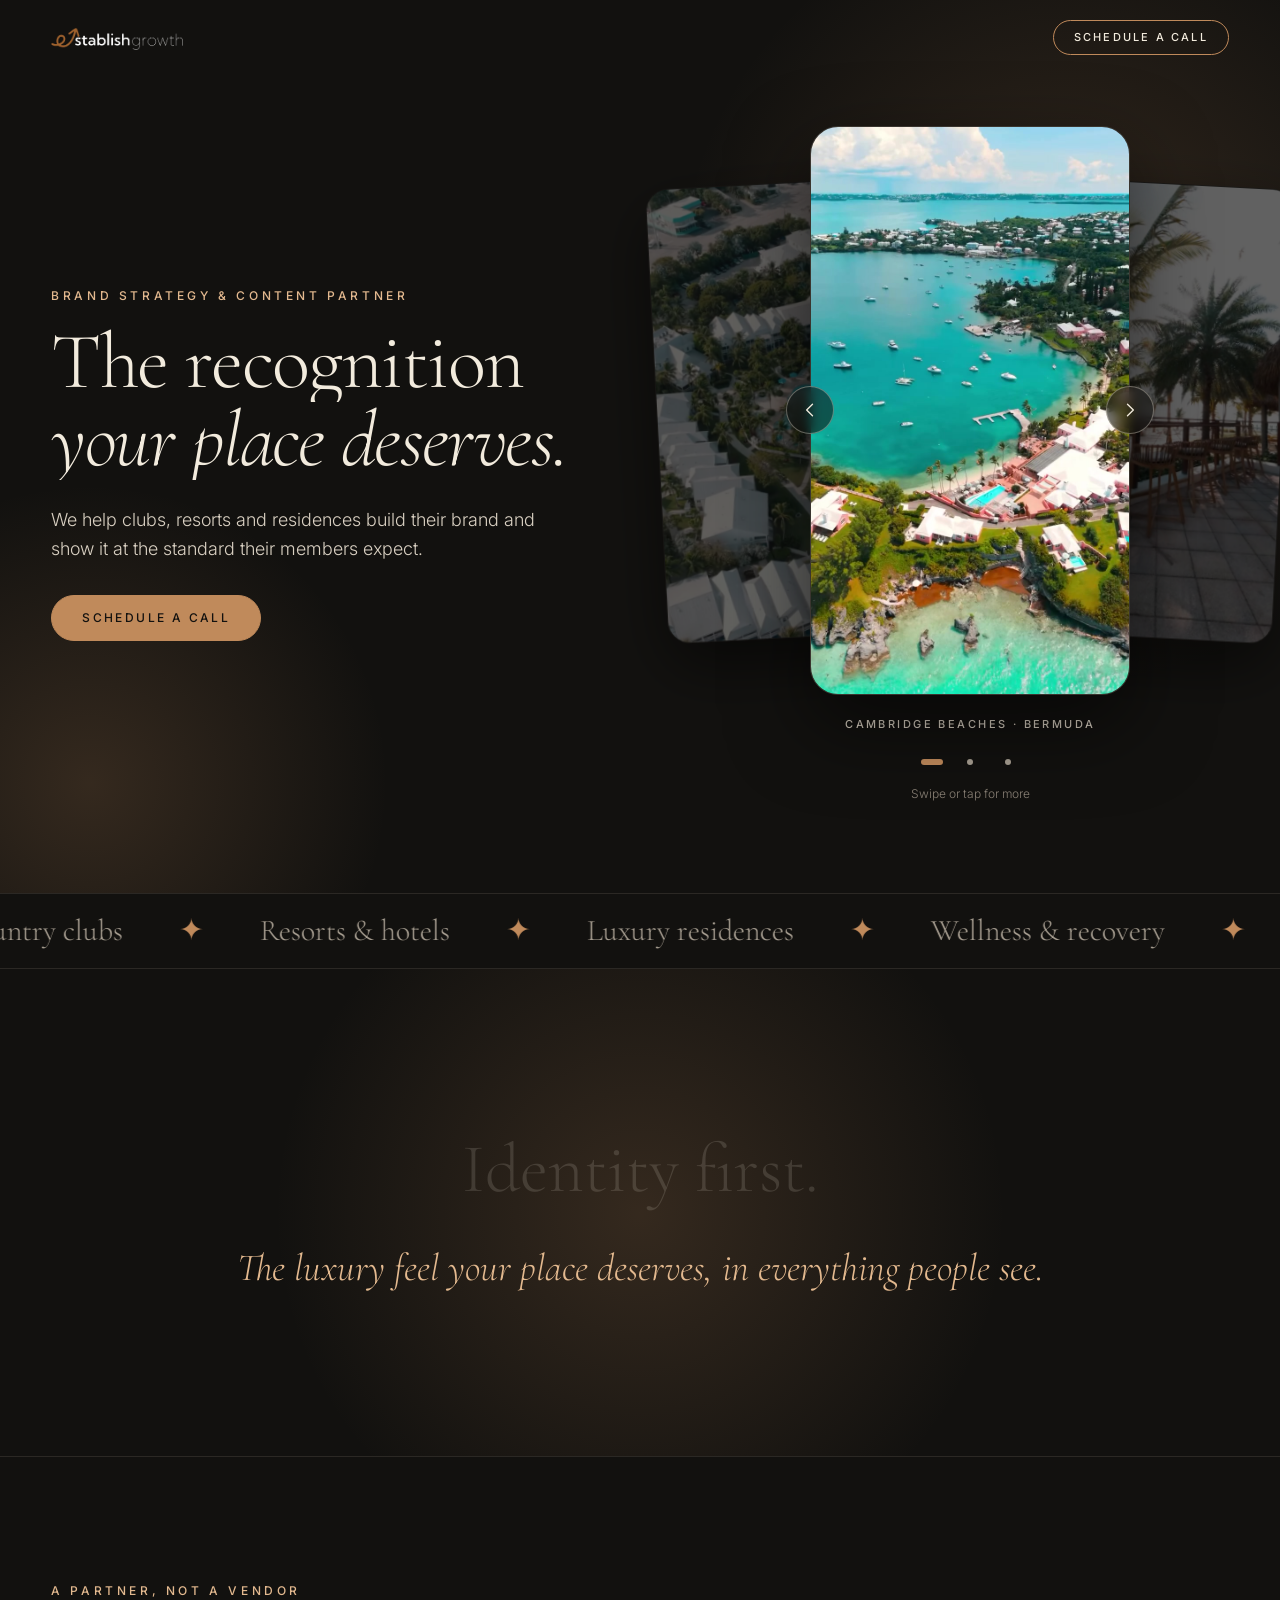
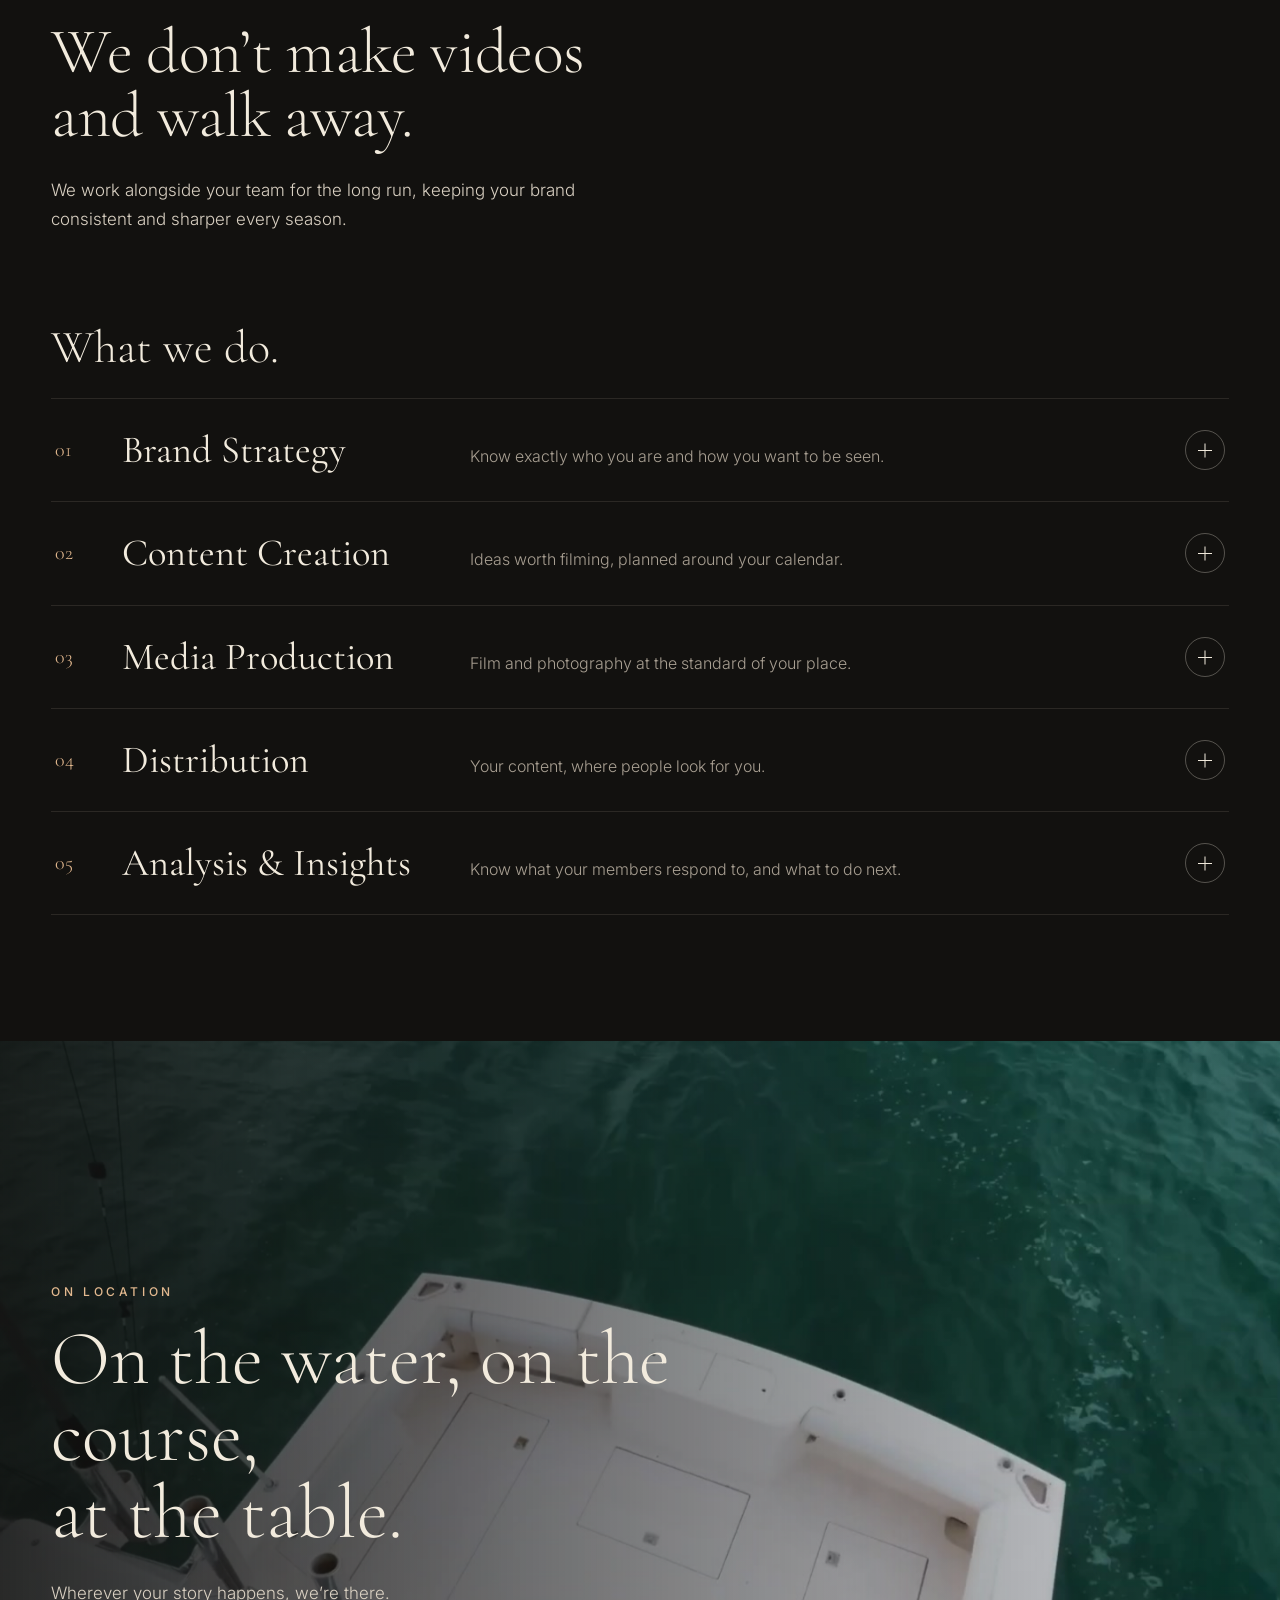
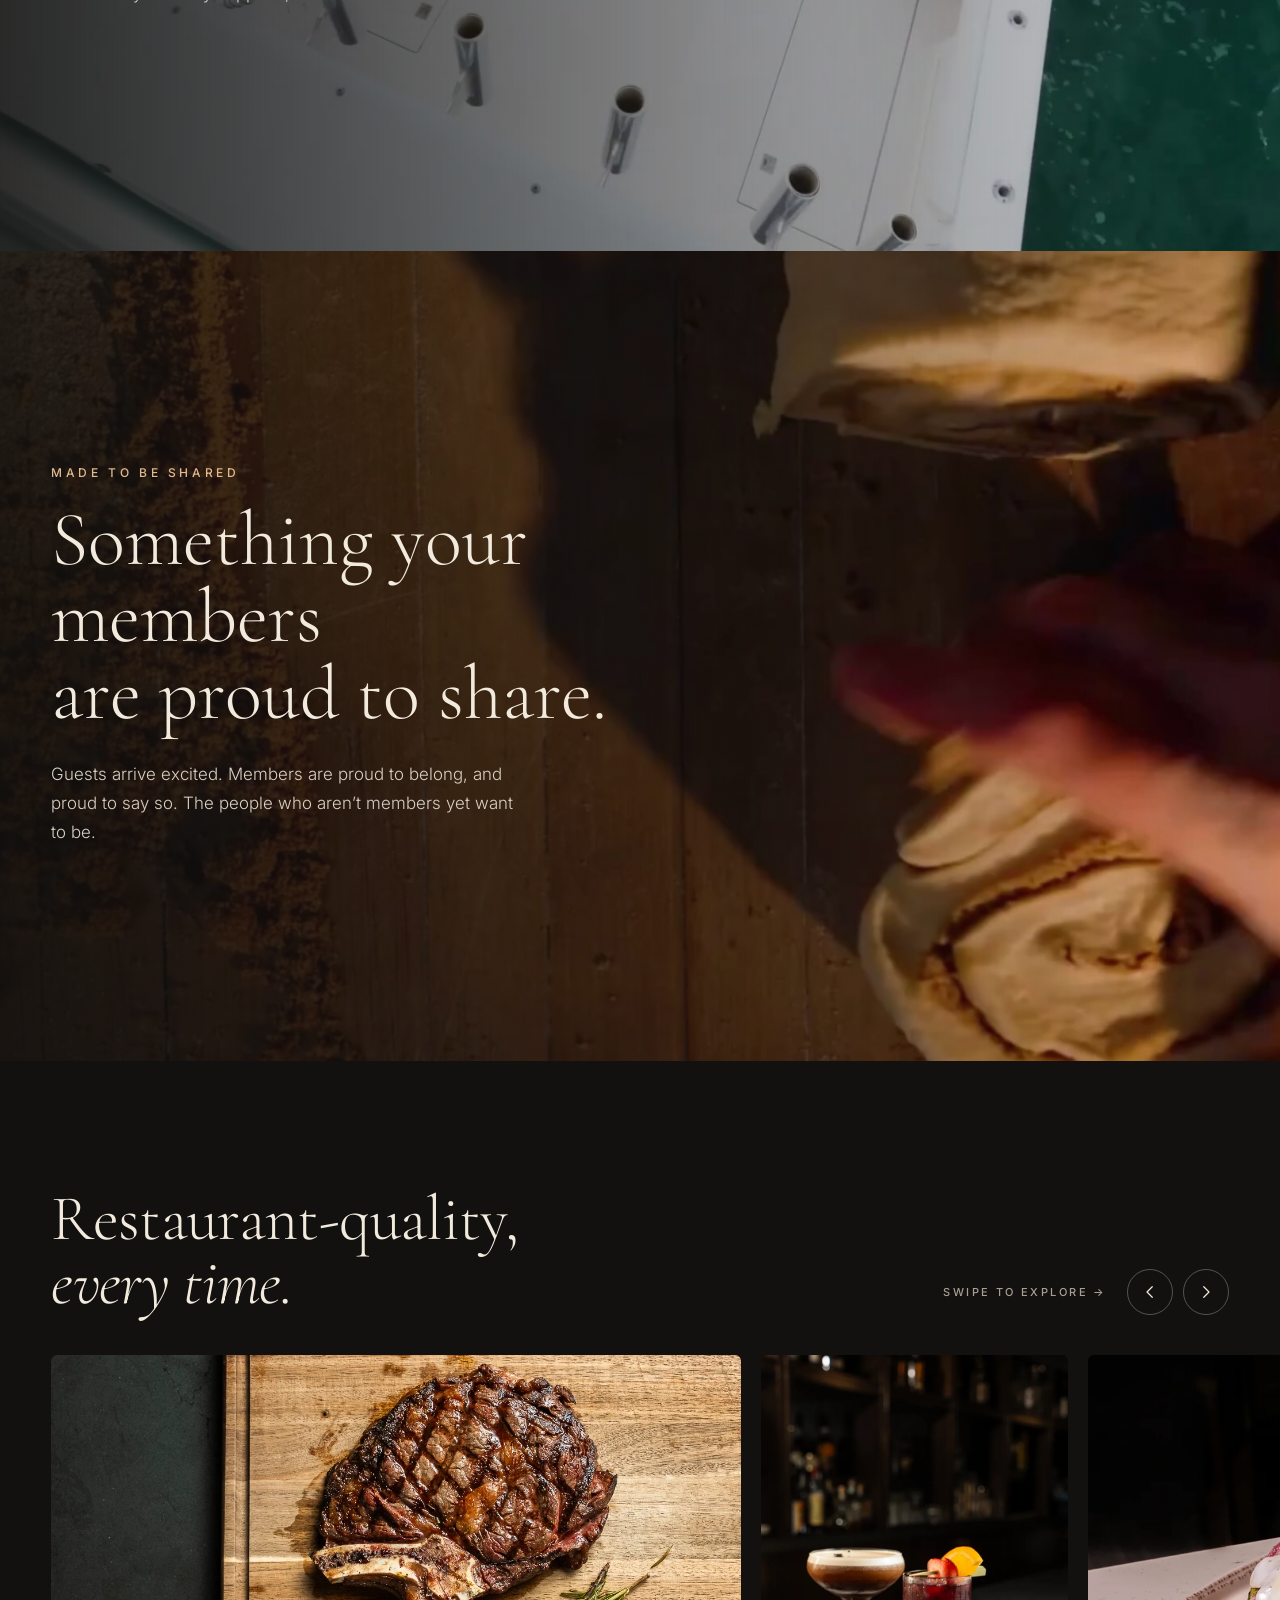
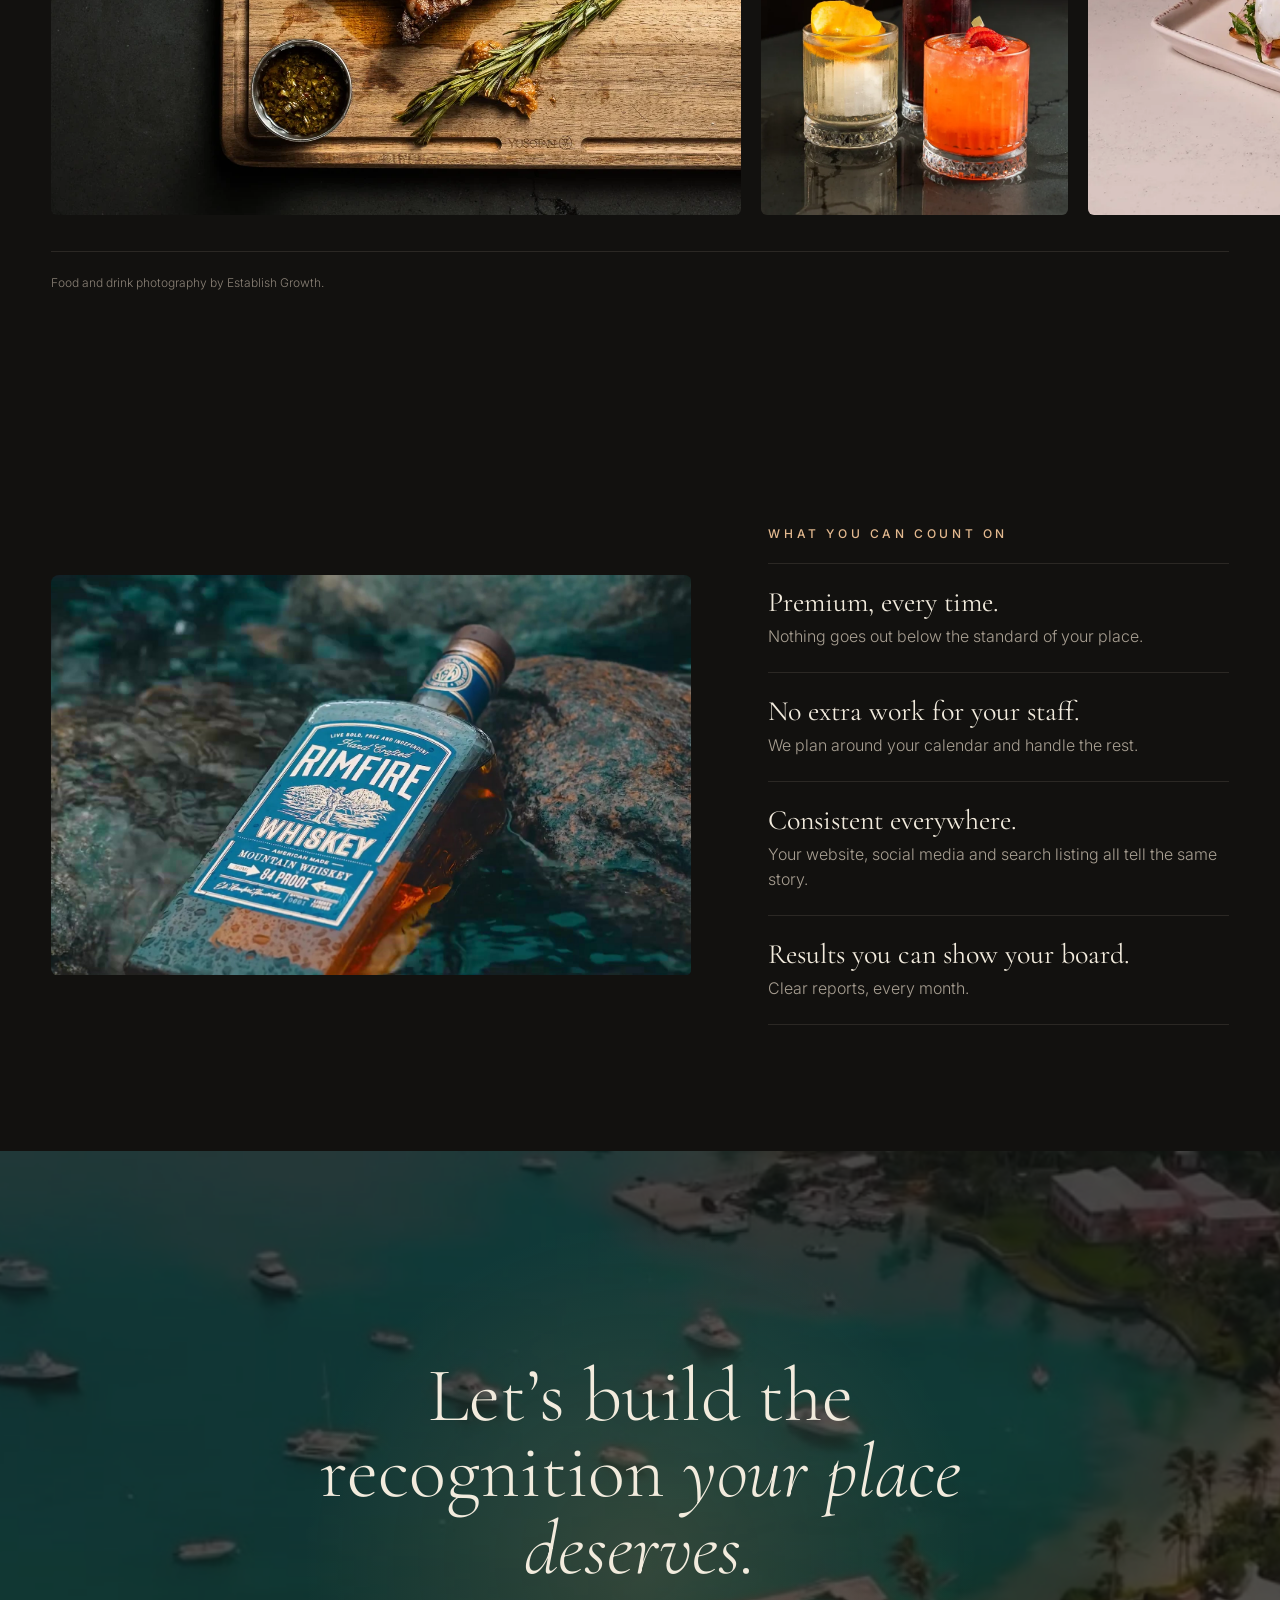
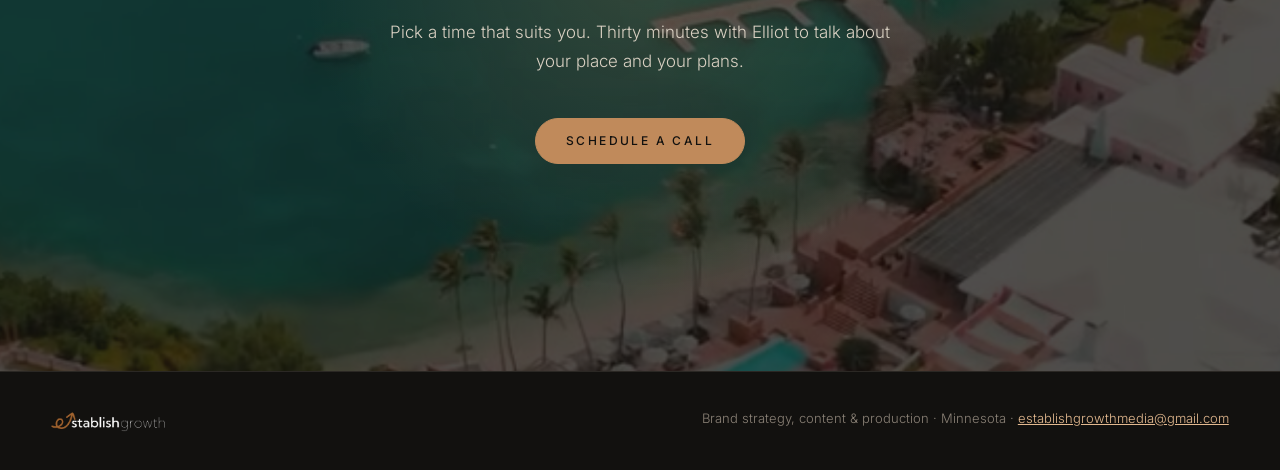
==== premium/index.html @ d9f2801e "Add premium lifestyle page at /premium Co-Authored-By: Claude Opus 5.5 <noreply@anthropic.com> Claud" ====
<!DOCTYPE html>
<html lang="en">
<head>
<meta charset="utf-8">
<meta name="viewport" content="width=device-width, initial-scale=1">
<title>Establish Growth — Brand strategy &amp; content for lifestyle brands</title>
<link rel="canonical" href="https://establishgrowth.com/premium/">
<meta property="og:title" content="Establish Growth — Brand strategy &amp; content for lifestyle brands">
<meta property="og:image" content="https://establishgrowth.com/premium/assets/hero-cabo.jpg">
<meta name="description" content="Premium video and photography for country clubs, resorts, luxury residences and wellness. Content built on who you are.">
<link rel="preconnect" href="https://fonts.googleapis.com">
<link rel="preconnect" href="https://fonts.gstatic.com" crossorigin>
<link rel="stylesheet" href="https://fonts.googleapis.com/css2?family=Cormorant+Garamond:ital,wght@0,300;0,400;1,300&family=Inter:wght@300;400;500&display=swap">
<style>
:root{--ink:#12110F;--ink2:#1C1A17;--line:#2B2824;--cream:#F2EBDD;--soft:#D9D0C2;--mute:#A89F92;--copper:#C08A5B;--gold:#E3B98F;
  --serif:'Cormorant Garamond',Georgia,serif;--sans:Inter,Arial,sans-serif;--pad:clamp(20px,4vw,56px)}
*{box-sizing:border-box}
[hidden]{display:none !important}
html,body{margin:0;background:var(--ink);color:var(--cream);font-family:var(--sans);-webkit-font-smoothing:antialiased}
html,body{overflow-x:hidden}
@supports (overflow:clip){html,body{overflow-x:clip}}
a{color:var(--gold)}
img,video{display:block}
.wrap{max-width:1280px;margin:0 auto;padding:0 var(--pad)}
.eyebrow{margin:0 0 20px;font:500 12px/1.4 var(--sans);letter-spacing:.3em;text-transform:uppercase;color:var(--gold)}
.h2{margin:0;font:300 clamp(40px,5vw,72px)/1 var(--serif);letter-spacing:-.01em}
.body{font:300 17px/1.7 var(--sans);color:var(--soft)}
.btn{display:inline-block;padding:16px 30px;border:1px solid var(--copper);border-radius:999px;color:var(--cream);text-decoration:none;font:500 12px/1 var(--sans);letter-spacing:.2em;text-transform:uppercase;transition:background .4s,color .4s,border-color .4s,transform .4s}
.btn:hover{background:var(--copper);color:var(--ink);transform:translateY(-2px)}
.btn.solid{background:var(--copper);color:var(--ink)}
.btn.solid:hover{background:var(--cream);border-color:var(--cream)}

/* header */
header{position:fixed;inset:0 0 auto 0;z-index:50;display:flex;justify-content:space-between;align-items:center;padding:20px var(--pad);transition:background .5s,padding .5s,backdrop-filter .5s}
header.solid{background:rgba(18,17,15,.82);backdrop-filter:blur(12px);-webkit-backdrop-filter:blur(12px);padding:14px var(--pad)}
.brand{color:var(--cream);text-decoration:none;font:500 12px/1 var(--sans);letter-spacing:.32em;text-transform:uppercase}
header .btn{padding:11px 20px;font-size:11px;white-space:nowrap}
header .btn .sm{display:none}
@media (max-width:560px){header .btn .lg{display:none}header .btn .sm{display:inline}}

/* hero */
.hero{position:relative;overflow:hidden;padding:clamp(110px,14vh,150px) 0 clamp(70px,10vh,110px)}
.herogrid{position:relative;z-index:2;display:flex;flex-wrap:wrap;align-items:center;gap:clamp(40px,5vw,80px)}
.herotext{flex:1 1 520px}
.heroreels{flex:1 1 440px;min-width:0}
.hero h1{margin:0;font:300 clamp(48px,6.2vw,92px)/.98 var(--serif);letter-spacing:-.02em}
.hero p.lead{margin:26px 0 32px;max-width:520px;font:300 18px/1.6 var(--sans);color:var(--soft)}
.line{display:block;overflow:hidden}
.line > span{display:block;transform:translateY(105%);transition:transform 1.3s cubic-bezier(.2,.7,.2,1)}
.hero.go .line > span{transform:none}
.hero .fade{opacity:0;transform:translateY(20px);transition:opacity 1.2s ease,transform 1.2s ease}
.hero.go .fade{opacity:1;transform:none}
@media (max-width:900px){.herogrid{flex-direction:column;align-items:stretch;gap:36px}.herotext{flex:none}.heroreels{flex:none}.hero .cta{display:none}}
.scrollcue-unused{position:absolute;right:var(--pad);bottom:clamp(64px,10vh,110px);z-index:2;font:500 10px/1 var(--sans);letter-spacing:.3em;text-transform:uppercase;color:var(--mute);writing-mode:vertical-rl}
.scrollcue::after{content:"";display:block;width:1px;height:60px;margin:14px auto 0;background:linear-gradient(var(--gold),transparent);animation:cue 2.4s ease-in-out infinite}
@keyframes cue{0%{transform:scaleY(0);transform-origin:top}50%{transform:scaleY(1);transform-origin:top}51%{transform-origin:bottom}100%{transform:scaleY(0);transform-origin:bottom}}

/* marquee */
.marquee{border-top:1px solid var(--line);border-bottom:1px solid var(--line);overflow:hidden;padding:22px 0}
.marquee .track{display:flex;width:max-content;gap:56px;font:300 30px/1 var(--serif);color:var(--mute);white-space:nowrap;will-change:transform}
.marquee i{font-style:normal;color:var(--copper)}

/* reveal */
.rv{opacity:0;transform:translateY(48px);transition:opacity 1.2s cubic-bezier(.2,.7,.2,1),transform 1.2s cubic-bezier(.2,.7,.2,1)}
.rv.in{opacity:1;transform:none}
.rv.d1{transition-delay:.12s}.rv.d2{transition-delay:.24s}.rv.d3{transition-delay:.36s}

/* statement */
.statement{position:relative;overflow:hidden;padding:clamp(120px,18vh,200px) var(--pad);text-align:center}
.statement .big{position:relative;margin:0 auto;max-width:1100px;font:300 clamp(36px,5.4vw,74px)/1.12 var(--serif)}
.statement .big span{opacity:.14;transition:opacity .25s linear}
.statement .sub{position:relative;margin:36px 0 0;font:300 italic clamp(26px,3vw,40px)/1.3 var(--serif);color:var(--gold)}
.glow{position:absolute;border-radius:50%;pointer-events:none;background:radial-gradient(circle,rgba(192,138,91,.2) 0%,rgba(192,138,91,0) 68%);animation:glow 18s ease-in-out infinite alternate}
@keyframes glow{from{transform:translate(-60px,30px) scale(.9);opacity:.7}to{transform:translate(60px,-40px) scale(1.12);opacity:1}}
.dust{position:absolute;bottom:-10px;border-radius:50%;background:var(--gold);opacity:0;animation:dust linear infinite}
@keyframes dust{0%{transform:translateY(0);opacity:0}15%{opacity:.6}80%{opacity:.35}100%{transform:translateY(-640px);opacity:0}}

/* reels */
.reels{position:relative;padding:40px 0 clamp(120px,16vh,180px)}
.reels .head{display:flex;flex-wrap:wrap;justify-content:space-between;align-items:flex-end;gap:24px;margin-bottom:72px}
.reels .head p{margin:0;max-width:380px;font:300 16px/1.7 var(--sans);color:var(--mute)}
.reelgrid{display:grid;grid-template-columns:repeat(3,minmax(0,1fr));gap:clamp(14px,3vw,40px);align-items:start}
.reel{margin:0;will-change:transform,opacity}
.phone{border-radius:28px;overflow:hidden;border:1px solid #3A352F;aspect-ratio:9/16;background:var(--ink2);box-shadow:0 30px 80px rgba(0,0,0,.45)}
.phone video{width:100%;height:100%;object-fit:cover}
.reel figcaption{margin-top:16px;font:500 11px/1.4 var(--sans);letter-spacing:.22em;text-transform:uppercase;color:var(--mute)}
@media (max-width:760px){.reelgrid{grid-template-columns:1fr;max-width:340px;margin:0 auto;gap:56px}}

/* reel carousel */
.cf{position:relative;height:calc(min(320px,66vw) * 16 / 9);max-width:640px;margin:0 auto;touch-action:pan-y;user-select:none;-webkit-user-select:none}
.cf-item{position:absolute;top:0;left:50%;width:min(320px,66vw);margin:0;cursor:pointer;transition:transform .8s cubic-bezier(.2,.7,.2,1),filter .8s ease,opacity .8s ease;will-change:transform}
.cf-item .phone{box-shadow:0 30px 80px rgba(0,0,0,.55)}
.cf-item.is-active{transform:translateX(-50%) scale(1);z-index:3;filter:none;cursor:default}
.cf-item.is-prev{transform:translateX(calc(-50% - 58%)) scale(.8) rotate(-3deg);z-index:2;filter:brightness(.38) saturate(.7)}
.cf-item.is-next{transform:translateX(calc(-50% + 58%)) scale(.8) rotate(3deg);z-index:2;filter:brightness(.38) saturate(.7)}
.cf-item.is-prev:hover,.cf-item.is-next:hover{filter:brightness(.55) saturate(.8)}
@media (max-width:760px){.cf-item.is-prev{transform:translateX(calc(-50% - 40%)) scale(.78) rotate(-3deg)}.cf-item.is-next{transform:translateX(calc(-50% + 40%)) scale(.78) rotate(3deg)}}
.cf-nav{position:absolute;top:50%;z-index:4;width:48px;height:48px;margin-top:-24px;border-radius:50%;border:1px solid rgba(242,235,221,.35);background:rgba(18,17,15,.55);backdrop-filter:blur(6px);-webkit-backdrop-filter:blur(6px);color:var(--cream);cursor:pointer;display:flex;align-items:center;justify-content:center;transition:background .3s,border-color .3s}
.cf-nav:hover{background:var(--copper);border-color:var(--copper)}
.cf-nav svg{width:20px;height:20px;fill:none;stroke:currentColor;stroke-width:1.6;stroke-linecap:round;stroke-linejoin:round}
.cf-nav.prev{left:calc(50% - min(320px,66vw)/2 - 24px)}
.cf-nav.next{right:calc(50% - min(320px,66vw)/2 - 24px)}
@media (max-width:760px){.cf-nav{display:none}}
.cf-foot{text-align:center;margin-top:22px}
.cf-cap{margin:0;font:500 11px/1.4 var(--sans);letter-spacing:.22em;text-transform:uppercase;color:var(--soft)}
.cf-dots{display:flex;justify-content:center;gap:10px;margin-top:16px}
.cf-dots button{width:28px;height:28px;padding:0;border:0;background:none;cursor:pointer;position:relative}
.cf-dots button::after{content:"";position:absolute;left:50%;top:50%;width:6px;height:6px;margin:-3px;border-radius:50%;background:var(--mute);transition:width .4s,background .4s,margin .4s;border-radius:3px}
.cf-dots button[aria-current="true"]::after{width:22px;margin-left:-11px;background:var(--copper)}
.cf-hint{margin:10px 0 0;font:300 12px/1.4 var(--sans);color:#8A8176}
/* partnership */
.partner{border-top:1px solid var(--line)}
.partner .wrap{padding-top:clamp(110px,14vh,160px);padding-bottom:clamp(110px,14vh,160px)}
.pgrid{display:grid;grid-template-columns:repeat(auto-fit,minmax(260px,1fr));gap:24px;margin-top:64px}
.pcard{background:var(--ink2);border:1px solid var(--line);border-radius:10px;padding:36px 32px;transition:border-color .4s,transform .4s}
.pcard:hover{border-color:var(--copper);transform:translateY(-4px)}
.pcard .n{margin:0 0 22px;font:300 22px/1 var(--serif);color:var(--gold)}
.pcard h3{margin:0 0 12px;font:400 32px/1.1 var(--serif)}
.pcard p{margin:0;font:300 16px/1.7 var(--sans);color:var(--mute)}
.feel{background:var(--ink2);border-top:1px solid var(--line);border-bottom:1px solid var(--line)}
.feel .wrap{padding-top:clamp(110px,14vh,160px);padding-bottom:clamp(110px,14vh,160px)}
.fgrid{display:grid;grid-template-columns:repeat(auto-fit,minmax(220px,1fr));gap:0;margin-top:72px;border-top:1px solid var(--line)}
.fitem{padding:36px 28px 8px;border-left:1px solid var(--line)}
.fitem:first-child{border-left:0}
.fitem h3{margin:0 0 10px;font:400 italic 36px/1.1 var(--serif);color:var(--gold)}
.fitem p{margin:0;font:300 17px/1.6 var(--sans);color:var(--soft)}
@media (max-width:760px){.fitem{border-left:0;border-bottom:1px solid var(--line);padding:28px 0}}
/* services accordion */
.svcwrap{margin-top:clamp(70px,10vh,110px)}
.svchead{margin:0 0 28px;font:300 clamp(34px,3.6vw,52px)/1 var(--serif)}
.svclist{border-top:1px solid var(--line)}
.svc{border-bottom:1px solid var(--line)}
.svc summary{list-style:none;display:flex;align-items:center;gap:clamp(16px,3vw,40px);padding:30px 4px;cursor:pointer}
.svc summary::-webkit-details-marker{display:none}
.svc .n{font:300 20px/1 var(--serif);color:var(--gold);min-width:28px}
.svc .t{flex:1;display:flex;flex-wrap:wrap;align-items:baseline;gap:6px 28px}
.svc .t b{font:400 clamp(28px,3vw,40px)/1.1 var(--serif);min-width:min(320px,100%)}
.svc .t span{font:300 16px/1.6 var(--sans);color:var(--mute)}
.svc .plus{position:relative;flex:none;width:40px;height:40px;border-radius:50%;border:1px solid rgba(242,235,221,.3);transition:background .3s,border-color .3s,transform .4s}
.svc .plus::before,.svc .plus::after{content:"";position:absolute;left:50%;top:50%;width:14px;height:1px;margin-left:-7px;background:var(--cream);transition:transform .4s}
.svc .plus::after{transform:rotate(90deg)}
.svc[open] .plus{background:var(--copper);border-color:var(--copper);transform:rotate(180deg)}
.svc[open] .plus::after{transform:rotate(0)}
.svc summary:hover .plus{border-color:var(--copper)}
.svc ul{margin:0;padding:0 4px 34px calc(28px + clamp(16px,3vw,40px));list-style:none;display:grid;grid-template-columns:repeat(auto-fit,minmax(260px,1fr));gap:12px 40px;animation:svcIn .5s ease both}
.svc li{font:300 16px/1.6 var(--sans);color:var(--soft);padding-left:18px;position:relative}
.svc li::before{content:"";position:absolute;left:0;top:.7em;width:6px;height:1px;background:var(--copper)}
.svc li b{font-weight:500;color:var(--cream)}
@keyframes svcIn{from{opacity:0;transform:translateY(-6px)}}
@media (max-width:640px){.svc ul{padding-left:4px}}
/* count on */
.count{display:flex;flex-direction:column}
.count > div{padding:22px 0;border-top:1px solid var(--line)}
.count > div:last-child{border-bottom:1px solid var(--line)}
.count h3{margin:0 0 6px;font:400 28px/1.15 var(--serif)}
.count p{margin:0;font:300 16px/1.6 var(--sans);color:var(--mute)}
/* booking */
.bk{position:fixed;inset:0;z-index:100;background:rgba(10,9,8,.72);backdrop-filter:blur(10px);-webkit-backdrop-filter:blur(10px);display:flex;align-items:center;justify-content:center;padding:20px;opacity:0;transition:opacity .35s}
.bk.open{opacity:1}
.bk[hidden]{display:none}
.bk-panel{position:relative;width:min(760px,100%);max-height:calc(100vh - 40px);max-height:calc(100svh - 40px);overflow:auto;background:var(--ink2);border:1px solid #3A352F;border-radius:16px;padding:clamp(26px,4vw,48px);box-shadow:0 40px 120px rgba(0,0,0,.6);transform:translateY(16px);transition:transform .45s cubic-bezier(.2,.7,.2,1)}
.bk.open .bk-panel{transform:none}
.bk-x{position:absolute;top:16px;right:16px;width:44px;height:44px;border-radius:50%;border:1px solid rgba(242,235,221,.25);background:none;color:var(--cream);font:300 24px/1 var(--sans);cursor:pointer}
.bk-x:hover{border-color:var(--copper)}
.bk h2{margin:0;font:300 clamp(32px,4vw,48px)/1.05 var(--serif)}
.bk-meta{margin:12px 0 0;font:300 15px/1.6 var(--sans);color:var(--mute)}
.bk-lbl{margin:32px 0 14px;font:500 11px/1.4 var(--sans);letter-spacing:.22em;text-transform:uppercase;color:var(--gold);display:flex;justify-content:space-between;gap:12px}
.bk-lbl span{color:var(--mute);letter-spacing:.1em}
.bk-days{display:flex;gap:10px;overflow-x:auto;padding-bottom:6px;scrollbar-width:thin}
.bk-day{flex:0 0 auto;width:74px;padding:12px 0;border-radius:10px;border:1px solid var(--line);background:none;color:var(--cream);cursor:pointer;text-align:center;font-family:var(--sans);transition:border-color .25s,background .25s}
.bk-day small{display:block;font:500 10px/1 var(--sans);letter-spacing:.16em;text-transform:uppercase;color:var(--mute)}
.bk-day b{display:block;font:300 28px/1.1 var(--serif);margin:6px 0 2px}
.bk-day:hover{border-color:var(--copper)}
.bk-day[aria-pressed="true"]{background:var(--copper);border-color:var(--copper);color:var(--ink)}
.bk-day[aria-pressed="true"] small{color:var(--ink)}
.bk-slots{display:grid;grid-template-columns:repeat(auto-fill,minmax(104px,1fr));gap:10px}
.bk-slot{padding:13px 0;border-radius:999px;border:1px solid var(--line);background:none;color:var(--cream);font:400 14px/1 var(--sans);cursor:pointer;transition:border-color .25s,background .25s}
.bk-slot:hover{border-color:var(--copper)}
.bk-slot[aria-pressed="true"]{background:var(--cream);color:var(--ink);border-color:var(--cream)}
.bk-form{margin-top:30px;display:grid;grid-template-columns:1fr 1fr;gap:14px}
.bk-form .full{grid-column:1/-1}
.bk-form label{display:block;font:500 11px/1.4 var(--sans);letter-spacing:.16em;text-transform:uppercase;color:var(--mute);margin-bottom:6px}
.bk-form input,.bk-form select,.bk-form textarea{width:100%;padding:14px 16px;border-radius:10px;border:1px solid var(--line);background:var(--ink);color:var(--cream);font:300 16px/1.4 var(--sans)}
.bk-form input:focus,.bk-form select:focus,.bk-form textarea:focus{outline:none;border-color:var(--copper)}
.bk-form textarea{min-height:90px;resize:vertical}
.bk-chosen{grid-column:1/-1;display:flex;justify-content:space-between;align-items:center;gap:12px;padding:16px 18px;border-radius:10px;background:rgba(192,138,91,.12);border:1px solid rgba(192,138,91,.4);font:400 15px/1.4 var(--sans)}
.bk-chosen button{background:none;border:0;color:var(--gold);font:500 12px/1 var(--sans);letter-spacing:.14em;text-transform:uppercase;cursor:pointer}
.bk-hp{position:absolute;left:-9999px;width:1px;height:1px;overflow:hidden}
.bk-msg{margin:16px 0 0;font:300 14px/1.5 var(--sans);color:var(--gold)}
.bk-empty{font:300 15px/1.6 var(--sans);color:var(--mute)}
.bk-done{text-align:center;padding:30px 0 10px}
.bk-done .tick{width:64px;height:64px;margin:0 auto 22px;border-radius:50%;background:var(--copper);display:flex;align-items:center;justify-content:center}
.bk-done .tick svg{width:28px;height:28px;fill:none;stroke:var(--ink);stroke-width:2;stroke-linecap:round;stroke-linejoin:round}
.bk-done p{margin:14px auto 0;max-width:460px;font:300 16px/1.6 var(--sans);color:var(--soft)}
@media (max-width:560px){.bk{padding:0;align-items:flex-end}.bk-panel{border-radius:16px 16px 0 0;max-height:94vh;max-height:94svh}.bk-form{grid-template-columns:1fr}}
/* identity */
.identity{background:var(--cream);color:#1E1B17}
.identity .wrap{display:flex;flex-wrap:wrap;gap:64px;padding-top:clamp(110px,16vh,170px);padding-bottom:clamp(110px,16vh,170px)}
.identity .eyebrow{color:#8E5A31}
.identity .body{color:#4A423A}
.identity .col1{flex:1 1 320px}
.identity .col2{flex:1 1 480px}
.beat{display:flex;gap:28px;align-items:baseline;padding:32px 0;border-top:1px solid #CDBFAC}
.beat:last-child{border-bottom:1px solid #CDBFAC}
.beat .n{font:300 22px/1 var(--serif);color:#8E5A31}
.beat h3{margin:0;font:400 clamp(32px,3.4vw,44px)/1.1 var(--serif)}
.beat p{margin:8px 0 0;font:300 16px/1.6 var(--sans);color:#4A423A}

/* full-bleed */
.bleed{position:relative;height:min(90vh,820px);min-height:520px;overflow:hidden;display:flex;align-items:center}
.bleed .media{position:absolute;inset:0;will-change:transform}
.bleed video,.bleed img{width:100%;height:100%;object-fit:cover}
.bleed::after{content:"";position:absolute;inset:0;background:linear-gradient(90deg,rgba(18,17,15,.88) 0%,rgba(18,17,15,.45) 55%,rgba(18,17,15,.1) 100%)}
.bleed .wrap{position:relative;z-index:2;width:100%}
.bleed h2{margin:0;font:300 clamp(44px,6vw,92px)/1 var(--serif);max-width:720px}

/* gallery: free swipe row */
.gal{position:relative;padding:clamp(110px,14vh,160px) 0 clamp(90px,12vh,140px)}
.gal .head{display:flex;flex-wrap:wrap;justify-content:space-between;align-items:flex-end;gap:16px;margin-bottom:40px}
.gal .hint{margin:0;font:500 11px/1.4 var(--sans);letter-spacing:.22em;text-transform:uppercase;color:var(--mute)}
.gal-ctrls{display:flex;gap:10px}
.gal-ctrls button{width:46px;height:46px;border-radius:50%;border:1px solid rgba(242,235,221,.3);background:none;color:var(--cream);cursor:pointer;display:flex;align-items:center;justify-content:center;transition:background .3s,border-color .3s}
.gal-ctrls button:hover{background:var(--copper);border-color:var(--copper)}
.gal-ctrls svg{width:18px;height:18px;fill:none;stroke:currentColor;stroke-width:1.6;stroke-linecap:round;stroke-linejoin:round}
.gal .rail{display:flex;gap:20px;overflow-x:auto;padding:0 var(--pad) 8px;scroll-snap-type:x proximity;scroll-padding:0 var(--pad);-webkit-overflow-scrolling:touch;scrollbar-width:none;cursor:grab}
.gal .rail::-webkit-scrollbar{display:none}
.gal .rail.drag{cursor:grabbing;scroll-snap-type:none}
.gal figure{margin:0;flex:0 0 auto;scroll-snap-align:start}
.gal img{height:min(56vh,460px);width:auto;border-radius:6px;object-fit:cover;pointer-events:none;-webkit-user-drag:none}
.gal .credit{margin:22px 0 0;font:300 12px/1.5 var(--sans);color:#8A8176}
.progress{height:1px;background:var(--line);margin-top:28px;position:relative}
.progress i{position:absolute;inset:0 auto 0 0;width:0;background:var(--copper);transition:width .2s}
@media (max-width:760px){.gal-ctrls{display:none}.gal img{height:min(52vh,420px)}}
/* pride */
.pride .wrap{display:flex;flex-wrap:wrap;align-items:center;gap:clamp(32px,6vw,96px);padding-top:clamp(110px,14vh,160px);padding-bottom:clamp(110px,14vh,170px)}
.pride .vid{flex:1 1 520px;border-radius:8px;overflow:hidden;aspect-ratio:16/10;background:var(--ink2)}
.pride .vid video{width:100%;height:100%;object-fit:cover}
.pride .txt{flex:1 1 340px}
.pride h2{margin:0;font:300 clamp(40px,4.6vw,66px)/1.02 var(--serif)}

/* steps */
.steps{border-top:1px solid var(--line)}
.steps .wrap{padding-top:clamp(110px,14vh,150px);padding-bottom:clamp(110px,14vh,150px)}
.stepgrid{display:grid;grid-template-columns:repeat(auto-fit,minmax(240px,1fr));gap:40px;margin-top:64px}
.step{border-top:1px solid var(--copper);padding-top:28px}
.step .n{margin:0 0 18px;font:300 22px/1 var(--serif);color:var(--gold)}
.step h3{margin:0 0 12px;font:400 32px/1.1 var(--serif)}
.step p{margin:0;font:300 16px/1.7 var(--sans);color:var(--mute)}

/* closing */
.close{position:relative;min-height:min(92vh,820px);overflow:hidden;display:flex;align-items:center;justify-content:center;text-align:center}
.close .media{position:absolute;inset:0;will-change:transform}
.close .media img{width:100%;height:100%;object-fit:cover}
.close::before{content:"";position:absolute;inset:0;background:rgba(18,17,15,.74);z-index:1}
.close .inner{position:relative;z-index:2;max-width:880px;padding:120px var(--pad)}
.close h2{margin:0;font:300 clamp(44px,6vw,96px)/1 var(--serif)}
.close p{margin:30px auto 42px;max-width:520px}

footer{border-top:1px solid var(--line);padding:36px var(--pad);display:flex;flex-wrap:wrap;justify-content:space-between;gap:16px;font:300 13px/1.6 var(--sans);color:#8A8176}

/* static fallback (embedded viewers that don't scroll the page) */

html.static .statement .big span{opacity:1 !important}
/* reduced motion */
@media (prefers-reduced-motion: reduce){
  .rv,.line > span,.hero .fade{opacity:1 !important;transform:none !important;transition:none !important}
  
  .glow,.dust,.scrollcue::after{animation:none !important}
  .dust{display:none}
  .statement .big span{opacity:1 !important}
}
</style>
</head>
<body>

<header id="hdr">
  <a class="brand" href="https://establishgrowth.com" aria-label="Establish Growth"><img src="assets/logo.webp" alt="Establish Growth" width="640" height="146" style="height:30px;width:auto"></a>
  <a class="btn" href="#book" data-book><span class="lg">Schedule a call</span><span class="sm">Book a call</span></a>
</header>

<main>
  <!-- HERO -->
  <section class="hero" id="hero">
    <div class="glow" style="width:820px;height:820px;right:-200px;top:-120px"></div>
    <div class="glow" style="width:620px;height:620px;left:-220px;bottom:-200px;animation-duration:24s;animation-direction:alternate-reverse"></div>
    <div class="wrap herogrid">
      <div class="herotext">
        <p class="eyebrow fade" style="transition-delay:.1s">Brand strategy &amp; content partner</p>
        <h1><span class="line"><span>The recognition</span></span><span class="line"><span style="transition-delay:.15s"><i style="font-weight:300">your place deserves.</i></span></span></h1>
        <p class="lead fade" style="transition-delay:.55s">We help clubs, resorts and residences build their brand and show it at the standard their members expect.</p>
        <div class="fade cta" style="transition-delay:.75s"><a class="btn solid" href="#book" data-book>Schedule a call</a></div>
      </div>
      <div class="heroreels fade" style="transition-delay:.4s">
      <div class="cf" id="cf" role="region" aria-roledescription="carousel" aria-label="Featured reels">
        <figure class="cf-item" data-cap="Cambridge Beaches · Bermuda"><div class="phone"><video muted loop playsinline preload="none" poster="assets/reel-bermuda.jpg" data-src="assets/reel-bermuda-q.mp4" aria-label="Cambridge Beaches, Bermuda"></video></div></figure>
        <figure class="cf-item" data-cap="Islander Resort · Florida Keys"><div class="phone"><video muted loop playsinline preload="none" poster="assets/reel-islander.jpg" data-src="assets/reel-islander-q.mp4" aria-label="Islander Resort, Florida Keys"></video></div></figure>
        <figure class="cf-item" data-cap="Beachfront · Florida Keys"><div class="phone"><video muted loop playsinline preload="none" poster="assets/reel-keys.jpg" data-src="assets/reel-keys-q.mp4" aria-label="Beachfront haven, Florida Keys"></video></div></figure>
        <button class="cf-nav prev" type="button" aria-label="Previous reel"><svg viewBox="0 0 24 24" aria-hidden="true"><path d="M15 5l-7 7 7 7"/></svg></button>
        <button class="cf-nav next" type="button" aria-label="Next reel"><svg viewBox="0 0 24 24" aria-hidden="true"><path d="M9 5l7 7-7 7"/></svg></button>
      </div>
      <div class="cf-foot">
        <p class="cf-cap" id="cfcap" aria-live="polite">Cambridge Beaches · Bermuda</p>
        <div class="cf-dots" id="cfdots"><button type="button" aria-label="Reel 1"></button><button type="button" aria-label="Reel 2"></button><button type="button" aria-label="Reel 3"></button></div>
        <p class="cf-hint">Swipe or tap for more</p>
      </div>
    </div>
      </div>
    </div>
  </section>

  <!-- MARQUEE -->
  <div class="marquee" aria-label="Who we work with: country clubs, resorts and hotels, luxury residences, wellness and recovery, restaurants and hospitality">
    <div class="track" id="marq" aria-hidden="true">
      <span>Country clubs</span><i>✦</i><span>Resorts &amp; hotels</span><i>✦</i><span>Luxury residences</span><i>✦</i><span>Wellness &amp; recovery</span><i>✦</i><span>Restaurants &amp; hospitality</span><i>✦</i>
      <span>Country clubs</span><i>✦</i><span>Resorts &amp; hotels</span><i>✦</i><span>Luxury residences</span><i>✦</i><span>Wellness &amp; recovery</span><i>✦</i><span>Restaurants &amp; hospitality</span><i>✦</i>
      <span>Country clubs</span><i>✦</i><span>Resorts &amp; hotels</span><i>✦</i><span>Luxury residences</span><i>✦</i><span>Wellness &amp; recovery</span><i>✦</i><span>Restaurants &amp; hospitality</span><i>✦</i>
    </div>
  </div>

  <!-- STATEMENT -->
  <section class="statement" id="statement">
    <div class="glow" style="width:760px;height:760px;left:50%;top:50%;margin:-380px 0 0 -380px"></div>
    <div id="dust" aria-hidden="true"></div>
    <p class="big" id="words">Identity first.</p>
    <p class="sub rv">The luxury feel your place deserves, in everything people see.</p>
  </section>

  <!-- PARTNERSHIP -->
  <section class="partner">
    <div class="wrap">
      <div class="rv" style="max-width:820px">
        <p class="eyebrow">A partner, not a vendor</p>
        <h2 class="h2">We don’t make videos<br>and walk away.</h2>
        <p class="body" style="margin:28px 0 0;max-width:600px">We work alongside your team for the long run, keeping your brand consistent and sharper every season.</p>
      </div>
      <div class="svcwrap">
        <h3 class="svchead rv">What we do.</h3>
        <div class="svclist">
        <details class="svc rv">
          <summary><span class="n">01</span><span class="t"><b>Brand Strategy</b><span>Know exactly who you are and how you want to be seen.</span></span><span class="plus" aria-hidden="true"></span></summary>
          <ul><li>A full review of your website, search results, social media and reviews</li><li>How your competitors present themselves</li><li>Interviews with owners, staff, members and guests</li><li>Your positioning, values, voice and story, written down</li><li><b>You receive:</b> a Brand Assessment, a Brand Strategy and an Implementation Plan</li></ul>
        </details>
        <details class="svc rv">
          <summary><span class="n">02</span><span class="t"><b>Content Creation</b><span>Ideas worth filming, planned around your calendar.</span></span><span class="plus" aria-hidden="true"></span></summary>
          <ul><li>Story concepts and seasonal campaigns</li><li>Interview questions, scripts and shot lists</li><li>A content calendar</li><li>Captions and copy in your voice</li></ul>
        </details>
        <details class="svc rv">
          <summary><span class="n">03</span><span class="t"><b>Media Production</b><span>Film and photography at the standard of your place.</span></span><span class="plus" aria-hidden="true"></span></summary>
          <ul><li>Brand films and reels</li><li>Food and drink, spaces and amenities</li><li>Events and weddings</li><li>Aerial footage</li><li>Member, guest and staff interviews</li><li>Full editing</li></ul>
        </details>
        <details class="svc rv">
          <summary><span class="n">04</span><span class="t"><b>Distribution</b><span>Your content, where people look for you.</span></span><span class="plus" aria-hidden="true"></span></summary>
          <ul><li>A plan for your website, social media, search listing and newsletters</li><li>Formats made for each platform</li><li>A posting schedule your team can keep, or we post it for you</li></ul>
        </details>
        <details class="svc rv">
          <summary><span class="n">05</span><span class="t"><b>Analysis &amp; Insights</b><span>Know what your members respond to, and what to do next.</span></span><span class="plus" aria-hidden="true"></span></summary>
          <ul><li>Monthly results: reach, engagement, shares</li><li>Perception reviews: we test different versions with real people to see what each one says</li><li>Member and guest feedback</li><li>A quarterly review that updates the plan</li></ul>
        </details>
        </div>
      </div>
    </div>
  </section>

  <!-- ON LOCATION -->
  <section class="bleed">
    <div class="media" data-zoom>
      <video muted loop playsinline preload="none" poster="assets/hero-cabo.jpg" data-autoplay data-d="assets/hero-cabo-q.mp4" data-m="assets/hero-cabo-q.mp4" aria-hidden="true"></video>
    </div>
    <div class="wrap rv">
      <p class="eyebrow">On location</p>
      <h2>On the water, on the course,<br>at the table.</h2>
      <p class="body" style="margin:28px 0 0;max-width:460px">Wherever your story happens, we’re there.</p>
    </div>
  </section>

  <!-- MADE TO BE SEEN -->
  <section class="bleed">
    <div class="media" data-zoom>
      <video muted loop playsinline preload="none" poster="assets/isles.jpg" data-autoplay data-d="assets/isles-q.mp4" data-m="assets/isles-q.mp4" aria-hidden="true"></video>
    </div>
    <div class="wrap rv">
      <p class="eyebrow">Made to be shared</p>
      <h2>Something your members<br>are proud to share.</h2>
      <p class="body" style="margin:28px 0 0;max-width:480px">Guests arrive excited. Members are proud to belong, and proud to say so. The people who aren’t members yet want to be.</p>
    </div>
  </section>

  <!-- PINNED HORIZONTAL GALLERY -->
  <section class="gal" id="gal">
    <div>
      <div class="wrap">
        <div class="head">
          <h2 class="h2">Restaurant-quality,<br><i>every time.</i></h2>
          <div style="display:flex;align-items:center;gap:20px"><p class="hint">Swipe to explore →</p><div class="gal-ctrls"><button type="button" id="galprev" aria-label="Previous photos"><svg viewBox="0 0 24 24" aria-hidden="true"><path d="M15 5l-7 7 7 7"/></svg></button><button type="button" id="galnext" aria-label="Next photos"><svg viewBox="0 0 24 24" aria-hidden="true"><path d="M9 5l7 7-7 7"/></svg></button></div></div>
        </div>
      </div>
      <div class="rail" id="rail">
        <figure><img src="assets/f-steak.webp" alt="Bone-in ribeye with chimichurri" loading="lazy" width="1200" height="800"></figure>
        <figure><img src="assets/f-trio.webp" alt="Four signature cocktails at the bar" loading="lazy" width="800" height="1200"></figure>
        <figure><img src="assets/f-eggs.webp" alt="Fried eggs on toast, being cut" loading="lazy" width="1050" height="700"></figure>
        <figure><img src="assets/f-coupe.webp" alt="Coupe cocktail with star anise" loading="lazy" width="700" height="1050"></figure>
        <figure><img src="assets/f-burger.webp" alt="Breakfast sandwich with bacon and hash brown" loading="lazy" width="1050" height="700"></figure>
        <figure><img src="assets/f-bowl.webp" alt="Honey poured over a yogurt bowl" loading="lazy" width="999" height="1499"></figure>
        <figure><img src="assets/f-strawberry.webp" alt="Strawberry cocktail" loading="lazy" width="800" height="1200"></figure>
        <figure><img src="assets/f-tacos.webp" alt="Tacos with avocado and pickled onion" loading="lazy" width="999" height="1499"></figure>
      </div>
      <div class="wrap">
        <div class="progress"><i id="galbar"></i></div>
        <p class="credit">Food and drink photography by Establish Growth.</p>
      </div>
    </div>
  </section>

  <!-- PRIDE -->
  <section class="pride">
    <div class="wrap">
      <div class="vid rv"><video muted loop playsinline preload="none" poster="assets/rimfire.jpg" data-autoplay data-d="assets/rimfire-q.mp4" data-m="assets/rimfire-q.mp4" aria-hidden="true"></video></div>
      <div class="txt rv d1">
        <p class="eyebrow">What you can count on</p>
        <div class="count">
          <div><h3>Premium, every time.</h3><p>Nothing goes out below the standard of your place.</p></div>
          <div><h3>No extra work for your staff.</h3><p>We plan around your calendar and handle the rest.</p></div>
          <div><h3>Consistent everywhere.</h3><p>Your website, social media and search listing all tell the same story.</p></div>
          <div><h3>Results you can show your board.</h3><p>Clear reports, every month.</p></div>
        </div>
      </div>
    </div>
  </section>

  <!-- CLOSING -->
  <section class="close">
    <div class="media" data-zoom><img src="assets/reel-bermuda.jpg" alt="" loading="lazy"></div>
    <div class="glow" style="width:700px;height:700px;left:50%;top:50%;margin:-350px 0 0 -350px;z-index:1"></div>
    <div class="inner rv">
      <h2>Let’s build the recognition <i>your place deserves.</i></h2>
      <p class="body">Pick a time that suits you. Thirty minutes with Elliot to talk about your place and your plans.</p>
      <a class="btn solid" href="#book" data-book>Schedule a call</a>
    </div>
  </section>
</main>

<footer>
  <img src="assets/logo.webp" alt="Establish Growth" width="640" height="146" style="height:26px;width:auto">
  <span>Brand strategy, content &amp; production · Minnesota · <a href="mailto:establishgrowthmedia@gmail.com">establishgrowthmedia@gmail.com</a></span>
</footer>

<div class="bk" id="book" role="dialog" aria-modal="true" aria-labelledby="bkTitle" hidden>
  <div class="bk-panel">
    <button class="bk-x" type="button" id="bkClose" aria-label="Close">×</button>
    <div id="bkPick">
      <p class="eyebrow" style="margin-bottom:14px">Schedule a call</p>
      <h2 id="bkTitle">Let’s talk about your place.</h2>
      <p class="bk-meta">30 minutes with Elliot Ussery · Google Meet · Times shown in Central Time</p>
      <p class="bk-lbl">Choose a day</p>
      <div class="bk-days" id="bkDays"><p class="bk-empty">Loading available times…</p></div>
      <p class="bk-lbl" id="bkTimeLbl" hidden>Choose a time <span id="bkDayName"></span></p>
      <div class="bk-slots" id="bkSlots"></div>
    </div>
    <form class="bk-form" id="bkForm" hidden novalidate>
      <div class="bk-chosen"><span id="bkWhen"></span><button type="button" id="bkChange">Change</button></div>
      <div><label for="bkName">Your name</label><input id="bkName" name="name" autocomplete="name" required></div>
      <div><label for="bkEmail">Email</label><input id="bkEmail" name="email" type="email" autocomplete="email" required></div>
      <div><label for="bkOrg">Organization</label><input id="bkOrg" name="organization" autocomplete="organization"></div>
      <div><label for="bkInd">Industry</label><select id="bkInd" name="industry"><option value="">Choose one</option><option>Country club</option><option>Resort &amp; hotel</option><option>Luxury residences</option><option>Wellness &amp; recovery</option><option>Restaurant &amp; hospitality</option><option>Other</option></select></div>
      <div class="full"><label for="bkNotes">Anything we should know? (optional)</label><textarea id="bkNotes" name="notes"></textarea></div>
      <div class="bk-hp" aria-hidden="true"><label>Leave this empty<input name="website" tabindex="-1" autocomplete="off"></label></div>
      <div class="full"><button class="btn solid" type="submit" id="bkSubmit" style="width:100%;padding:18px">Confirm my call</button><p class="bk-msg" id="bkMsg" role="status"></p></div>
    </form>
    <div class="bk-done" id="bkDone" hidden>
      <div class="tick"><svg viewBox="0 0 24 24" aria-hidden="true"><path d="M5 12.5l4.5 4.5L19 7.5"/></svg></div>
      <h2>You’re booked.</h2>
      <p id="bkDoneWhen"></p>
      <p>We’ve sent a confirmation to your email with a link to add it to your calendar. Talk soon.</p>
      <p id="bkPreview" class="bk-msg" hidden>Preview mode: booking isn’t connected to the calendar yet, so nothing was sent.</p>
    </div>
  </div>
</div>

<script>
(function () {
  var reduce = window.matchMedia && window.matchMedia('(prefers-reduced-motion: reduce)').matches;
  var vh = window.innerHeight;
  var small = Math.min(window.screen.width || 9999, window.innerWidth) < 820;
  // Some embedded viewers grow the frame to the full page height, so the page itself never scrolls.
  var isStatic = window.innerHeight > (window.screen.height || 1000) * 1.6;
  if (isStatic) document.documentElement.classList.add('static');
  function pick(v) { return v.getAttribute(small ? 'data-m' : 'data-d'); }
  function load(v) { if (!v.getAttribute('src')) { v.setAttribute('src', pick(v)); v.preload = 'auto'; v.load(); } }
  var clamp = function (v, a, b) { return Math.max(a, Math.min(b, v)); };
  var ease = function (t) { return 1 - Math.pow(1 - t, 3); };

  // Hero intro
  requestAnimationFrame(function () { document.getElementById('hero').classList.add('go'); });

  // Header turns solid on scroll
  var hdr = document.getElementById('hdr');

  // Split statement into words
  var wordsEl = document.getElementById('words');
  var words = wordsEl.textContent.split(' ');
  wordsEl.innerHTML = words.map(function (w) { return '<span>' + w + '</span>'; }).join(' ');
  var wordSpans = wordsEl.querySelectorAll('span');

  // Gold dust
  if (!reduce) {
    var dust = document.getElementById('dust');
    for (var i = 0; i < 18; i++) {
      var d = document.createElement('span');
      d.className = 'dust';
      var s = 2 + Math.random() * 2.5;
      d.style.cssText = 'left:' + (4 + Math.random() * 92) + '%;width:' + s + 'px;height:' + s + 'px;animation-duration:' + (13 + Math.random() * 10) + 's;animation-delay:' + (-Math.random() * 20) + 's';
      dust.appendChild(d);
    }
  }

  // Reveal on view
  var rvs = document.querySelectorAll('.rv');
  if (reduce || !('IntersectionObserver' in window)) {
    rvs.forEach(function (el) { el.classList.add('in'); });
  } else {
    var io = new IntersectionObserver(function (es) {
      es.forEach(function (e) { if (e.isIntersecting) { e.target.classList.add('in'); io.unobserve(e.target); } });
    }, { threshold: 0.12, rootMargin: '0px 0px -6% 0px' });
    rvs.forEach(function (el) { io.observe(el); });
  }

  // Play videos only while visible
  var vids = document.querySelectorAll('video[data-autoplay]');
  if (!('IntersectionObserver' in window)) { vids.forEach(function (v) { v.muted = true; load(v); if (!reduce) v.play(); }); }
  if ('IntersectionObserver' in window) {
    var vio = new IntersectionObserver(function (es) {
      es.forEach(function (e) {
        var v = e.target;
        if (e.isIntersecting) { load(v); if (!reduce) { var p = v.play(); if (p && p.catch) p.catch(function () {}); } }
        else { v.pause(); }
      });
    }, { threshold: 0.01, rootMargin: '600px 0px 600px 0px' });
    vids.forEach(function (v) { v.muted = true; vio.observe(v); });
  }



  // Scroll-linked effects
  var zooms = document.querySelectorAll('[data-zoom]');
  var rail = document.getElementById('rail');
  var bar = document.getElementById('galbar');
  var marq = document.getElementById('marq');
  var stmt = document.getElementById('statement');

  function sizeGallery() {}
  // Gallery: free swipe, arrows, drag on desktop, progress line
  function galProg() { var m = rail.scrollWidth - rail.clientWidth; bar.style.width = (m > 0 ? rail.scrollLeft / m * 100 : 0).toFixed(2) + '%'; }
  rail.addEventListener('scroll', galProg, { passive: true });
  function step(dir) { rail.scrollBy({ left: dir * Math.max(300, rail.clientWidth * 0.6), behavior: reduce ? 'auto' : 'smooth' }); }
  document.getElementById('galprev').addEventListener('click', function () { step(-1); });
  document.getElementById('galnext').addEventListener('click', function () { step(1); });
  var gdx = 0, gsl = 0, gdown = false;
  rail.addEventListener('pointerdown', function (e) { if (e.pointerType !== 'mouse') return; gdown = true; gdx = e.clientX; gsl = rail.scrollLeft; rail.classList.add('drag'); });
  window.addEventListener('pointermove', function (e) { if (gdown) rail.scrollLeft = gsl - (e.clientX - gdx); });
  window.addEventListener('pointerup', function () { if (gdown) { gdown = false; rail.classList.remove('drag'); } });

  var ticking = false;
  function frame() {
    ticking = false;
    var y = window.scrollY || window.pageYOffset;
    hdr.classList.toggle('solid', y > 60);

    if (reduce || isStatic) return;

    // Statement words light up
    var sr = stmt.getBoundingClientRect();
    var sp = clamp((vh * 0.85 - sr.top) / (vh * 0.7), 0, 1);
    for (var i = 0; i < wordSpans.length; i++) {
      var t = clamp(sp * wordSpans.length - i, 0, 1);
      wordSpans[i].style.opacity = (0.14 + 0.86 * t).toFixed(3);
    }

    // Slow zoom on full-bleed media
    zooms.forEach(function (m) {
      var r = m.parentElement.getBoundingClientRect();
      var p = clamp((vh - r.top) / (vh + r.height), 0, 1);
      m.style.transform = 'scale(' + (1.18 - 0.18 * p).toFixed(4) + ') translateY(' + ((0.5 - p) * 40).toFixed(1) + 'px)';
    });

  }
  function onScroll() { if (!ticking) { ticking = true; requestAnimationFrame(frame); } }

  // Gentle constant marquee drift
  var mx = 0;
  function drift() {
    if (!reduce) {
      mx += 0.45;
      var third = marq.scrollWidth / 3;
      marq.style.transform = 'translateX(' + (-(mx % third)).toFixed(1) + 'px)';
      requestAnimationFrame(drift);
    }
  }

  window.addEventListener('scroll', onScroll, { passive: true });
  window.addEventListener('resize', function () { sizeGallery(); onScroll(); });
  window.addEventListener('load', function () { sizeGallery(); onScroll(); });
  rail.querySelectorAll('img').forEach(function (im) { im.addEventListener('load', function () { sizeGallery(); onScroll(); }); });

  // Reel carousel
  (function () {
    var cf = document.getElementById('cf');
    var items = [].slice.call(cf.querySelectorAll('.cf-item'));
    var dots = [].slice.call(document.querySelectorAll('#cfdots button'));
    var cap = document.getElementById('cfcap');
    var idx = 0, n = items.length, visible = false;
    function vid(i) { return items[i].querySelector('video'); }
    function ensure(v) { if (!v.getAttribute('src')) { v.setAttribute('src', v.getAttribute('data-src')); v.preload = 'auto'; v.load(); } }
    function render() {
      items.forEach(function (el, i) {
        var rel = (i - idx + n) % n;
        el.classList.toggle('is-active', rel === 0);
        el.classList.toggle('is-next', rel === 1);
        el.classList.toggle('is-prev', rel === n - 1);
        el.setAttribute('aria-hidden', rel === 0 ? 'false' : 'true');
        var v = vid(i);
        v.muted = true;
        if (rel === 0 && visible) { ensure(v); if (!reduce) { var p = v.play(); if (p && p.catch) p.catch(function () {}); } }
        else { v.pause(); }
      });
      dots.forEach(function (d, i) { d.setAttribute('aria-current', i === idx ? 'true' : 'false'); });
      cap.textContent = items[idx].getAttribute('data-cap');
    }
    function go(i) { idx = (i + n) % n; render(); if (visible) { ensure(vid((idx + 1) % n)); } }
    cf.querySelector('.prev').addEventListener('click', function () { go(idx - 1); });
    cf.querySelector('.next').addEventListener('click', function () { go(idx + 1); });
    dots.forEach(function (d, i) { d.addEventListener('click', function () { go(i); }); });
    items.forEach(function (el, i) { el.addEventListener('click', function () { if (moved) return; if (i !== idx) go(i); }); });
    cf.tabIndex = 0;
    cf.addEventListener('keydown', function (e) { if (e.key === 'ArrowLeft') go(idx - 1); if (e.key === 'ArrowRight') go(idx + 1); });
    // Swipe: horizontal only; vertical page scroll is left alone
    var sx = 0, sy = 0, down = false, moved = false;
    cf.addEventListener('pointerdown', function (e) { down = true; moved = false; sx = e.clientX; sy = e.clientY; });
    cf.addEventListener('pointermove', function (e) { if (down && Math.abs(e.clientX - sx) > 12 && Math.abs(e.clientX - sx) > Math.abs(e.clientY - sy)) moved = true; });
    function end(e) {
      if (!down) return; down = false;
      var dx = e.clientX - sx, dy = e.clientY - sy;
      if (Math.abs(dx) > 45 && Math.abs(dx) > Math.abs(dy) * 1.2) { go(dx < 0 ? idx + 1 : idx - 1); }
      setTimeout(function () { moved = false; }, 0);
    }
    cf.addEventListener('pointerup', end);
    cf.addEventListener('pointercancel', function () { down = false; });
    if ('IntersectionObserver' in window) {
      new IntersectionObserver(function (es) { es.forEach(function (e) { visible = e.isIntersecting; render(); }); }, { threshold: 0.05, rootMargin: '400px 0px 400px 0px' }).observe(cf);
    } else { visible = true; }
    render();
  })();

  // ---------- Booking ----------
  (function () {
    var BOOKING_URL = ''; // paste the Apps Script web app URL (ends in /exec) here
    var TZ = 'America/Chicago';
    var modal = document.getElementById('book');
    var daysEl = document.getElementById('bkDays'), slotsEl = document.getElementById('bkSlots');
    var pick = document.getElementById('bkPick'), form = document.getElementById('bkForm'), done = document.getElementById('bkDone');
    var msg = document.getElementById('bkMsg'), submit = document.getElementById('bkSubmit');
    var data = null, day = null, slot = null, lastFocus = null;

    function demo() {
      var out = [], now = new Date(), fmt = function (o) { return new Intl.DateTimeFormat('en-US', Object.assign({ timeZone: TZ }, o)); };
      for (var d = 1; out.length < 12 && d < 30; d++) {
        var base = new Date(now.getTime() + d * 864e5);
        var wd = fmt({ weekday: 'short' }).format(base);
        if (wd === 'Sat' || wd === 'Sun') continue;
        var slots = [];
        for (var h = 9; h < 17; h++) for (var m = 0; m < 60; m += 30) {
          if ((h * 7 + m + d) % 4 === 0) continue;
          var t = new Date(base); t.setHours(h, m, 0, 0);
          slots.push({ start: t.toISOString(), label: (h % 12 || 12) + ':' + (m ? '30' : '00') + (h < 12 ? ' AM' : ' PM') });
        }
        out.push({ weekday: wd, day: fmt({ day: 'numeric' }).format(base), month: fmt({ month: 'short' }).format(base), label: fmt({ weekday: 'long', month: 'long', day: 'numeric' }).format(base), slots: slots });
      }
      return out;
    }

    function load() {
      daysEl.innerHTML = '<p class="bk-empty">Loading available times…</p>'; slotsEl.innerHTML = '';
      document.getElementById('bkTimeLbl').hidden = true;
      if (!BOOKING_URL) { data = demo(); renderDays(); return; }
      fetch(BOOKING_URL).then(function (r) { return r.json(); }).then(function (j) {
        if (!j.ok) throw 0; data = j.days || []; renderDays();
      }).catch(function () {
        daysEl.innerHTML = '<p class="bk-empty">We couldn’t load times right now. Email <a href="mailto:establishgrowthmedia@gmail.com">establishgrowthmedia@gmail.com</a> and we’ll find one together.</p>';
      });
    }

    function renderDays() {
      if (!data.length) { daysEl.innerHTML = '<p class="bk-empty">No open times in the next few weeks. Email <a href="mailto:establishgrowthmedia@gmail.com">establishgrowthmedia@gmail.com</a> and we’ll find one.</p>'; return; }
      daysEl.innerHTML = '';
      data.forEach(function (d, i) {
        var b = document.createElement('button');
        b.type = 'button'; b.className = 'bk-day'; b.setAttribute('aria-pressed', 'false');
        b.setAttribute('aria-label', d.label);
        b.innerHTML = '<small>' + d.weekday + '</small><b>' + d.day + '</b><small>' + d.month + '</small>';
        b.addEventListener('click', function () { chooseDay(i); });
        daysEl.appendChild(b);
      });
      chooseDay(0);
    }

    function chooseDay(i) {
      day = data[i];
      [].forEach.call(daysEl.children, function (b, k) { b.setAttribute('aria-pressed', k === i ? 'true' : 'false'); });
      document.getElementById('bkTimeLbl').hidden = false;
      document.getElementById('bkDayName').textContent = day.label;
      slotsEl.innerHTML = '';
      day.slots.forEach(function (s) {
        var b = document.createElement('button');
        b.type = 'button'; b.className = 'bk-slot'; b.textContent = s.label; b.setAttribute('aria-pressed', 'false');
        b.addEventListener('click', function () { chooseSlot(s); });
        slotsEl.appendChild(b);
      });
    }

    function chooseSlot(s) {
      slot = s;
      document.getElementById('bkWhen').textContent = day.label + ' at ' + s.label + ' (Central)';
      pick.hidden = true; form.hidden = false; msg.textContent = '';
      document.getElementById('bkName').focus();
    }

    document.getElementById('bkChange').addEventListener('click', function () { form.hidden = true; pick.hidden = false; });

    form.addEventListener('submit', function (e) {
      e.preventDefault();
      var f = new FormData(form), body = {};
      f.forEach(function (v, k) { body[k] = String(v).trim(); });
      if (!body.name) { msg.textContent = 'Please add your name.'; return; }
      if (!/^[^\s@]+@[^\s@]+\.[^\s@]+$/.test(body.email)) { msg.textContent = 'Please add a valid email.'; return; }
      body.start = slot.start;
      submit.disabled = true; submit.textContent = 'Booking…'; msg.textContent = '';
      var finish = function (when, preview) {
        form.hidden = true; done.hidden = false;
        document.getElementById('bkDoneWhen').textContent = when;
        document.getElementById('bkPreview').hidden = !preview;
      };
      if (!BOOKING_URL) { setTimeout(function () { finish(day.label + ' at ' + slot.label + ' (Central Time)', true); }, 700); return; }
      fetch(BOOKING_URL, { method: 'POST', body: JSON.stringify(body) }).then(function (r) { return r.json(); }).then(function (j) {
        if (j.ok) return finish(j.when || (day.label + ' at ' + slot.label), false);
        submit.disabled = false; submit.textContent = 'Confirm my call';
        if (j.error === 'taken') { msg.textContent = 'That time was just taken. Please pick another.'; form.hidden = true; pick.hidden = false; load(); }
        else if (j.error === 'details') msg.textContent = 'Please check your name and email.';
        else msg.textContent = 'Something went wrong. Please try again, or email establishgrowthmedia@gmail.com.';
      }).catch(function () {
        submit.disabled = false; submit.textContent = 'Confirm my call';
        msg.textContent = 'Something went wrong. Please try again, or email establishgrowthmedia@gmail.com.';
      }).then(function () { if (!done.hidden) { submit.disabled = false; submit.textContent = 'Confirm my call'; } });
    });

    function open(e) {
      if (e) e.preventDefault();
      lastFocus = document.activeElement;
      form.reset(); form.hidden = true; done.hidden = true; pick.hidden = false;
      modal.hidden = false; document.documentElement.style.overflow = 'hidden';
      requestAnimationFrame(function () { modal.classList.add('open'); });
      load();
      document.getElementById('bkClose').focus();
    }
    function close() {
      modal.classList.remove('open'); document.documentElement.style.overflow = '';
      setTimeout(function () { modal.hidden = true; }, 300);
      if (lastFocus) lastFocus.focus();
    }
    var LIVE = /establishgrowth\.com$/.test(location.hostname);
    document.querySelectorAll('[data-book]').forEach(function (a) {
      if (!BOOKING_URL && LIVE) { a.href = 'mailto:establishgrowthmedia@gmail.com?subject=' + encodeURIComponent('Schedule a call with Establish Growth'); return; }
      a.addEventListener('click', open);
    });
    document.getElementById('bkClose').addEventListener('click', close);
    modal.addEventListener('click', function (e) { if (e.target === modal) close(); });
    document.addEventListener('keydown', function (e) { if (e.key === 'Escape' && !modal.hidden) close(); });
    if (location.hash === '#book') open();
  })();
  sizeGallery();
  frame();
  drift();
})();
</script>
</body>
</html>
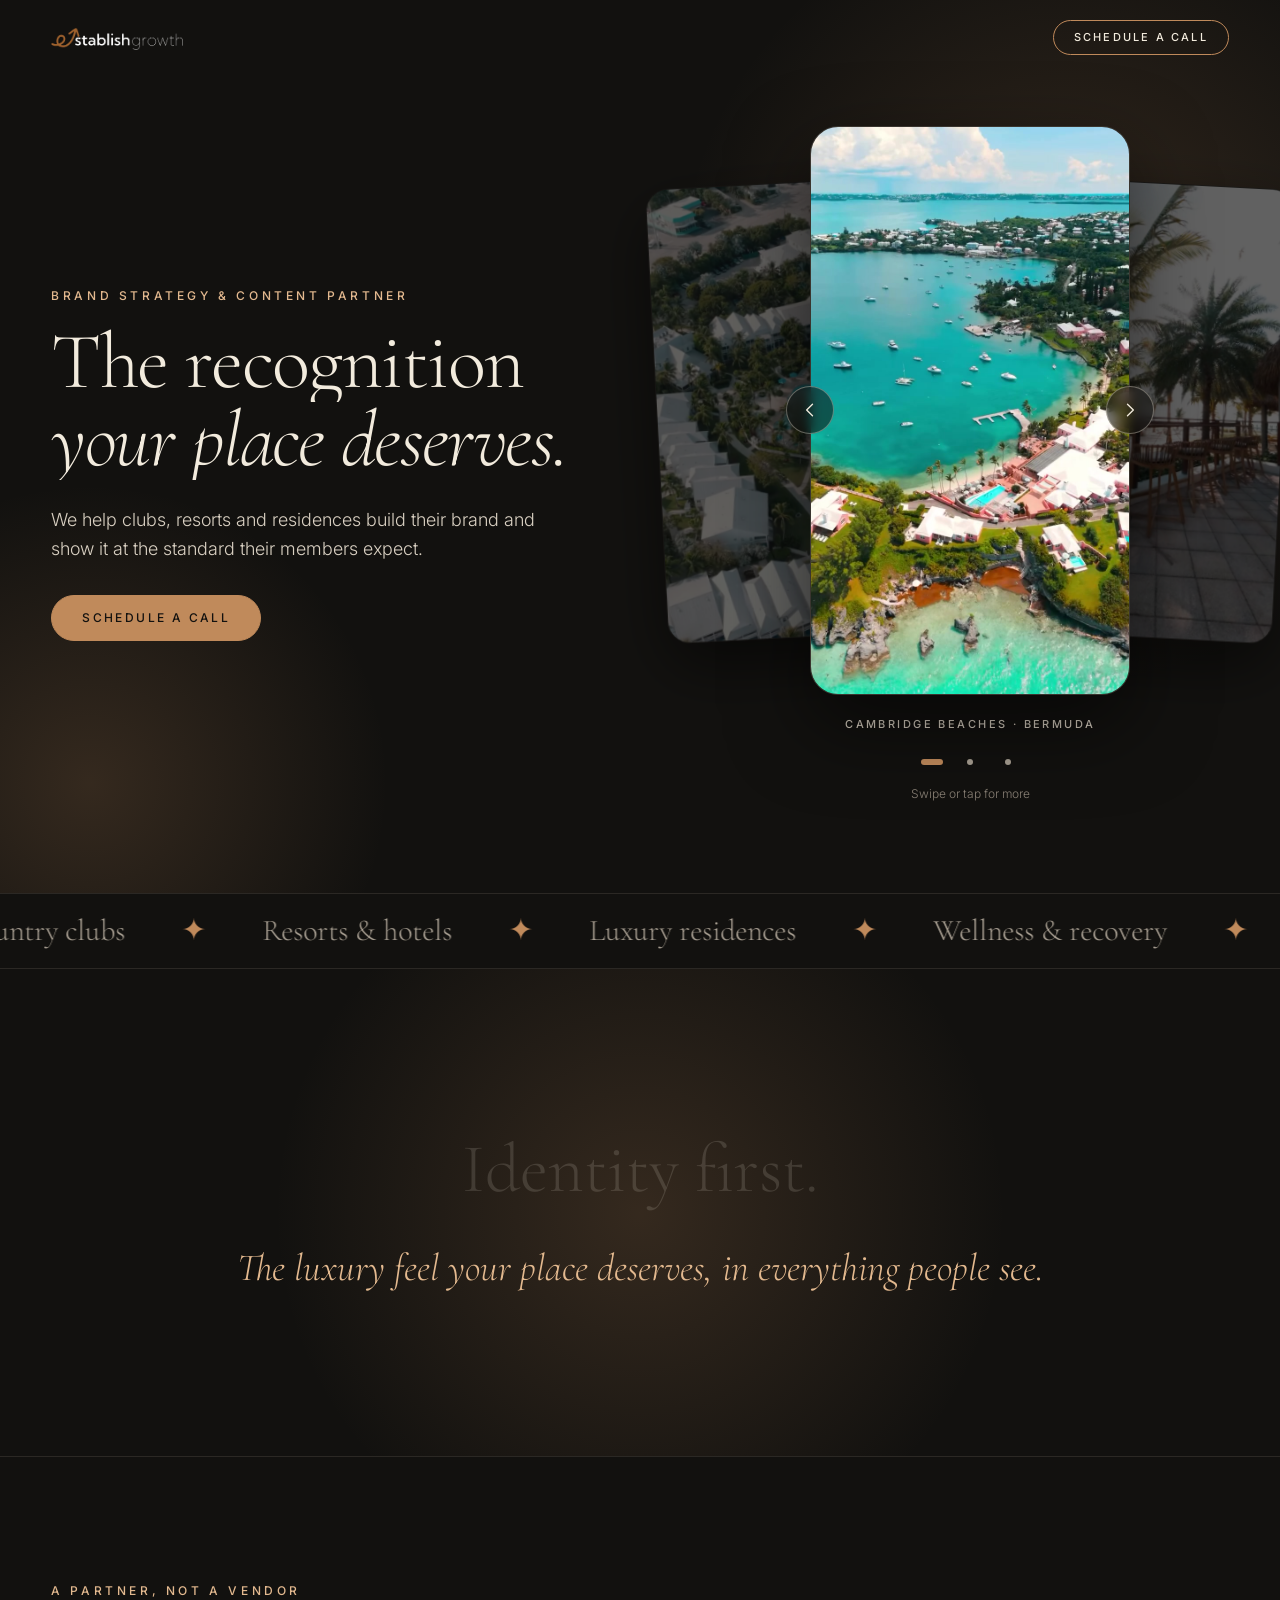
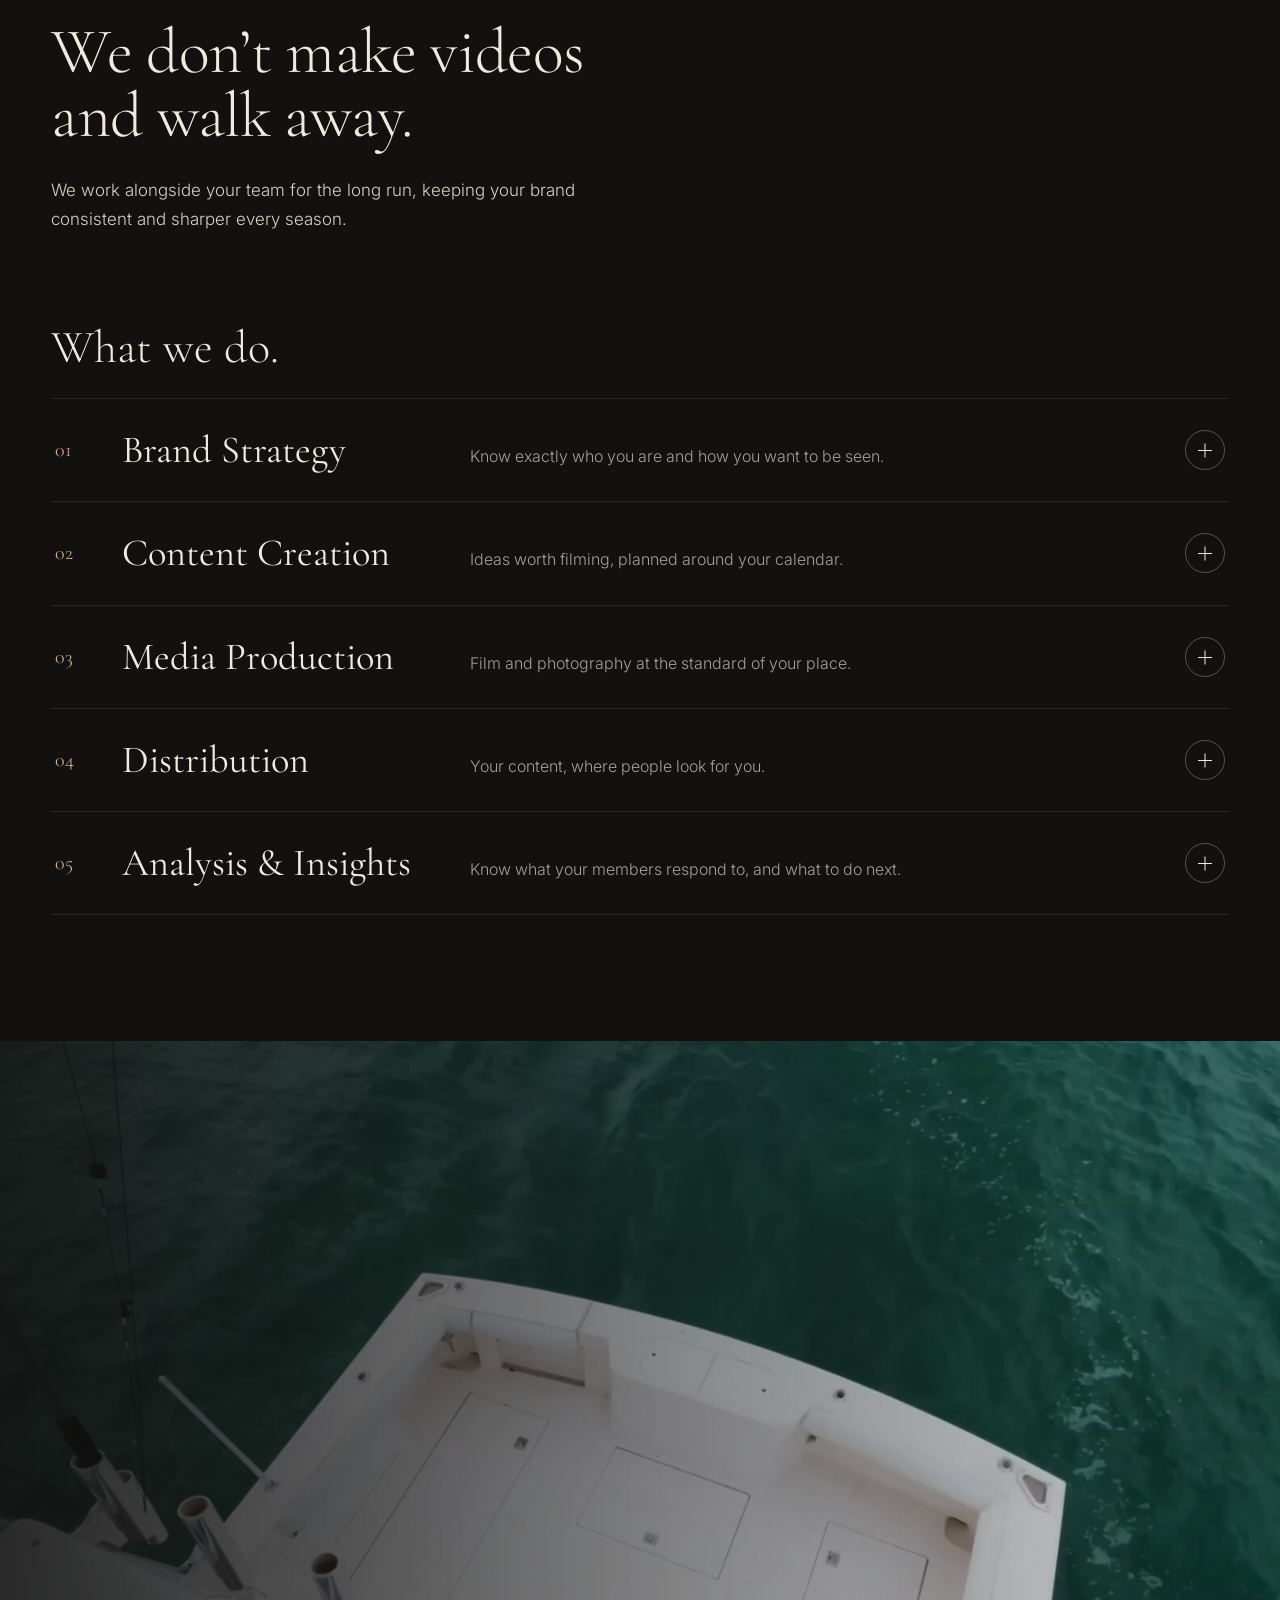
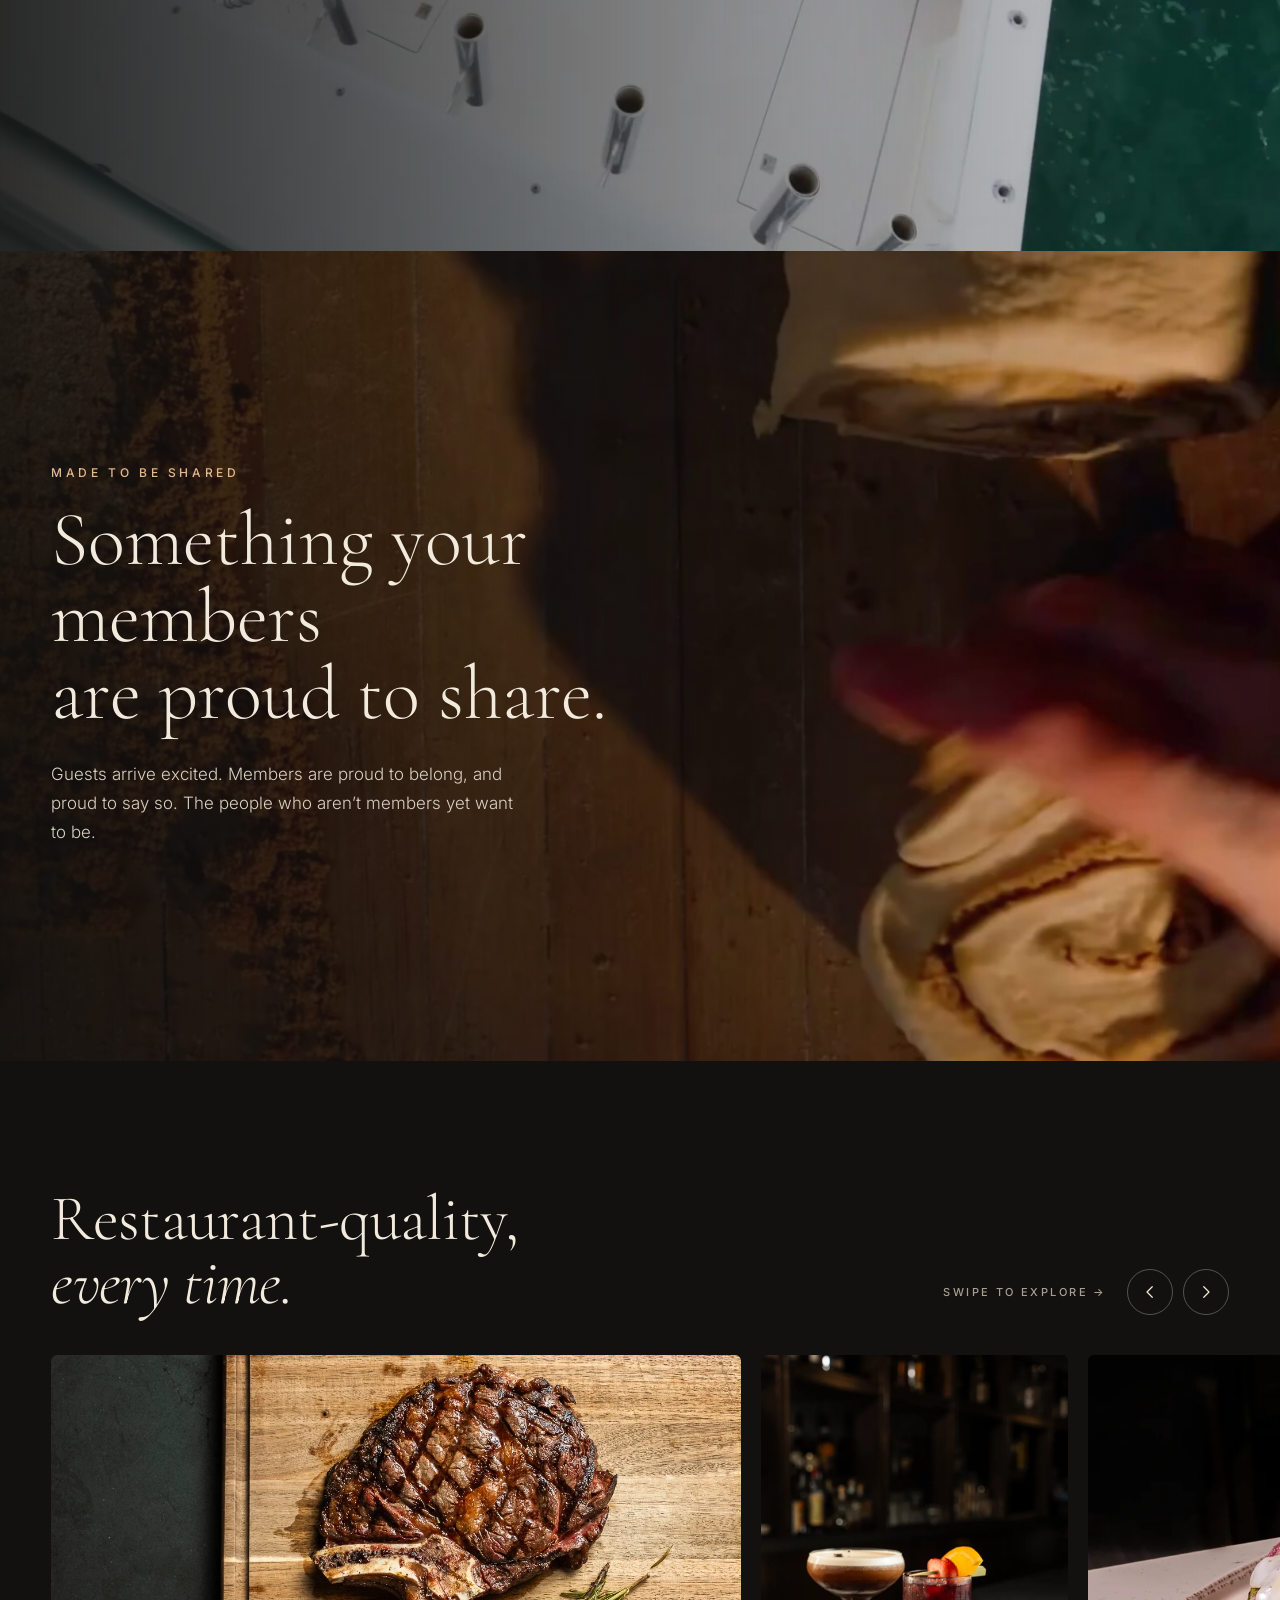
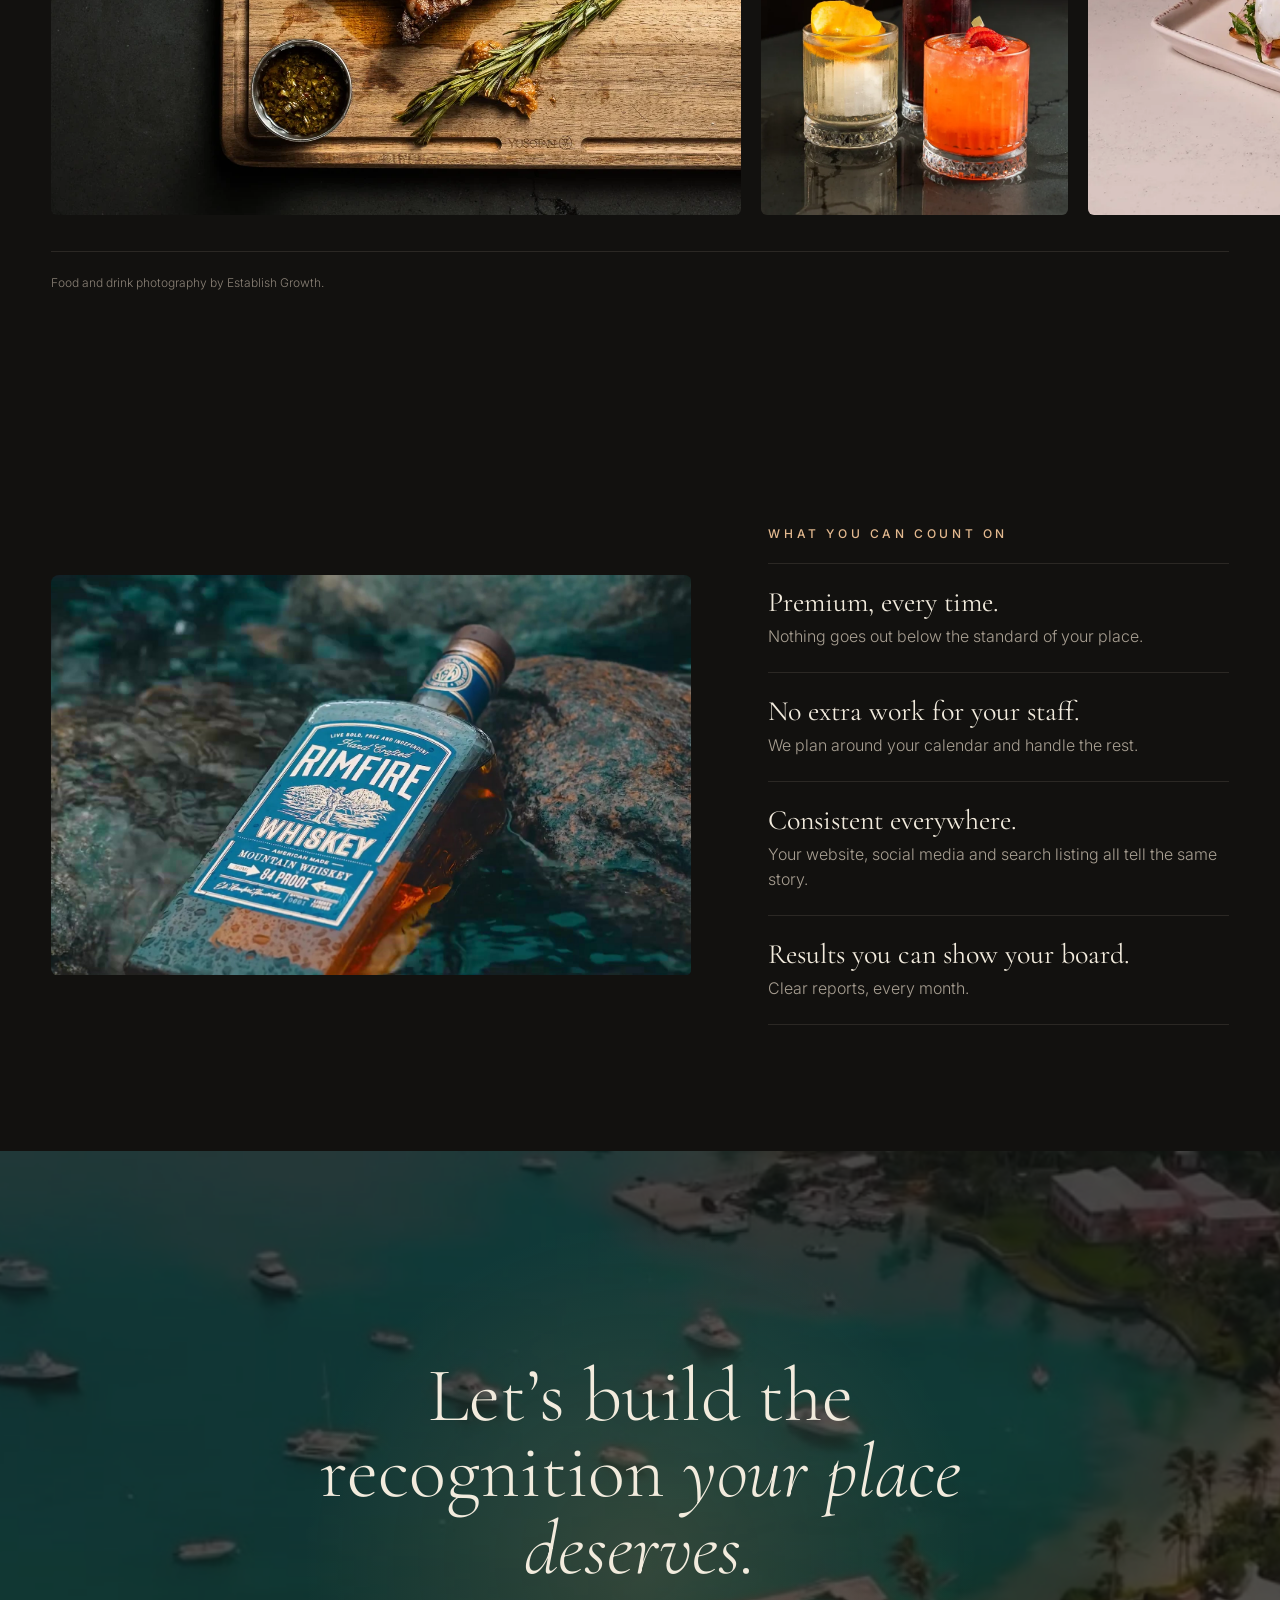
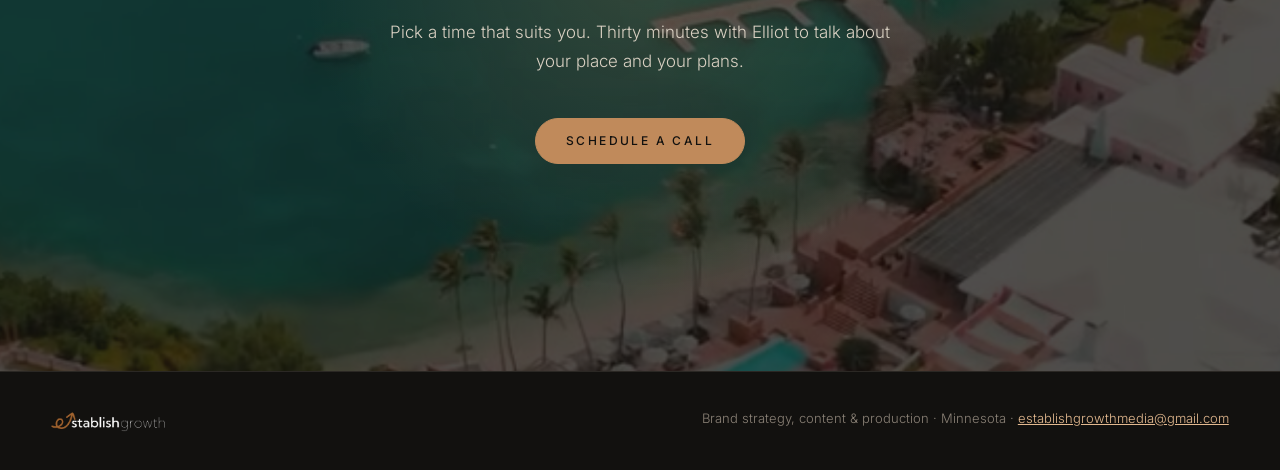
==== commit 1053abf4: "Premium page: remove On location heading Co-Authored-By: Claude Opus 5.5 <noreply@anthropic.com> Cla" ====
--- a/premium/index.html
+++ b/premium/index.html
@@ -366,11 +366,6 @@
     <div class="media" data-zoom>
       <video muted loop playsinline preload="none" poster="assets/hero-cabo.jpg" data-autoplay data-d="assets/hero-cabo-q.mp4" data-m="assets/hero-cabo-q.mp4" aria-hidden="true"></video>
     </div>
-    <div class="wrap rv">
-      <p class="eyebrow">On location</p>
-      <h2>On the water, on the course,<br>at the table.</h2>
-      <p class="body" style="margin:28px 0 0;max-width:460px">Wherever your story happens, we’re there.</p>
-    </div>
   </section>
 
   <!-- MADE TO BE SEEN -->
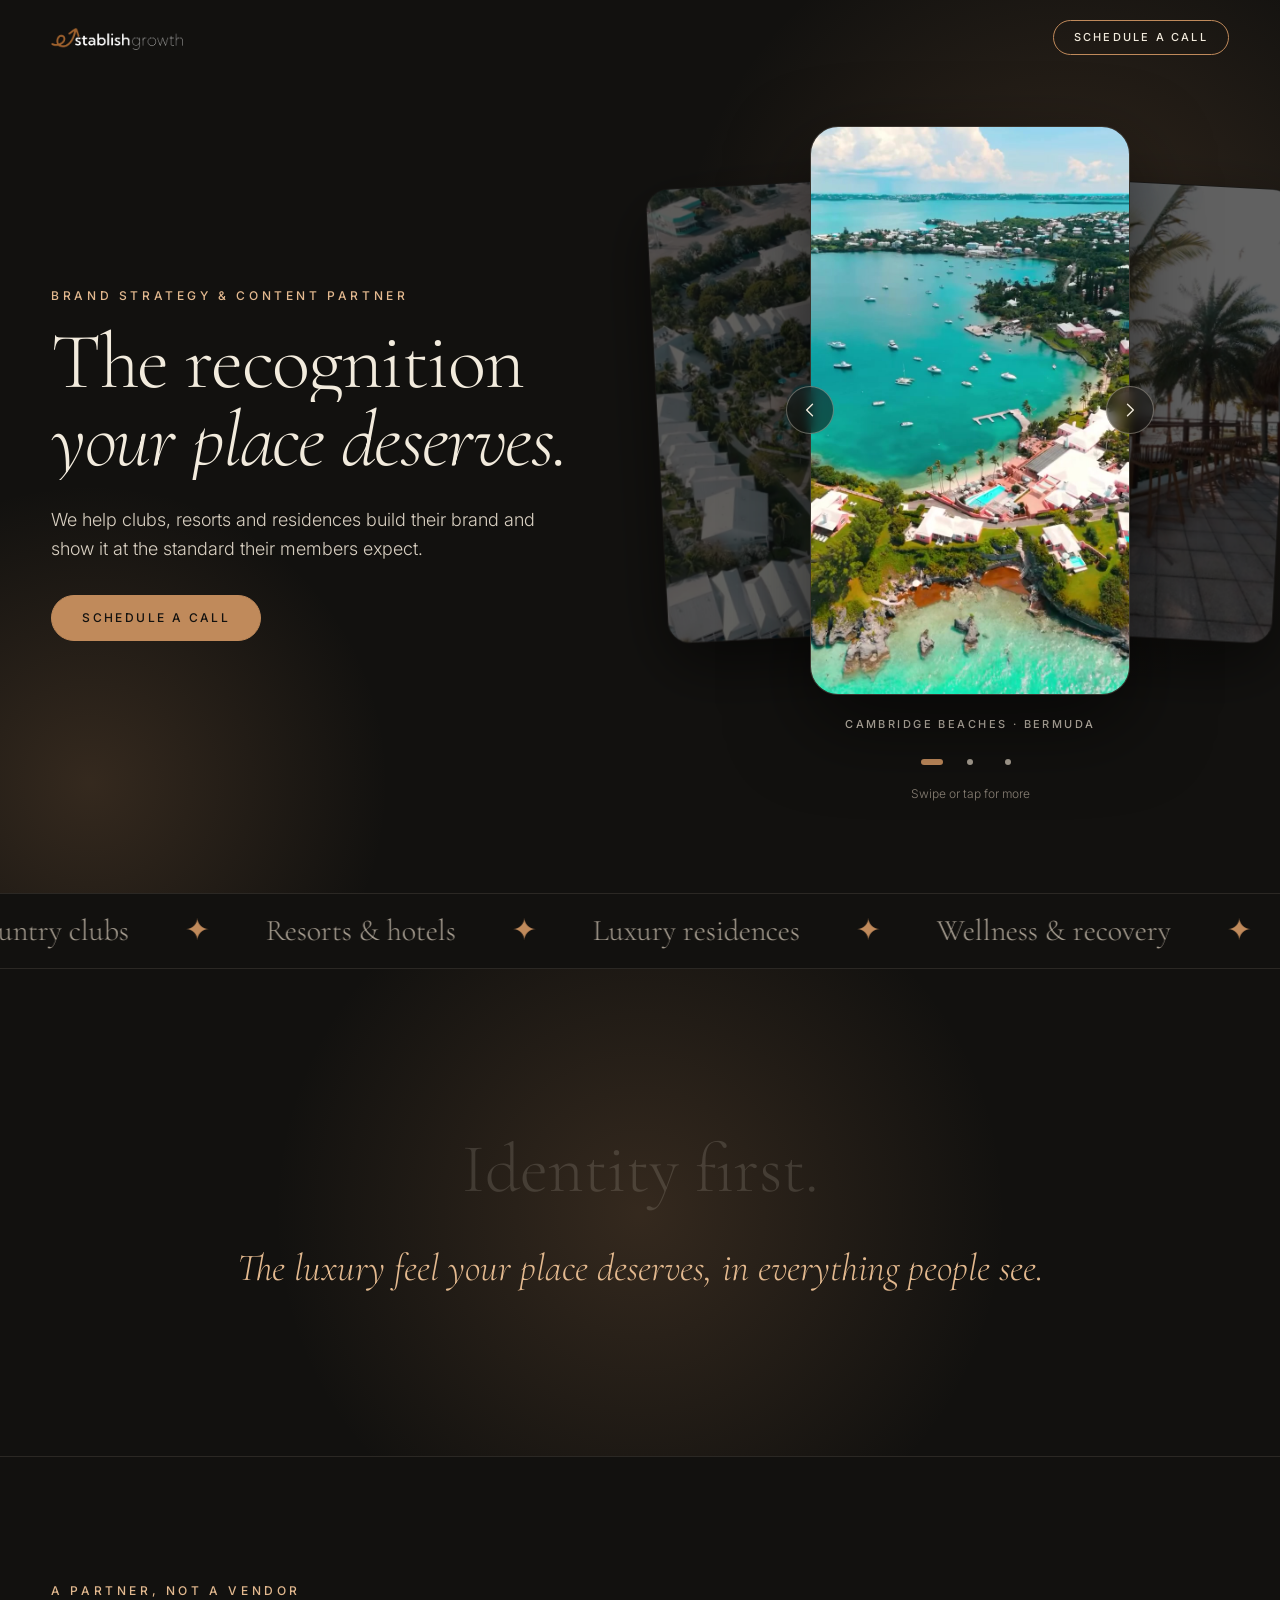
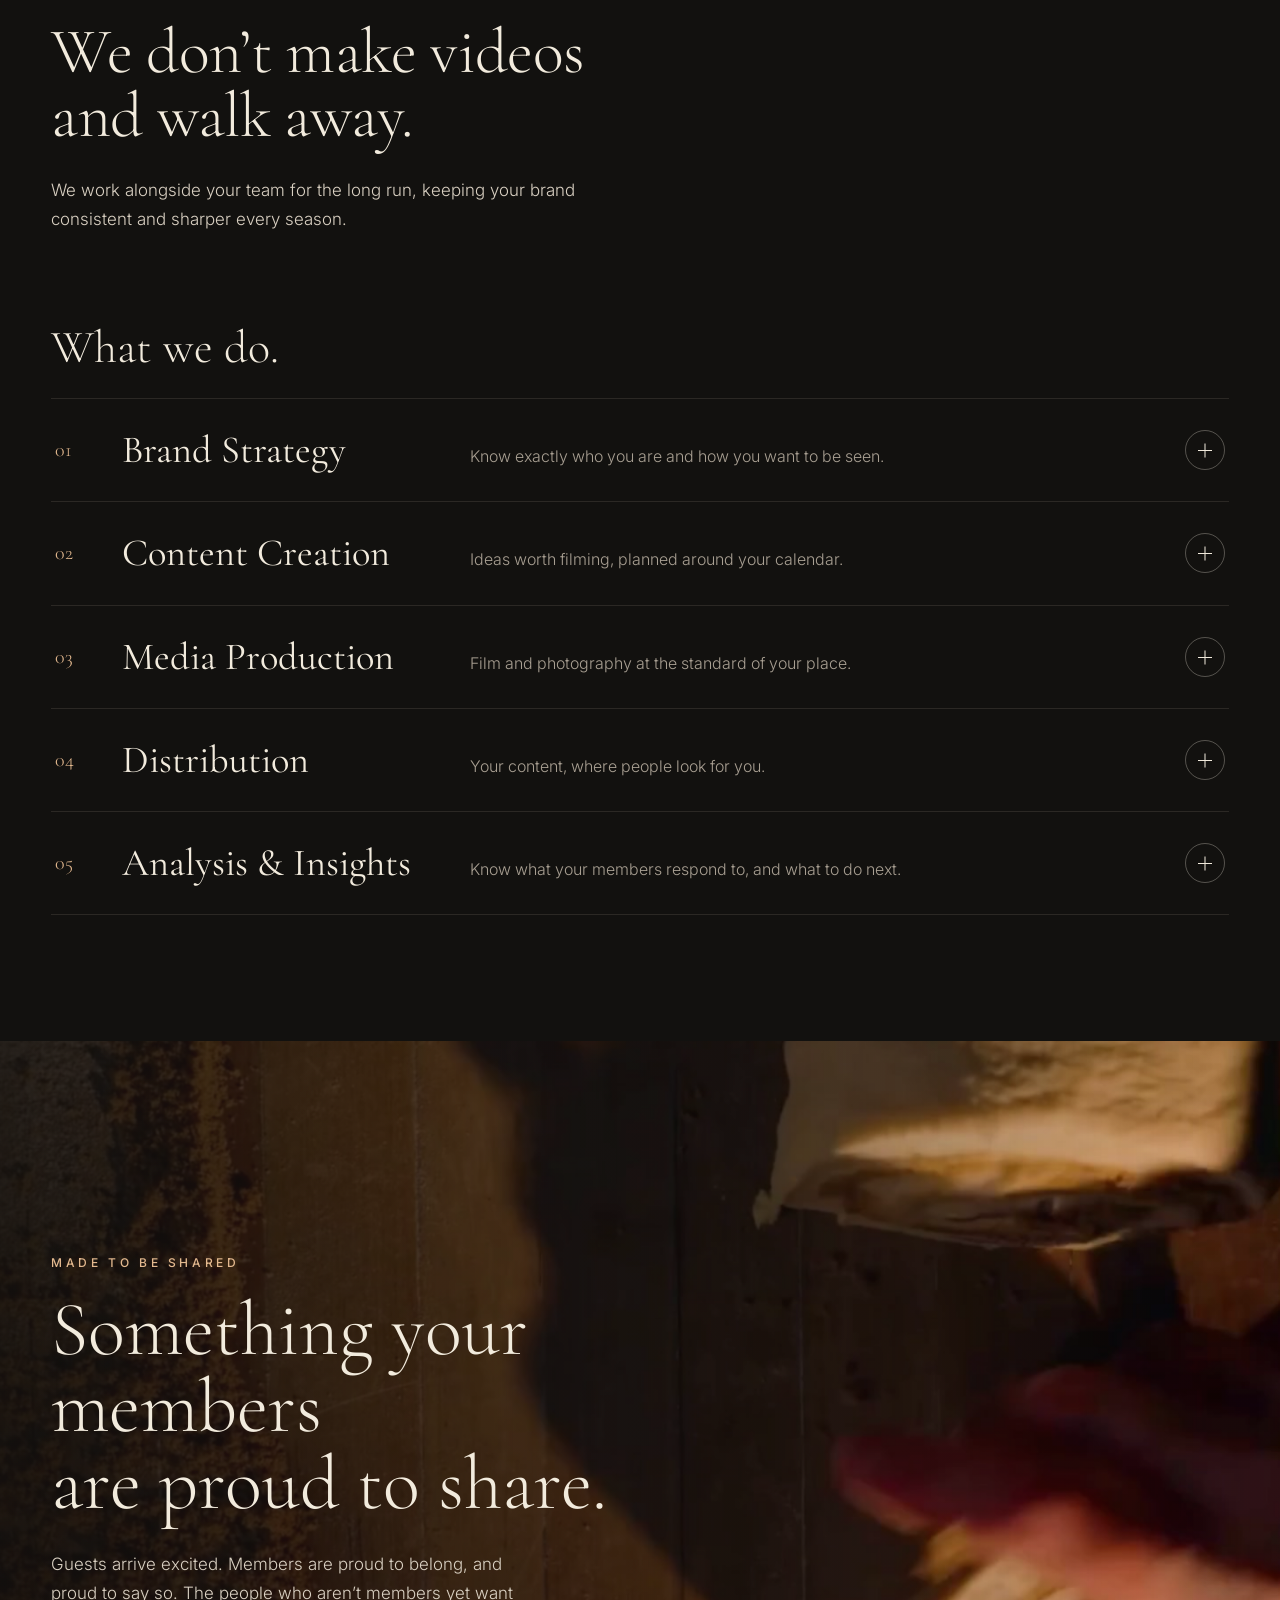
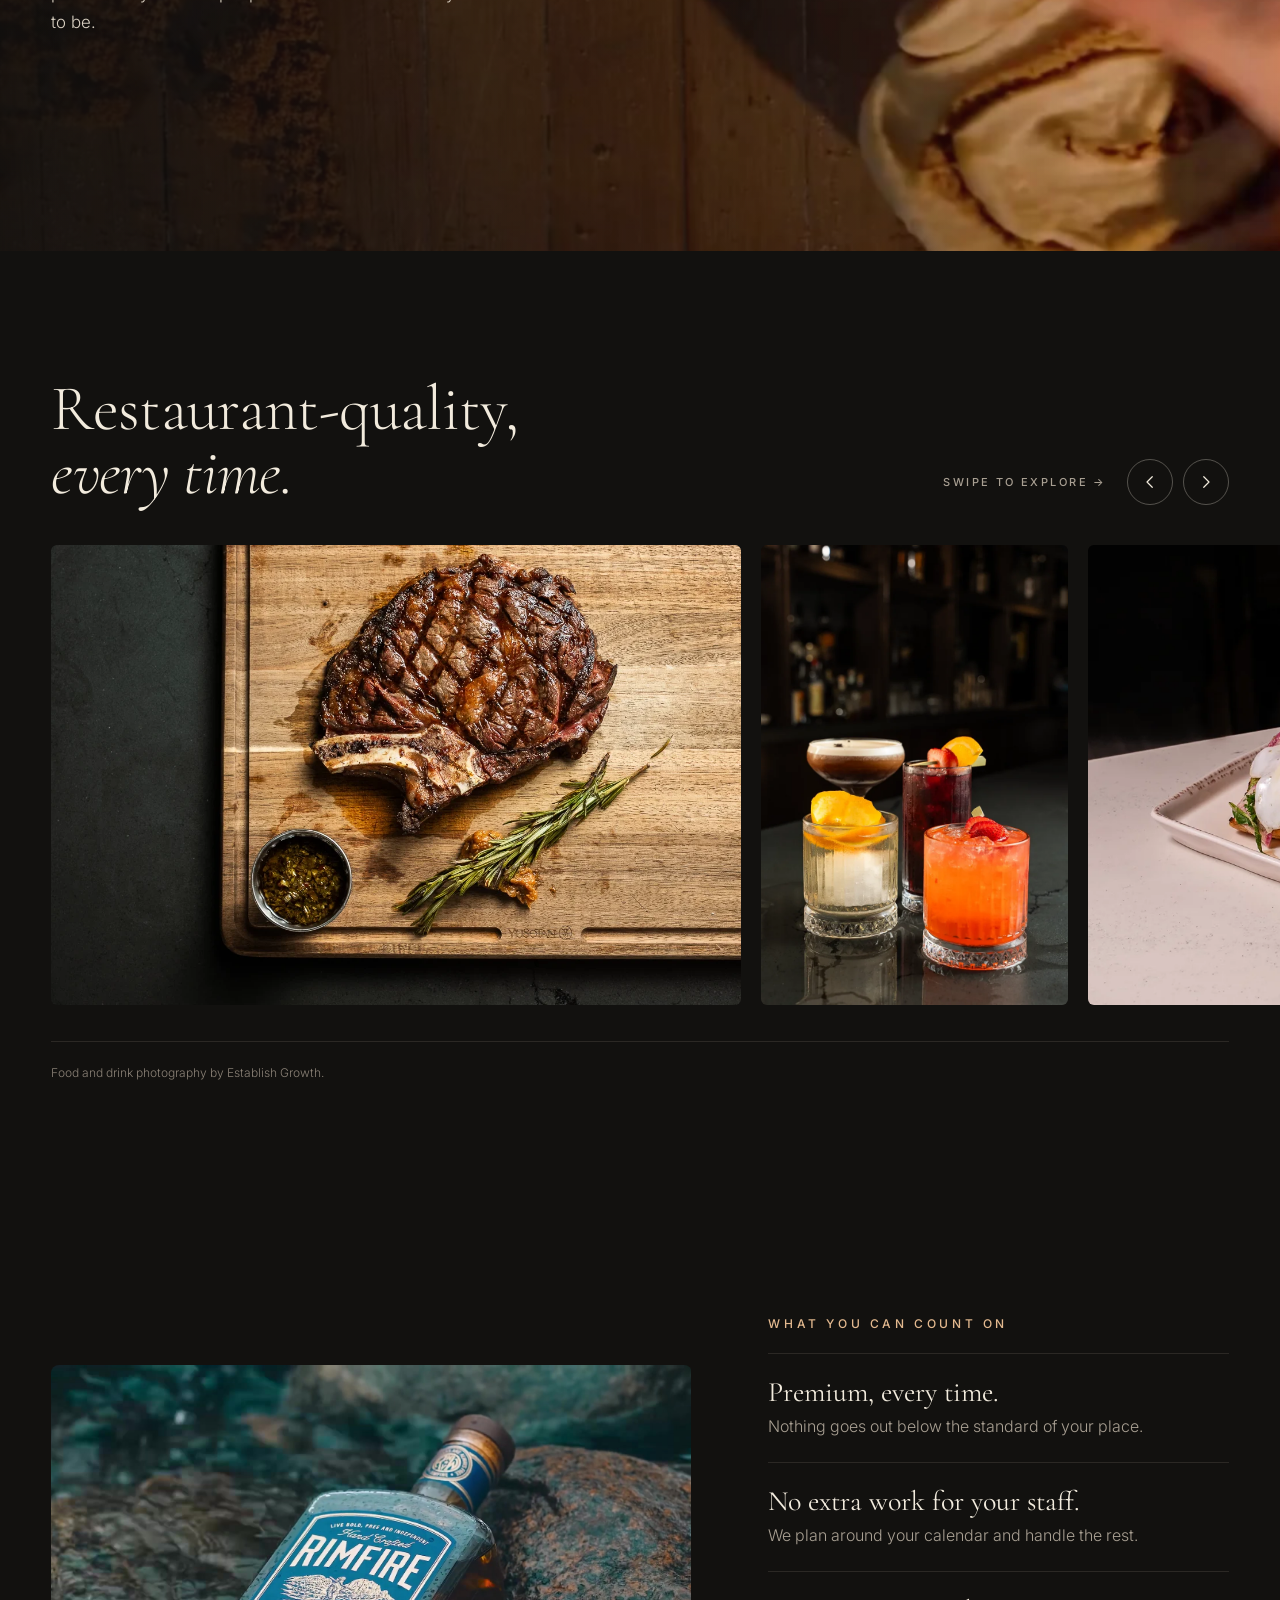
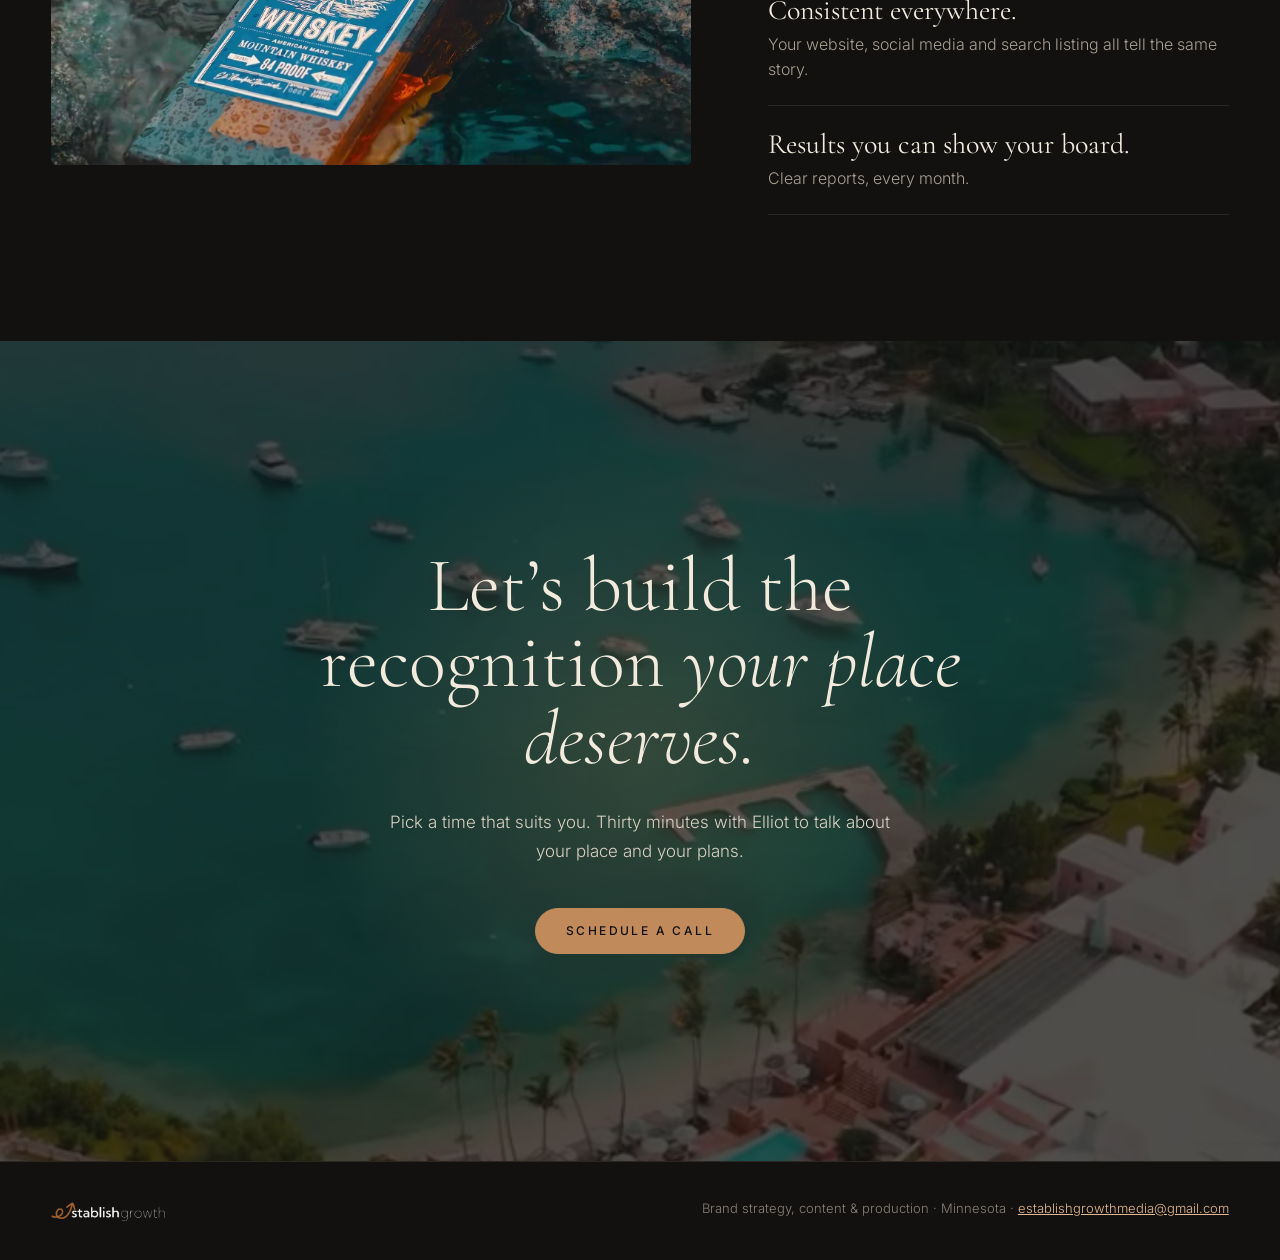
==== commit 32ec12d0: "Premium page: remove Cabo boat video section Co-Authored-By: Claude Opus 5.5 <noreply@anthropic.com>" ====
--- a/premium/index.html
+++ b/premium/index.html
@@ -361,13 +361,6 @@
     </div>
   </section>
 
-  <!-- ON LOCATION -->
-  <section class="bleed">
-    <div class="media" data-zoom>
-      <video muted loop playsinline preload="none" poster="assets/hero-cabo.jpg" data-autoplay data-d="assets/hero-cabo-q.mp4" data-m="assets/hero-cabo-q.mp4" aria-hidden="true"></video>
-    </div>
-  </section>
-
   <!-- MADE TO BE SEEN -->
   <section class="bleed">
     <div class="media" data-zoom>
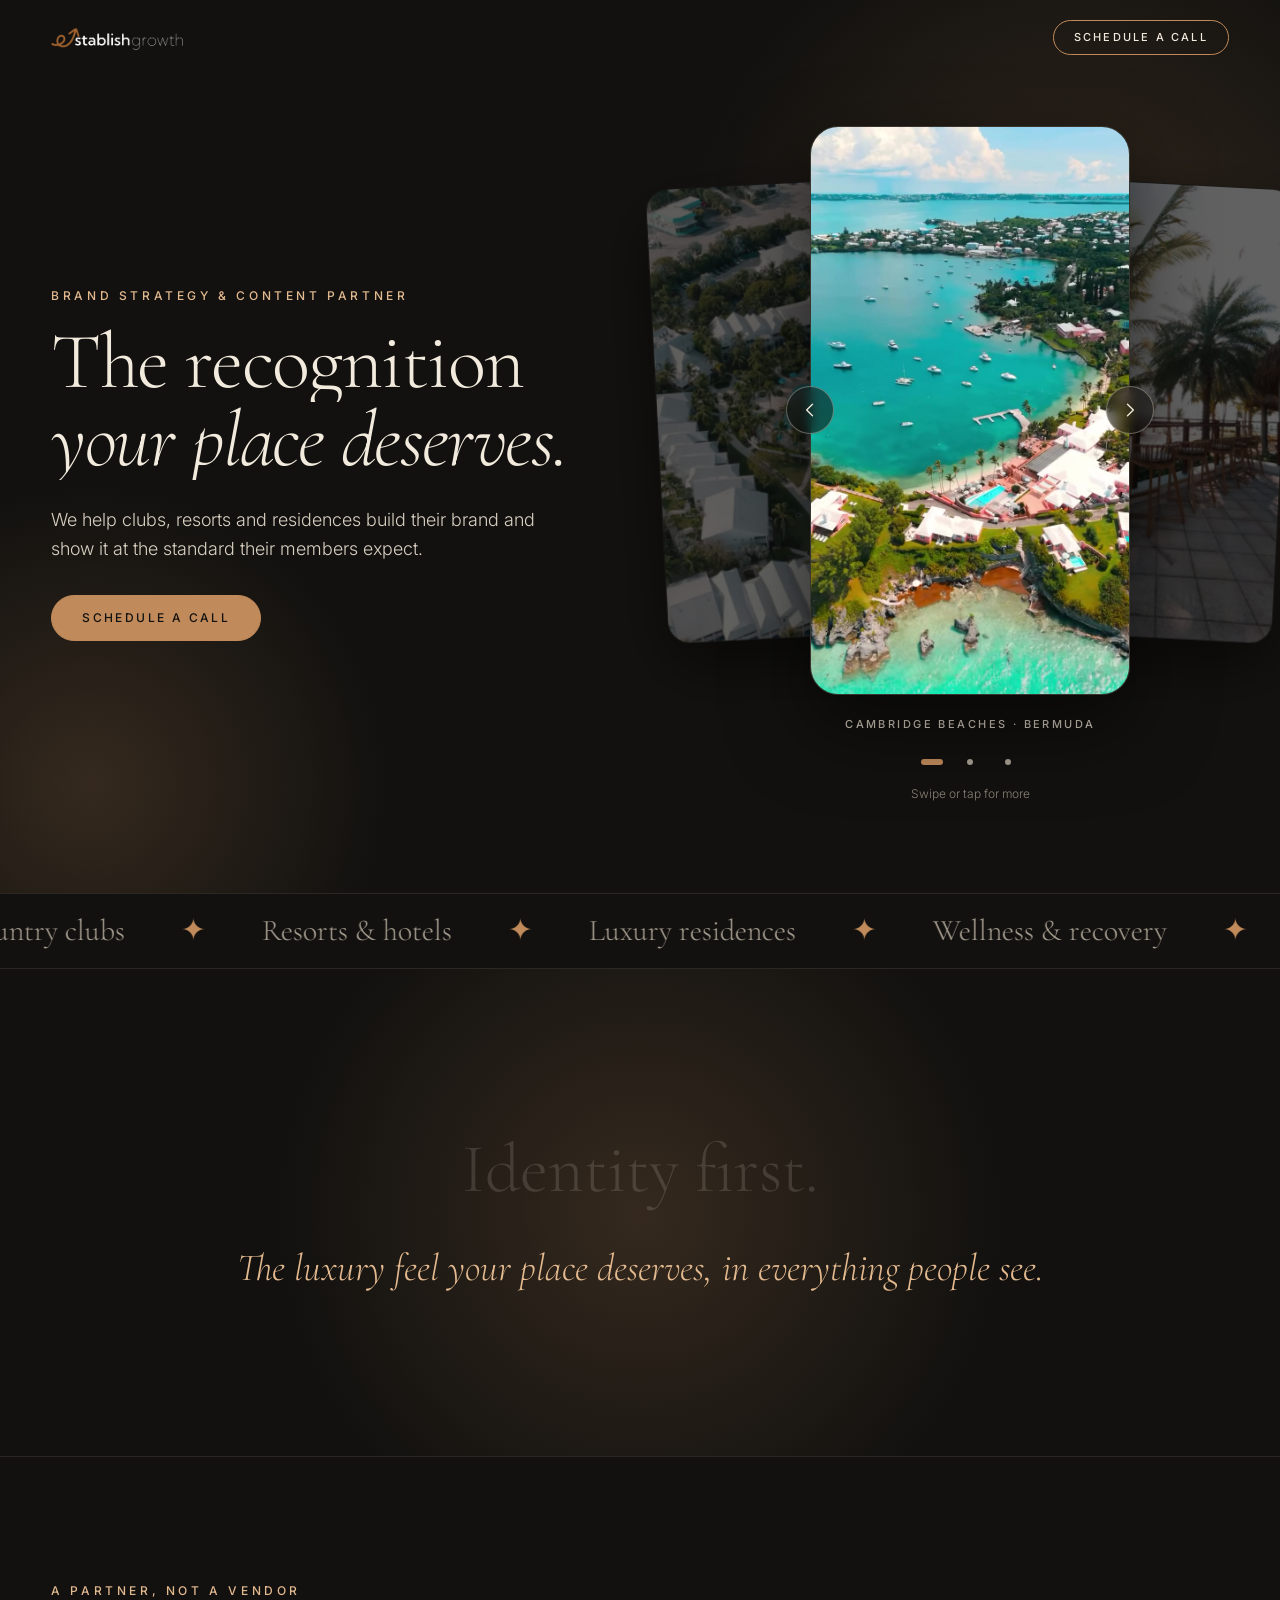
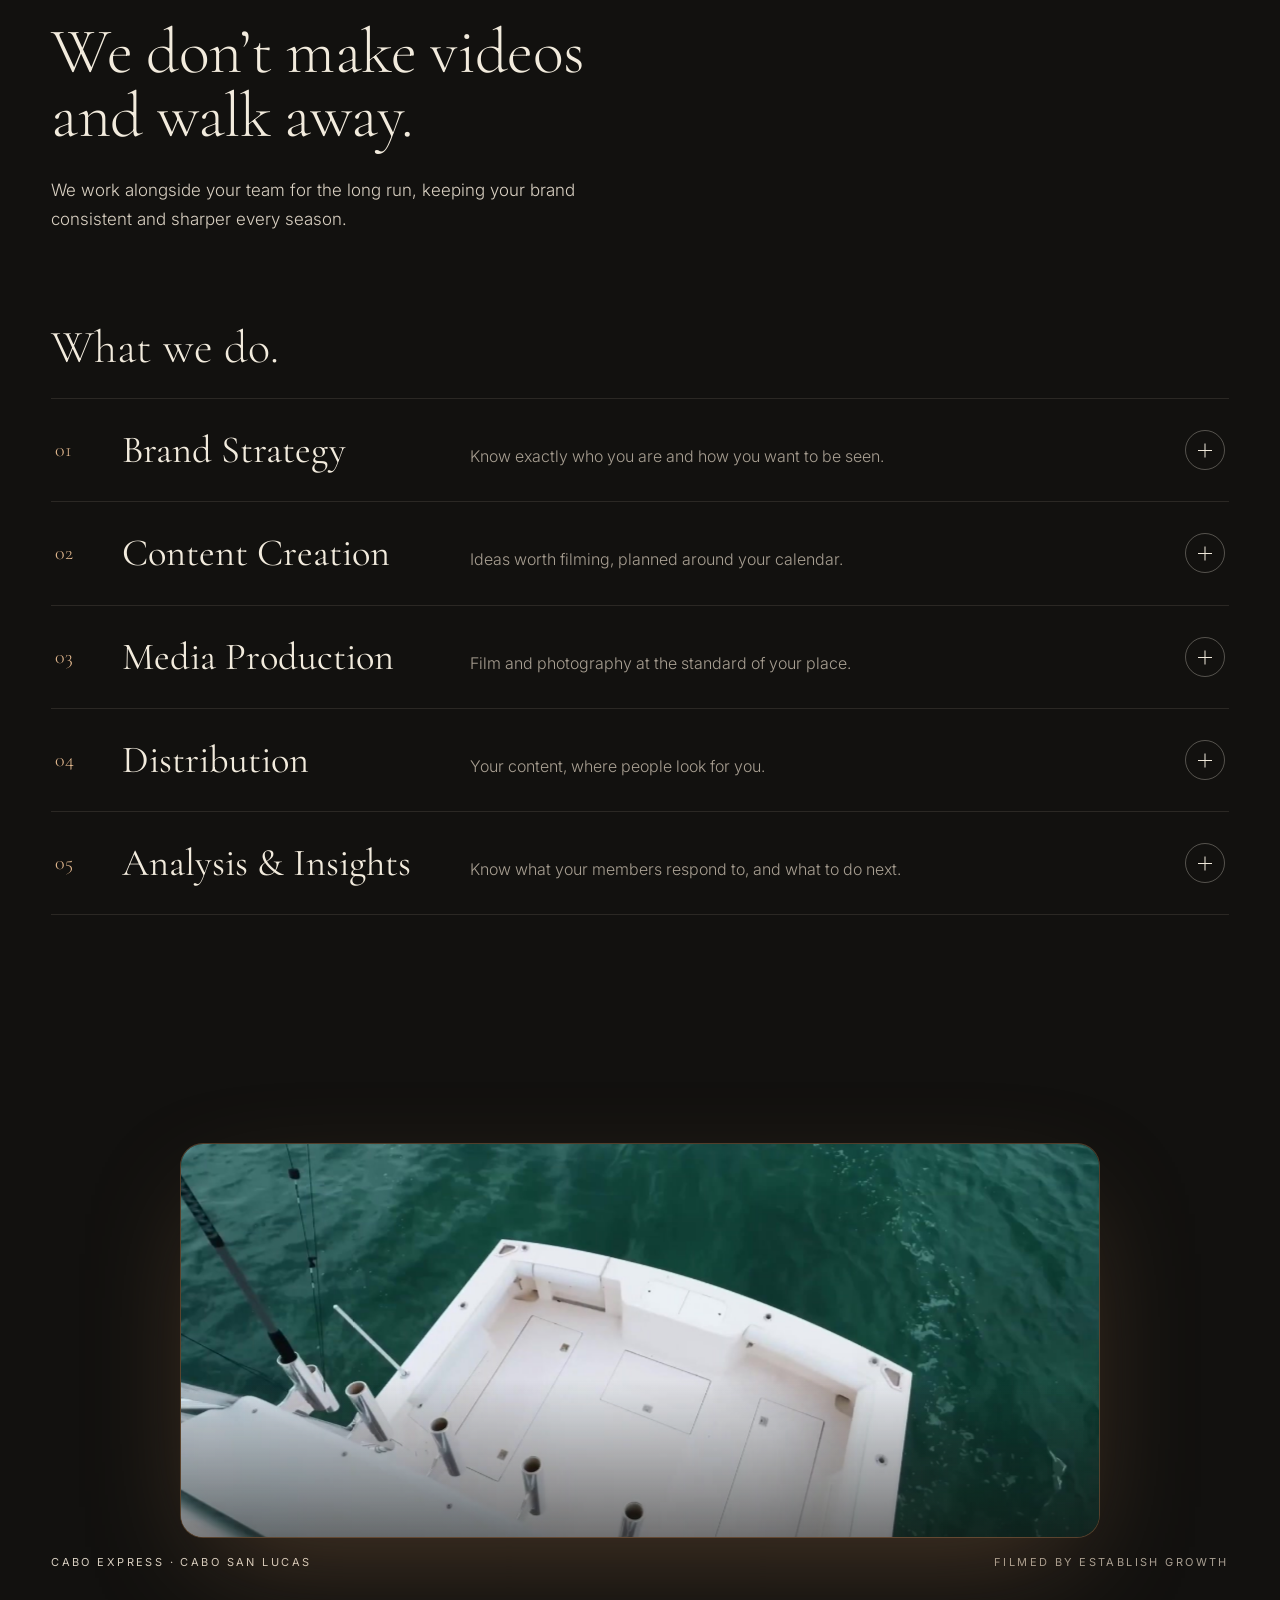
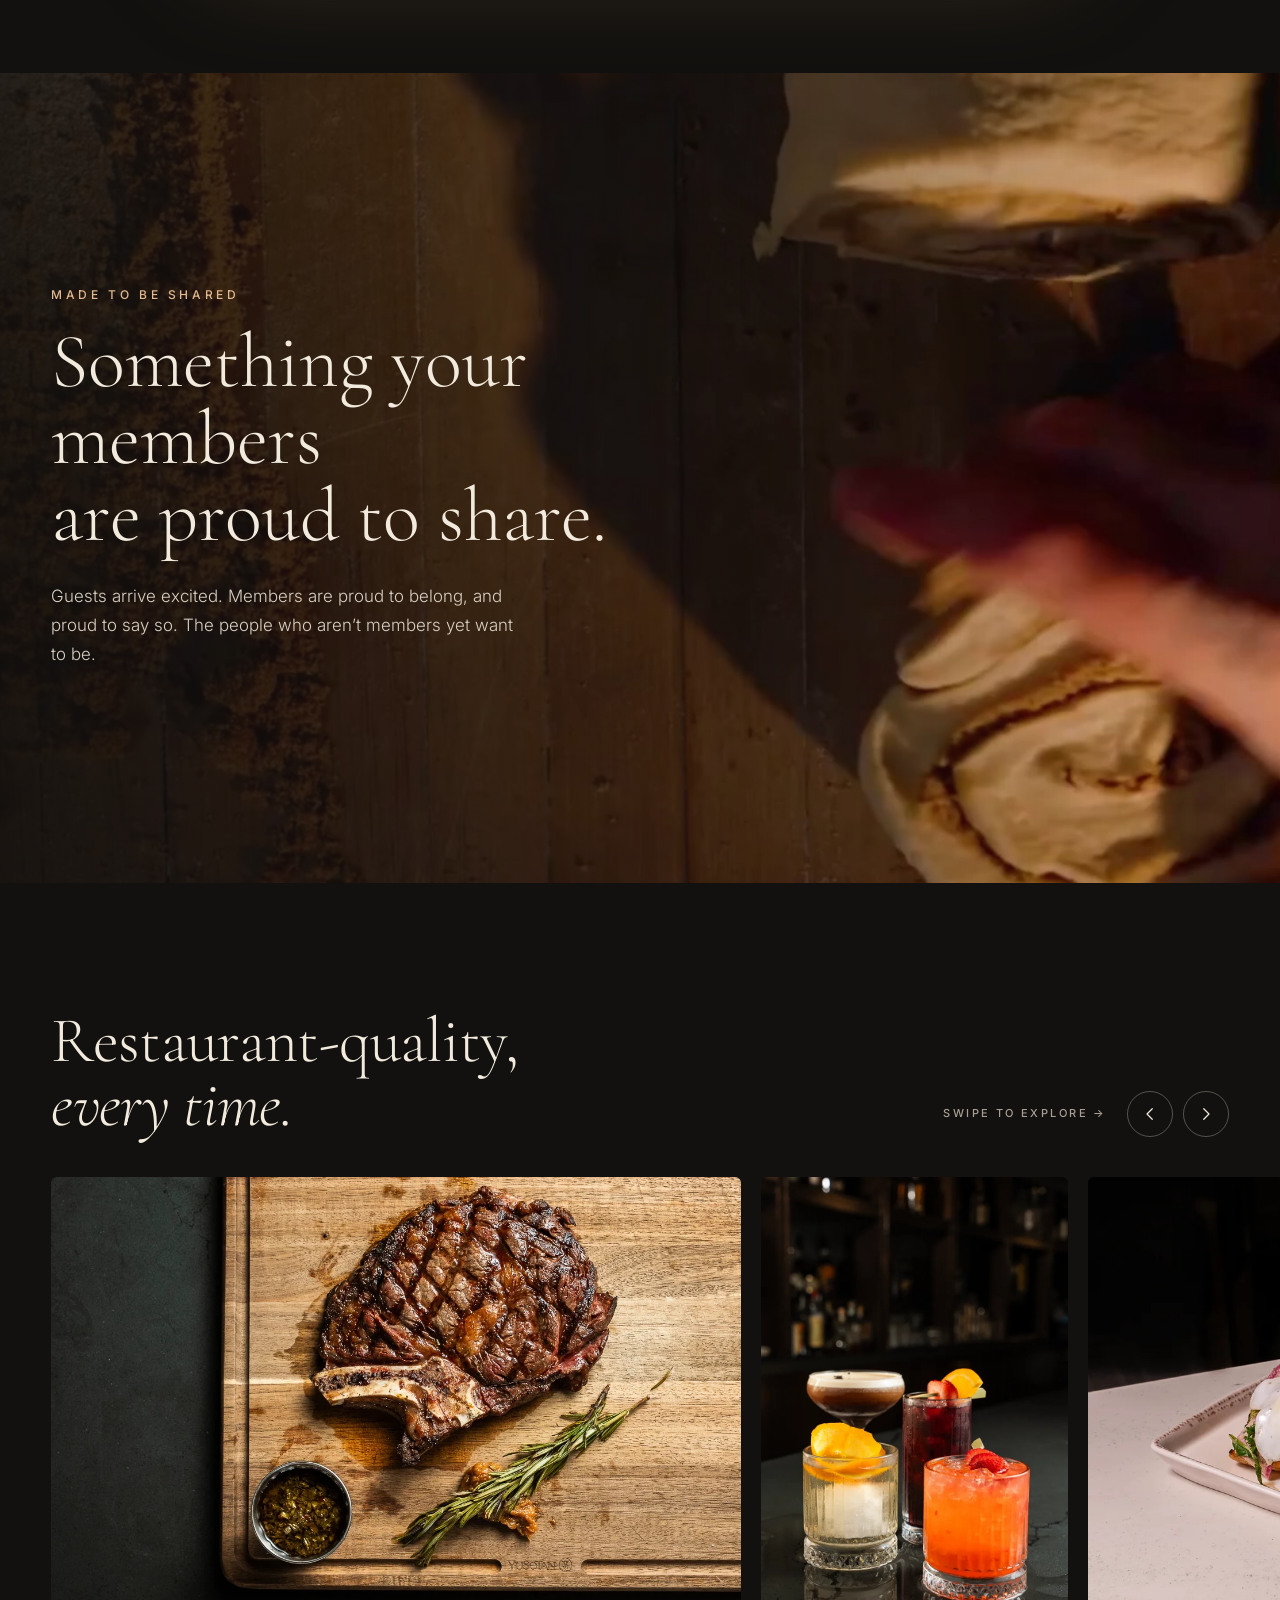
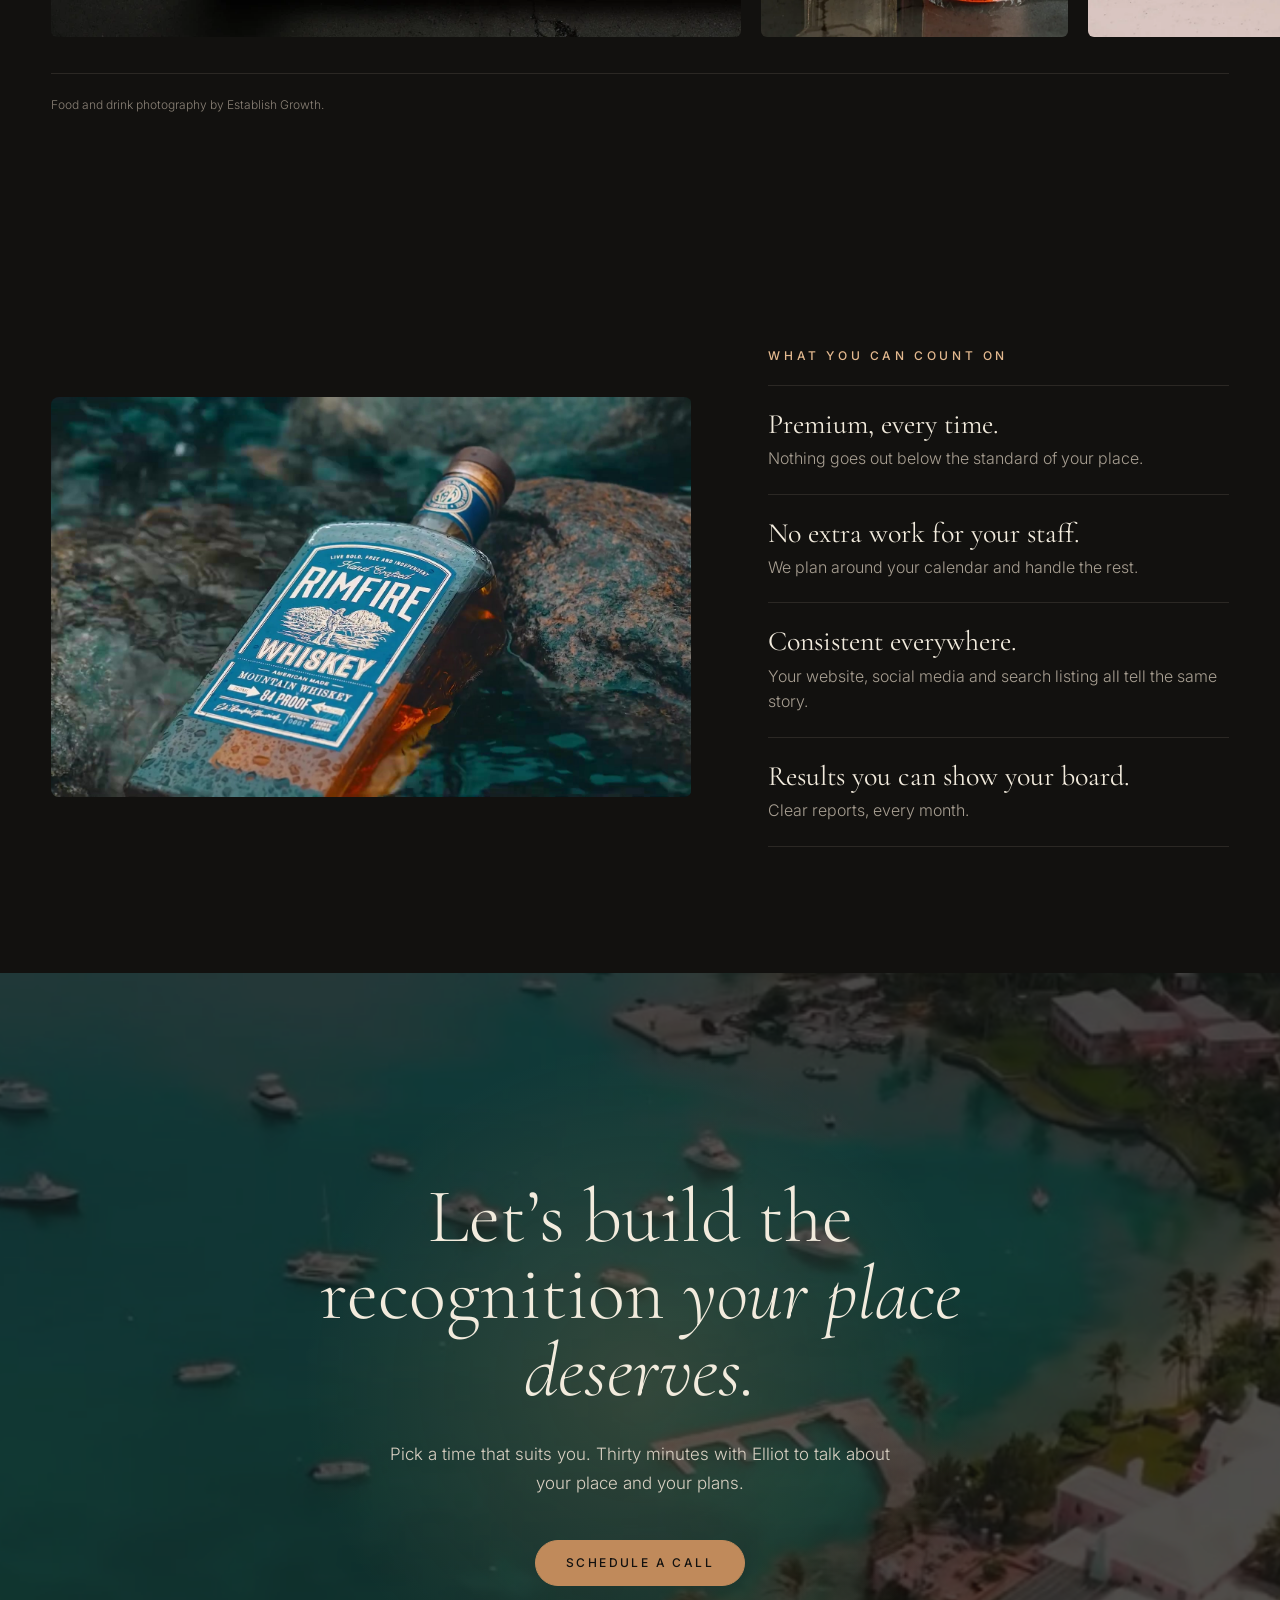
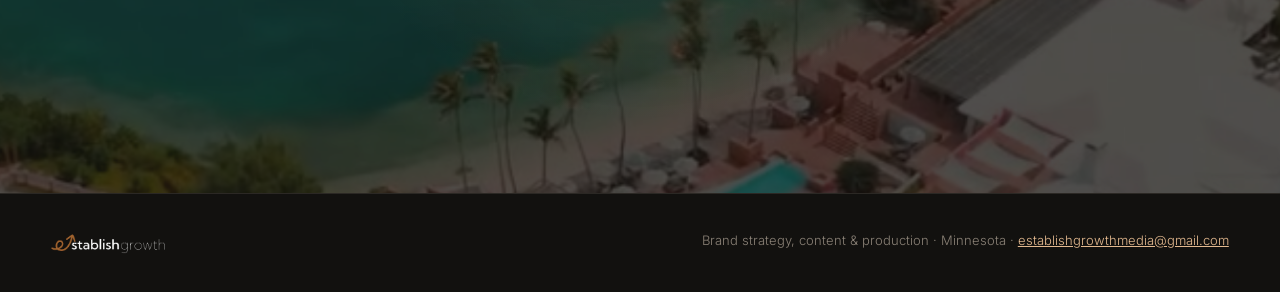
==== commit 04bf3a49: "Premium page: boat video back as a landscape frame Co-Authored-By: Claude Opus 5.5 <noreply@anthropi" ====
--- a/premium/index.html
+++ b/premium/index.html
@@ -207,6 +207,14 @@
 .beat p{margin:8px 0 0;font:300 16px/1.6 var(--sans);color:#4A423A}
 
 /* full-bleed */
+.cine{padding:clamp(40px,8vw,110px) var(--pad)}
+.cine-frame{position:relative;margin:0 auto;width:78%;max-width:1320px;aspect-ratio:21/9;border-radius:22px;overflow:hidden;background:var(--ink2);box-shadow:0 0 0 1px rgba(192,138,91,.35),0 40px 120px -30px rgba(192,138,91,.35);will-change:width,border-radius}
+.cine-frame .media{position:absolute;inset:0;will-change:transform}
+.cine-frame video{width:100%;height:100%;object-fit:cover}
+.cine-frame::after{content:"";position:absolute;inset:0;background:linear-gradient(180deg,rgba(18,17,15,0) 60%,rgba(18,17,15,.55) 100%);pointer-events:none}
+.cine-cap{display:flex;justify-content:space-between;gap:16px;max-width:1320px;margin:18px auto 0;font:400 11px/1.4 var(--sans);letter-spacing:.22em;text-transform:uppercase;color:var(--mute)}
+.cine-cap b{font-weight:400;color:var(--soft)}
+@media (max-width:700px){.cine-frame{width:100%;aspect-ratio:16/10;border-radius:14px}.cine-cap{flex-direction:column;gap:6px}}
 .bleed{position:relative;height:min(90vh,820px);min-height:520px;overflow:hidden;display:flex;align-items:center}
 .bleed .media{position:absolute;inset:0;will-change:transform}
 .bleed video,.bleed img{width:100%;height:100%;object-fit:cover}
@@ -361,6 +369,16 @@
     </div>
   </section>
 
+  <!-- ON LOCATION (landscape) -->
+  <section class="cine">
+    <div class="cine-frame rv" data-widen>
+      <div class="media" data-zoom>
+        <video muted loop playsinline preload="none" poster="assets/hero-cabo.jpg" data-autoplay data-d="assets/hero-cabo-q.mp4" data-m="assets/hero-cabo-q.mp4" aria-label="Cabo Express sportfishing, Cabo San Lucas"></video>
+      </div>
+    </div>
+    <p class="cine-cap"><b>Cabo Express · Cabo San Lucas</b><span>Filmed by Establish Growth</span></p>
+  </section>
+
   <!-- MADE TO BE SEEN -->
   <section class="bleed">
     <div class="media" data-zoom>
@@ -568,6 +586,14 @@
       var r = m.parentElement.getBoundingClientRect();
       var p = clamp((vh - r.top) / (vh + r.height), 0, 1);
       m.style.transform = 'scale(' + (1.18 - 0.18 * p).toFixed(4) + ') translateY(' + ((0.5 - p) * 40).toFixed(1) + 'px)';
+    });
+
+    // Landscape frame opens up as it scrolls in
+    if (window.innerWidth > 700) document.querySelectorAll('[data-widen]').forEach(function (f) {
+      var r = f.parentElement.getBoundingClientRect();
+      var p = clamp((vh - r.top) / (vh * 0.8), 0, 1);
+      f.style.width = (78 + 22 * p).toFixed(2) + '%';
+      f.style.borderRadius = (22 - 12 * p).toFixed(1) + 'px';
     });
 
   }
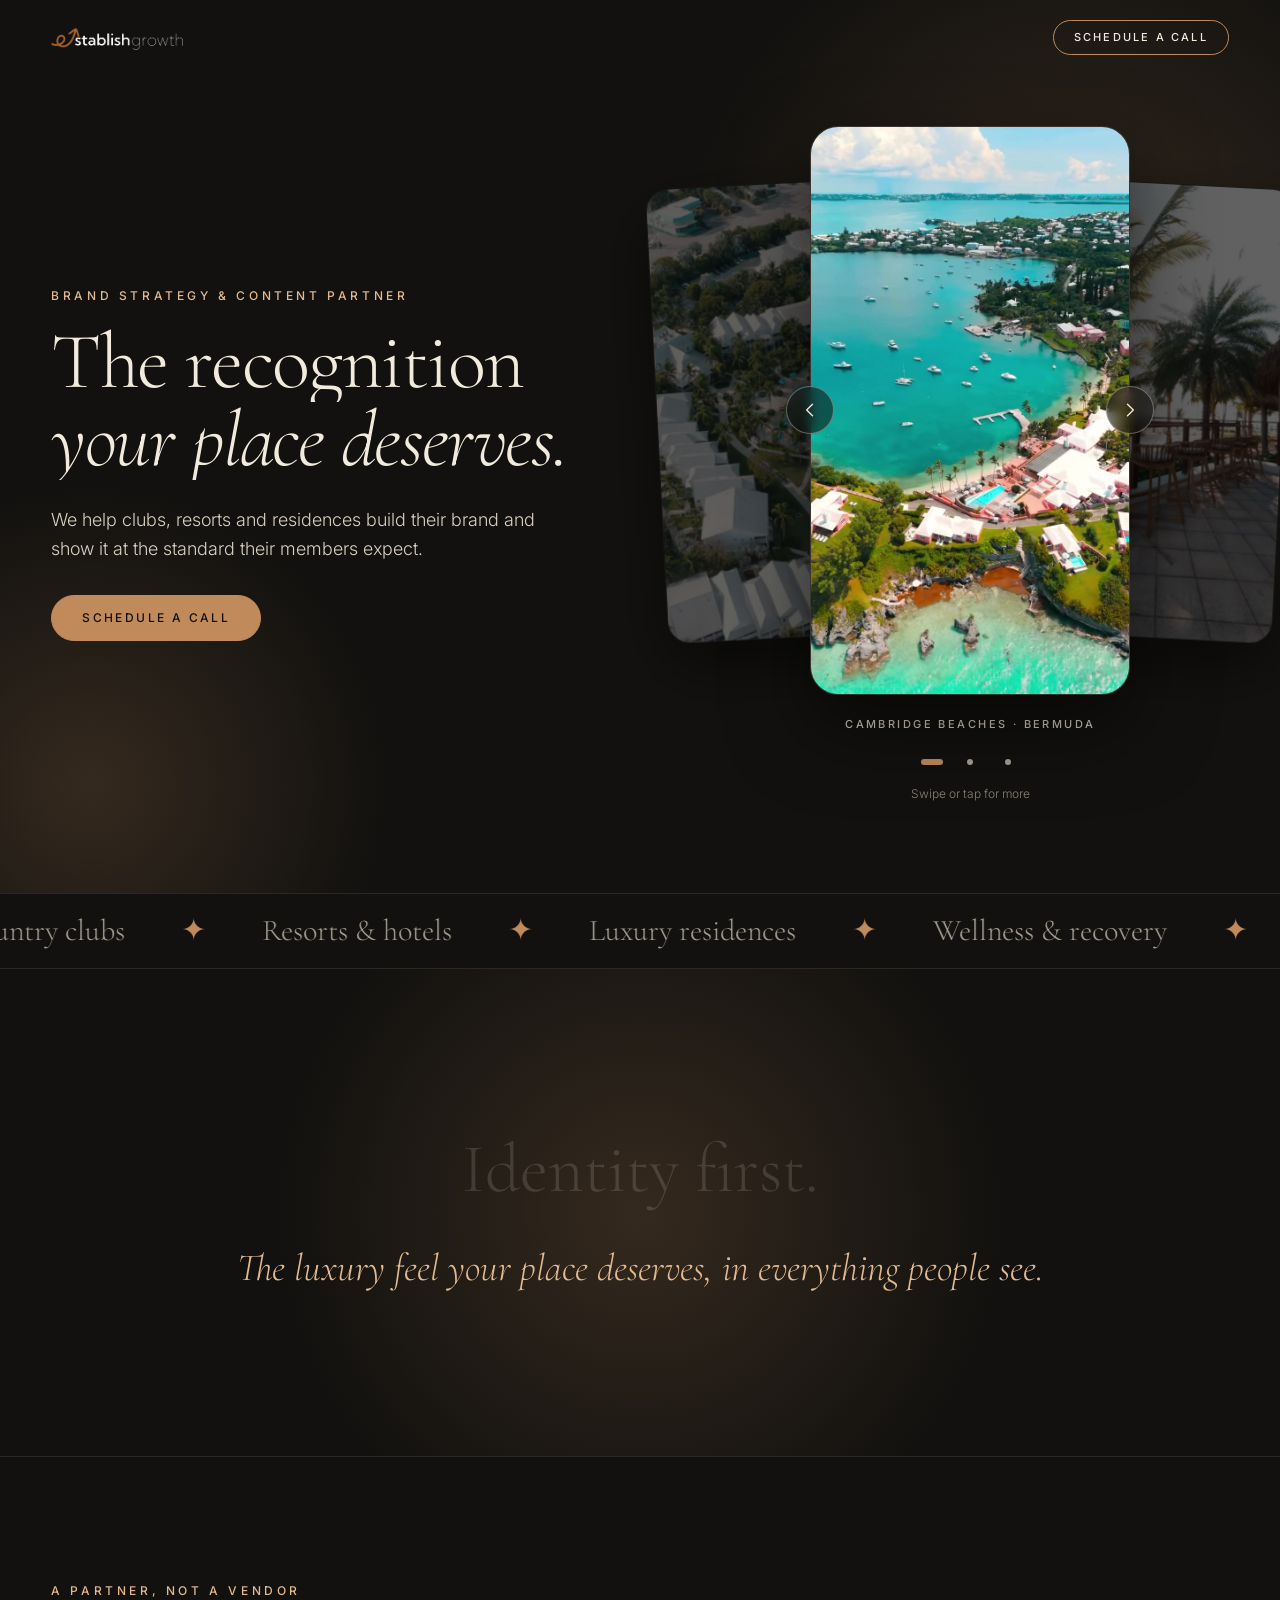
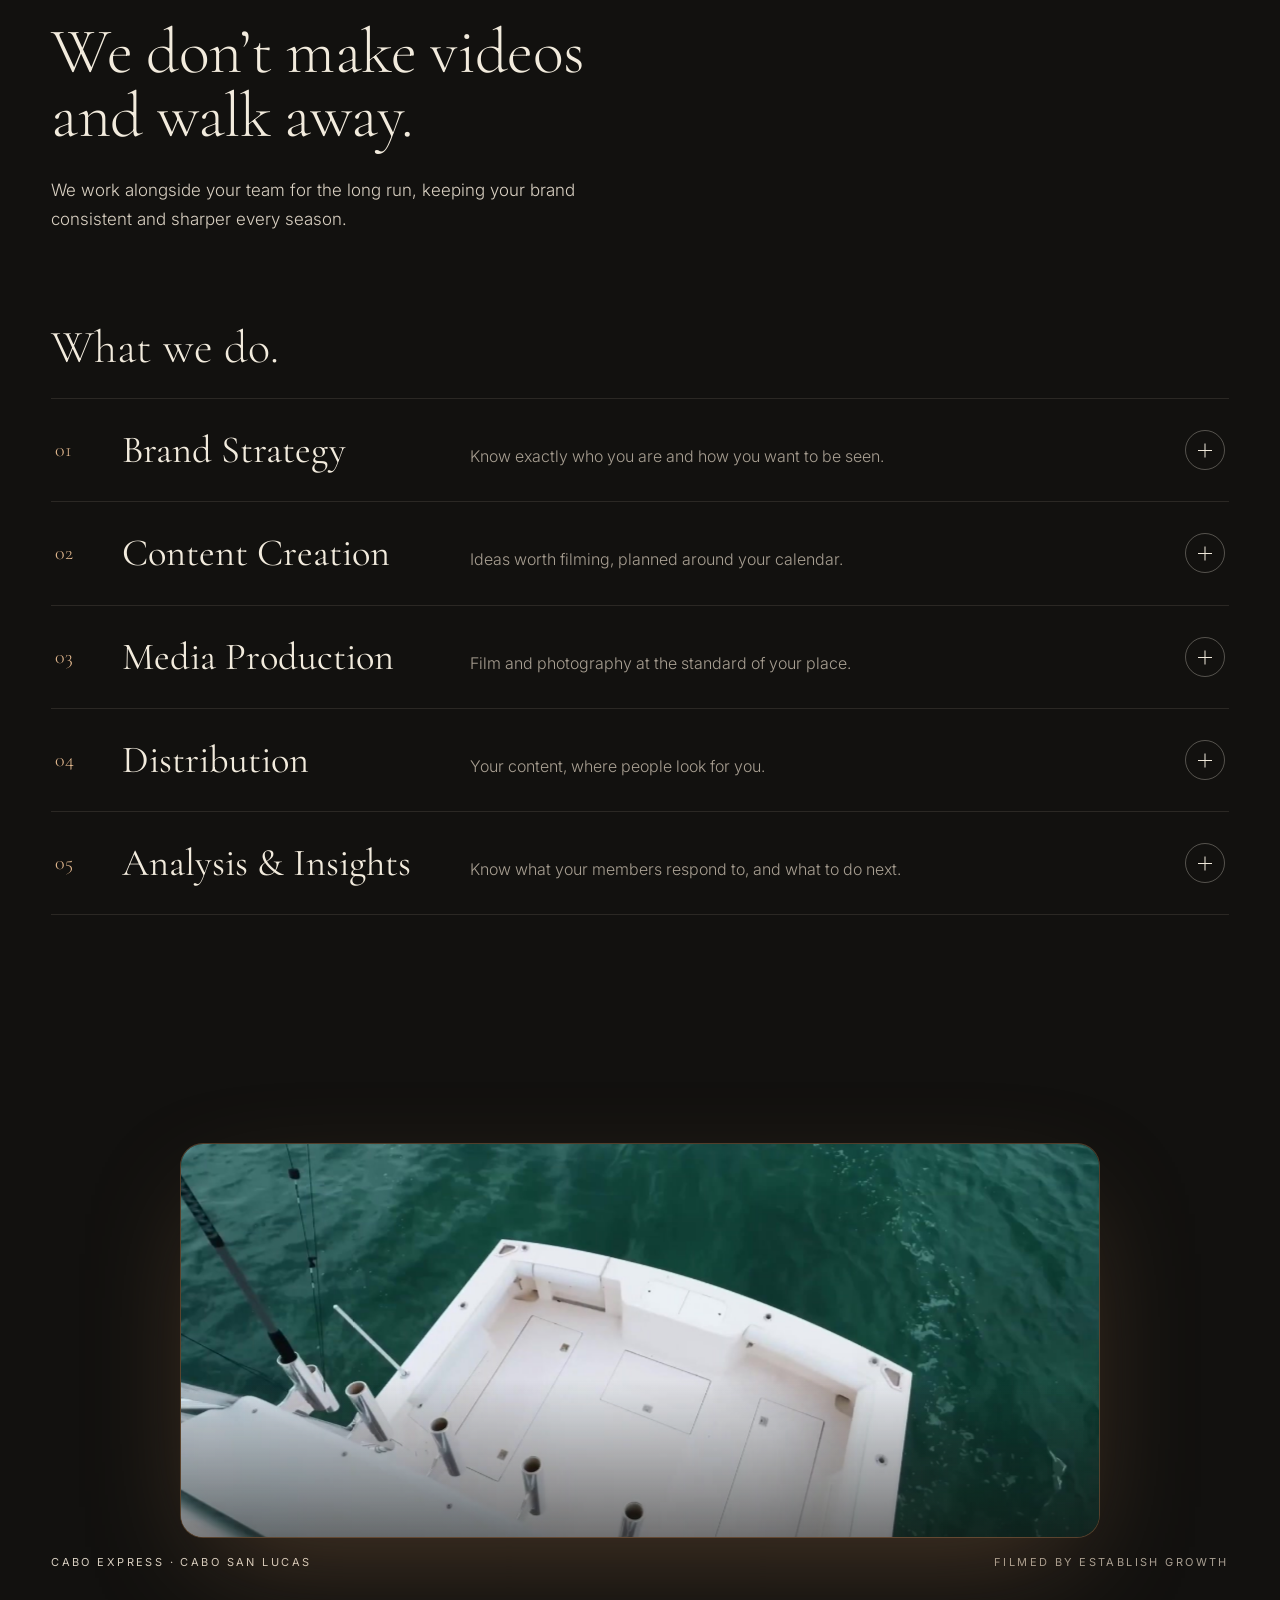
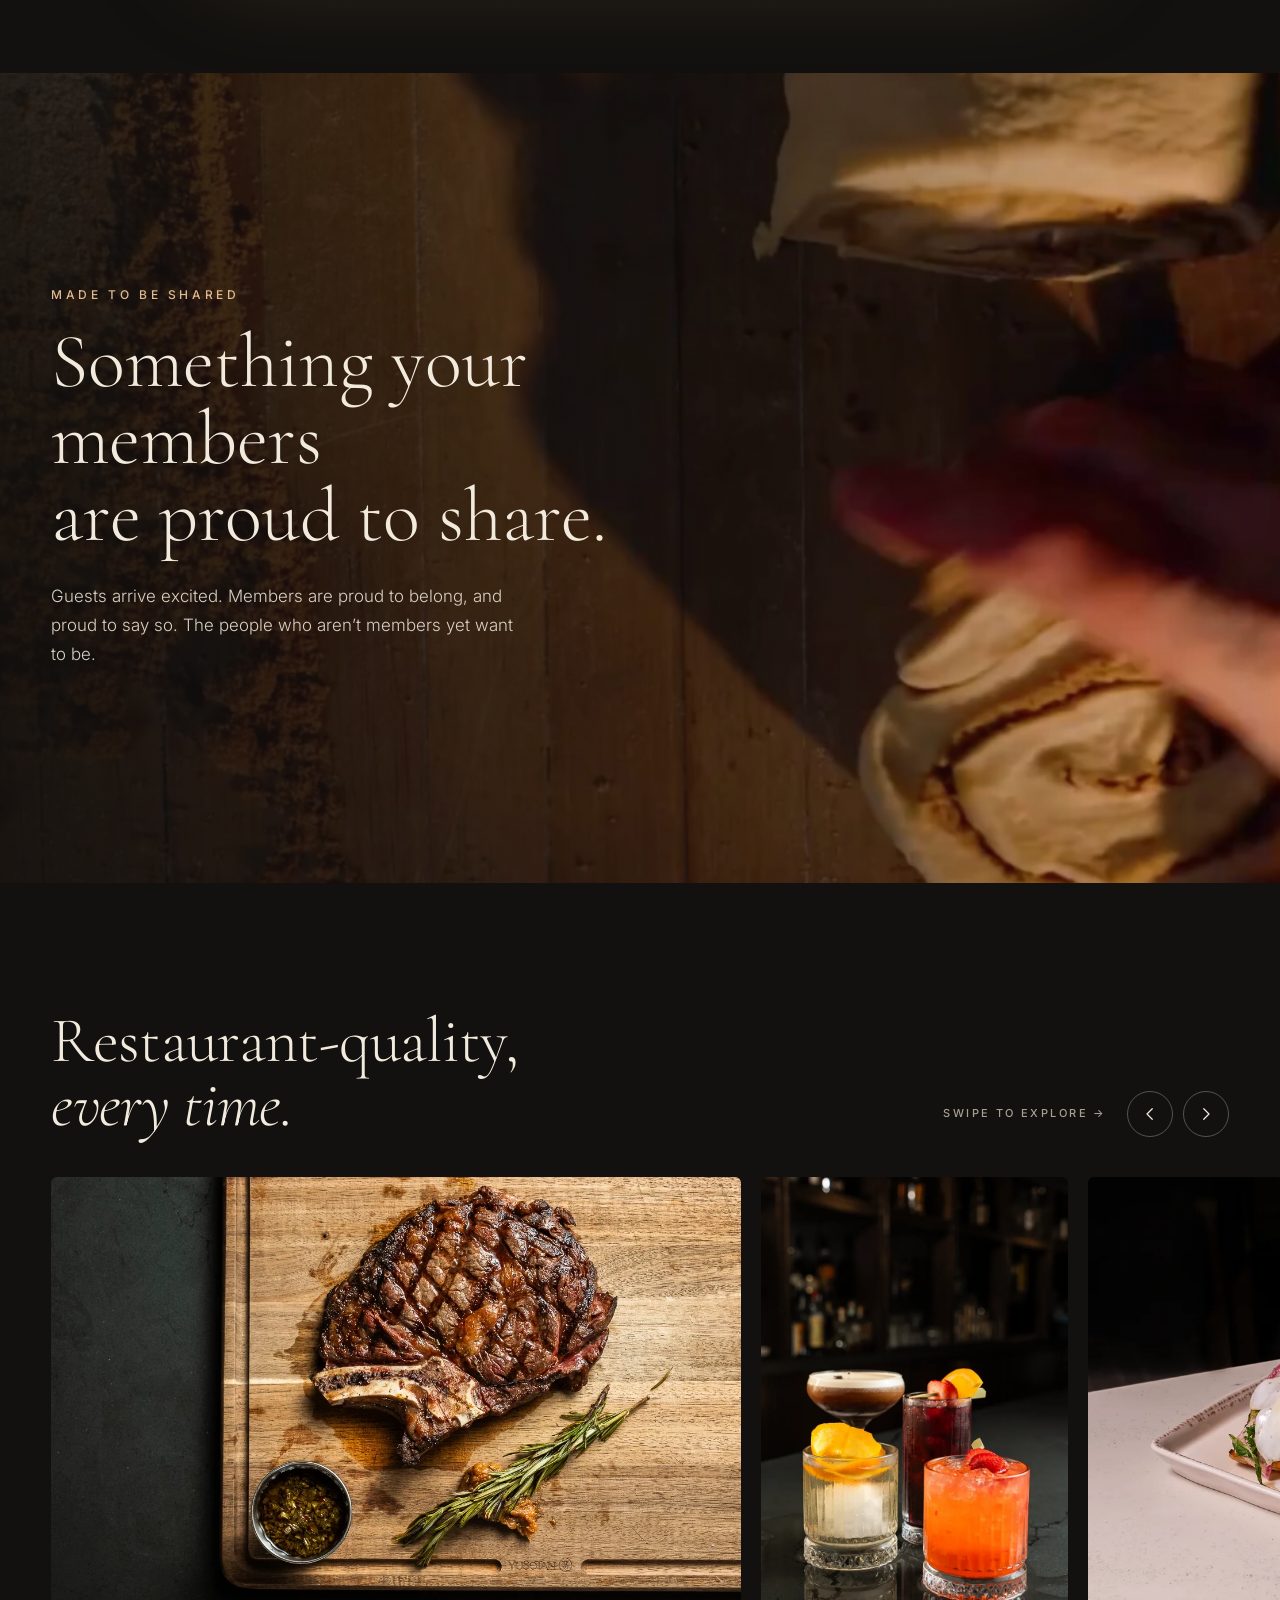
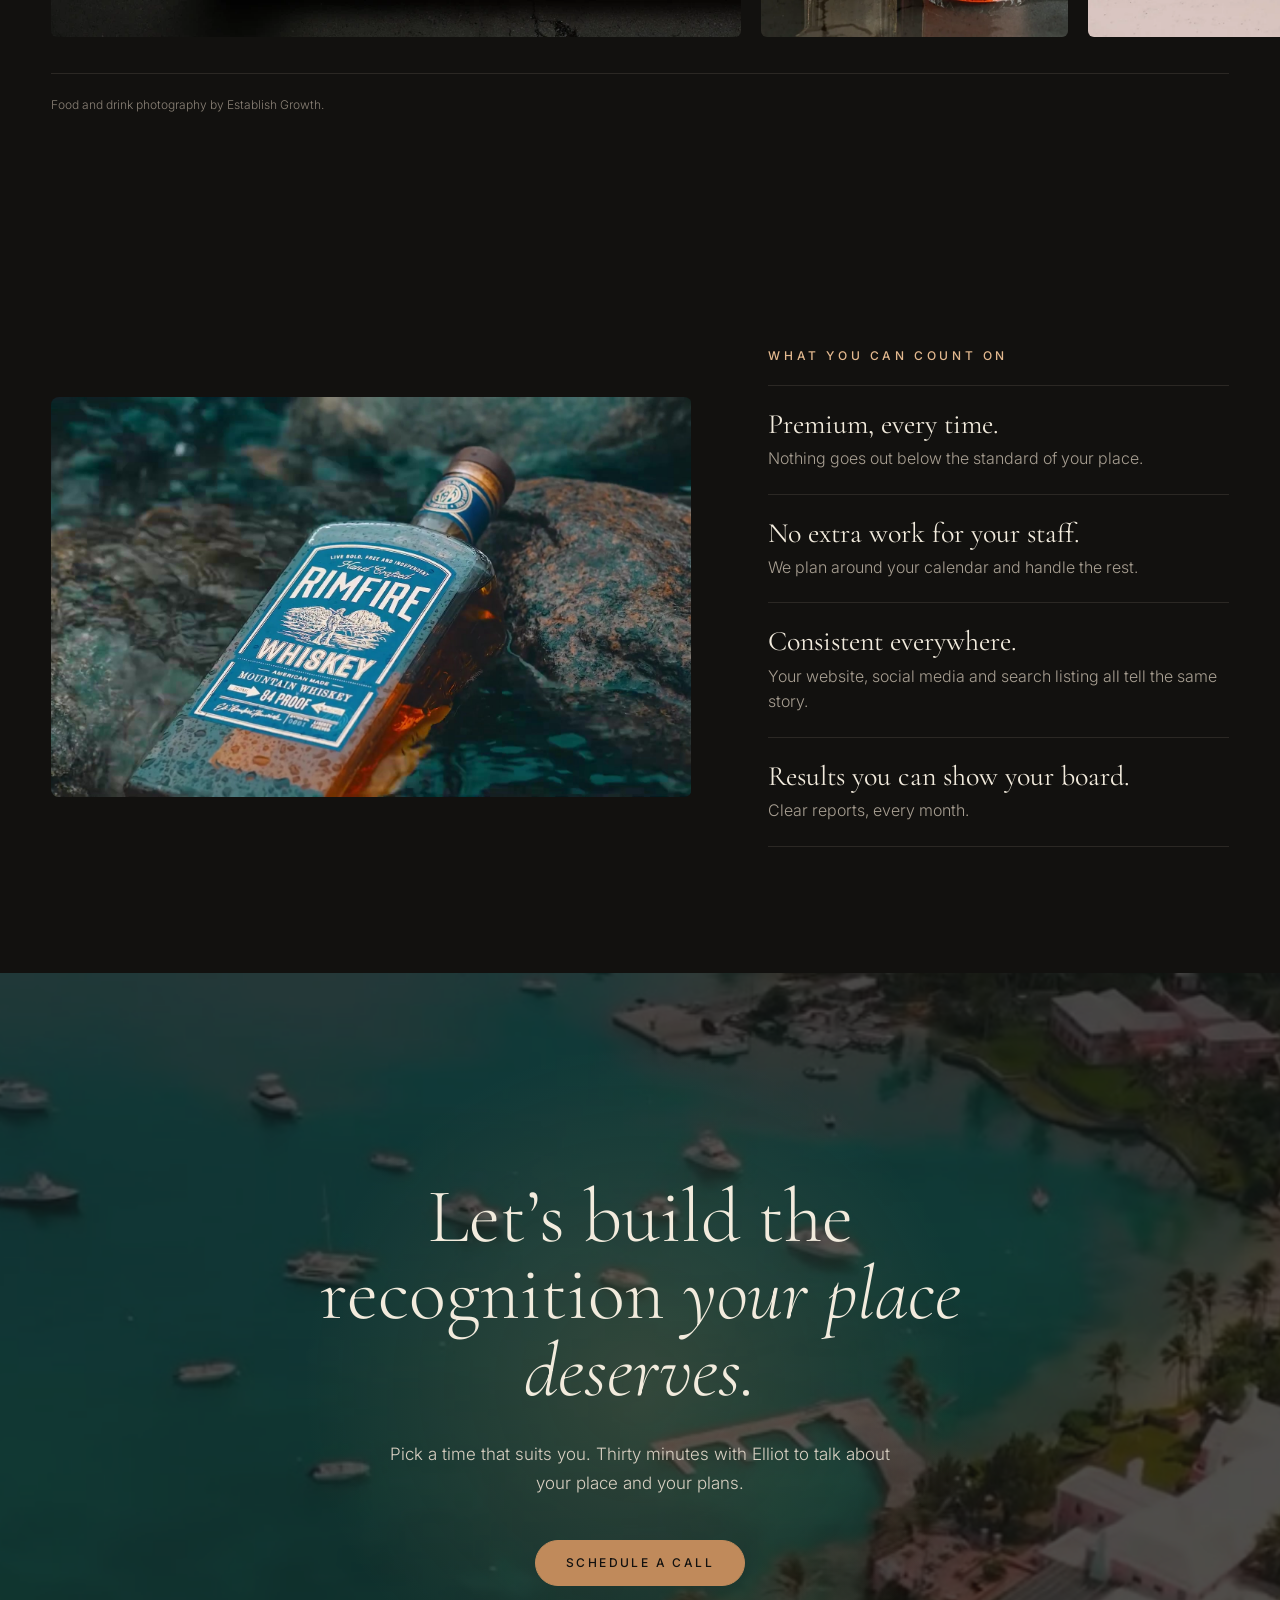
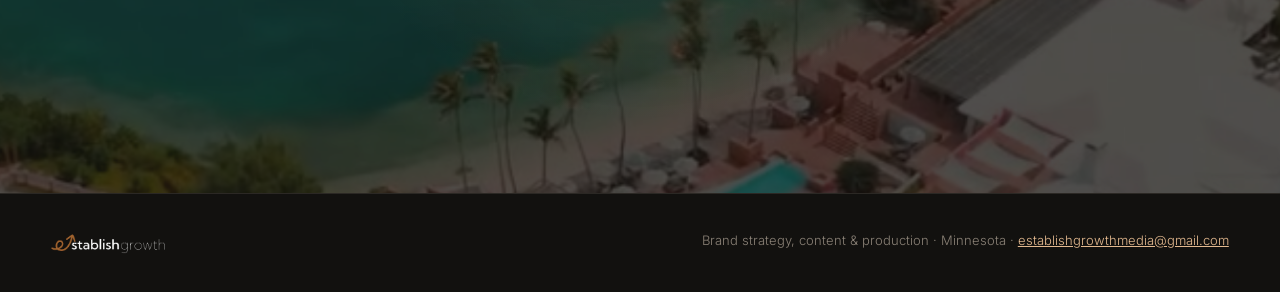
==== commit 6df6be3f: "Premium page: link preview shows the hero with three reels Co-Authored-By: Claude Opus 5.5 <noreply@" ====
--- a/premium/index.html
+++ b/premium/index.html
@@ -6,7 +6,11 @@
 <title>Establish Growth — Brand strategy &amp; content for lifestyle brands</title>
 <link rel="canonical" href="https://establishgrowth.com/premium/">
 <meta property="og:title" content="Establish Growth — Brand strategy &amp; content for lifestyle brands">
-<meta property="og:image" content="https://establishgrowth.com/premium/assets/hero-cabo.jpg">
+<meta property="og:image" content="https://establishgrowth.com/premium/assets/share.jpg">
+<meta property="og:image:width" content="1200">
+<meta property="og:image:height" content="630">
+<meta property="og:description" content="Brand strategy and content for clubs, resorts and residences.">
+<meta name="twitter:card" content="summary_large_image">
 <meta name="description" content="Premium video and photography for country clubs, resorts, luxury residences and wellness. Content built on who you are.">
 <link rel="preconnect" href="https://fonts.googleapis.com">
 <link rel="preconnect" href="https://fonts.gstatic.com" crossorigin>
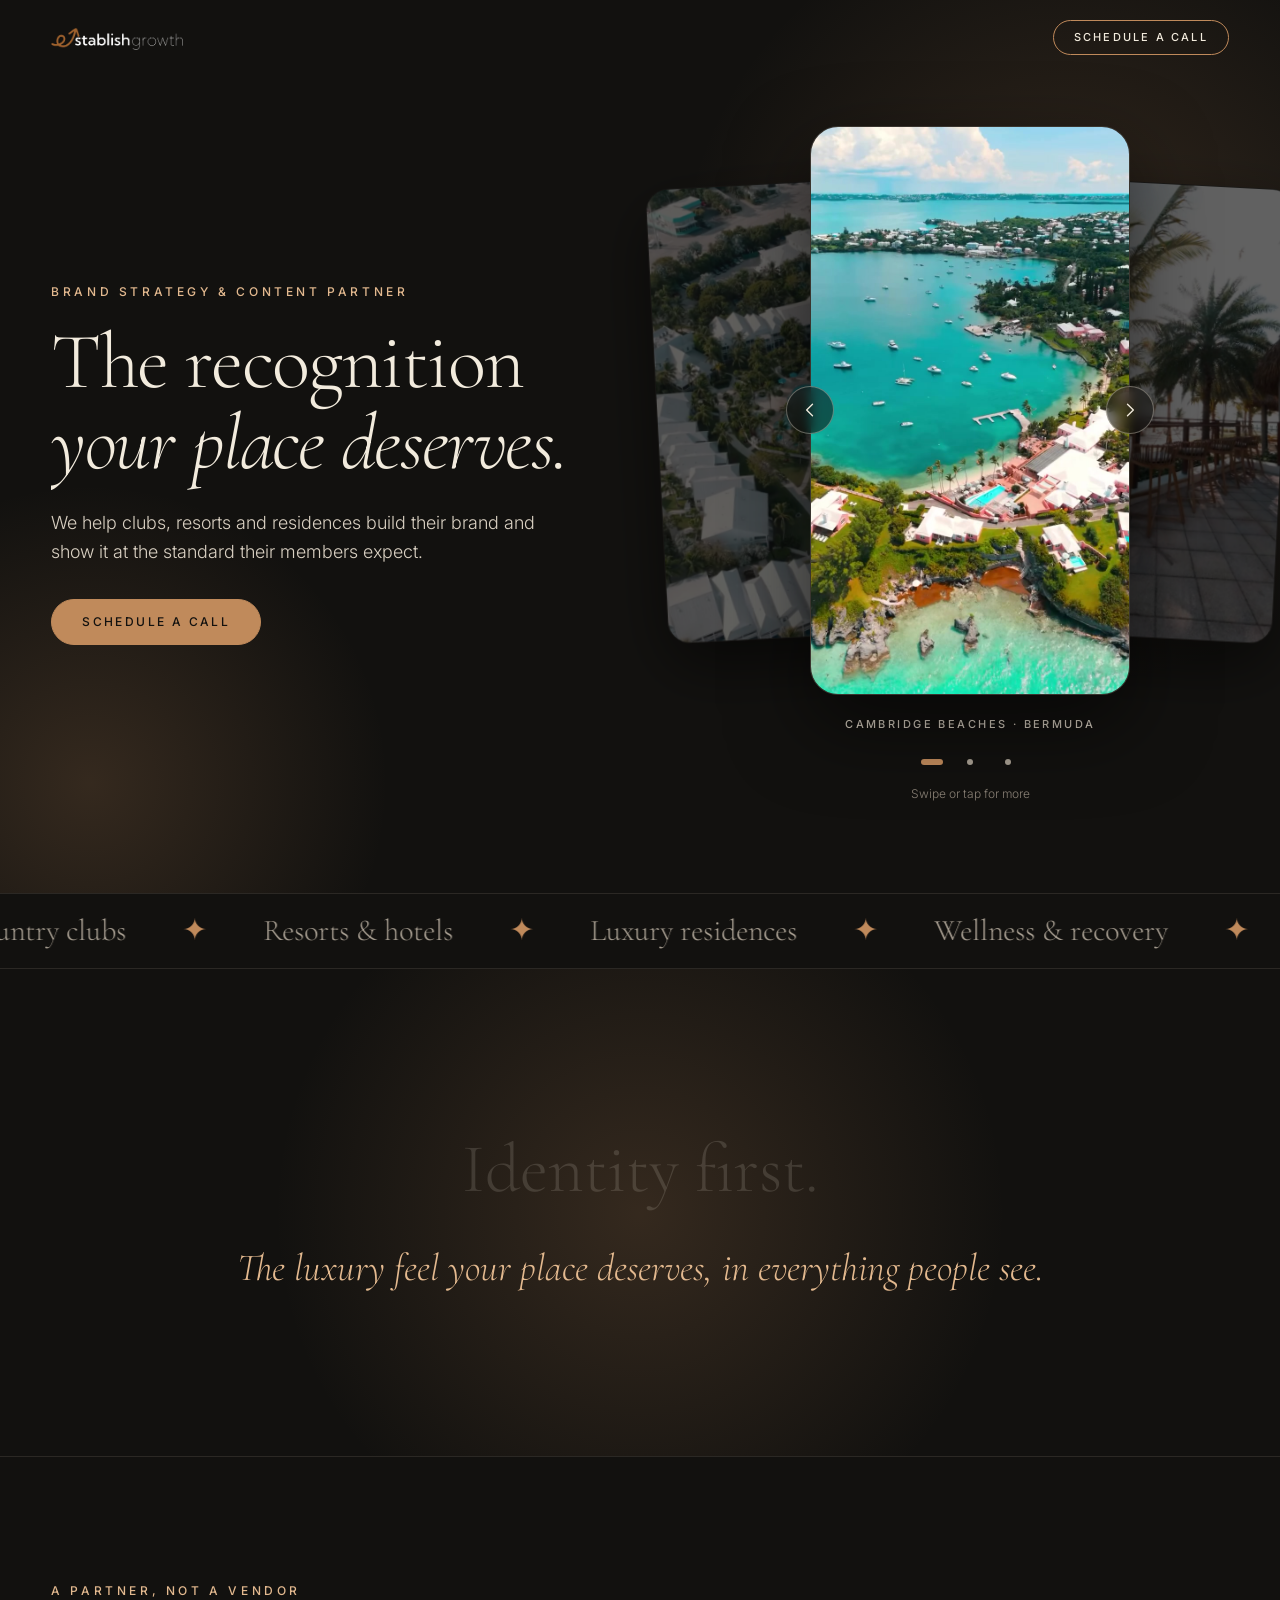
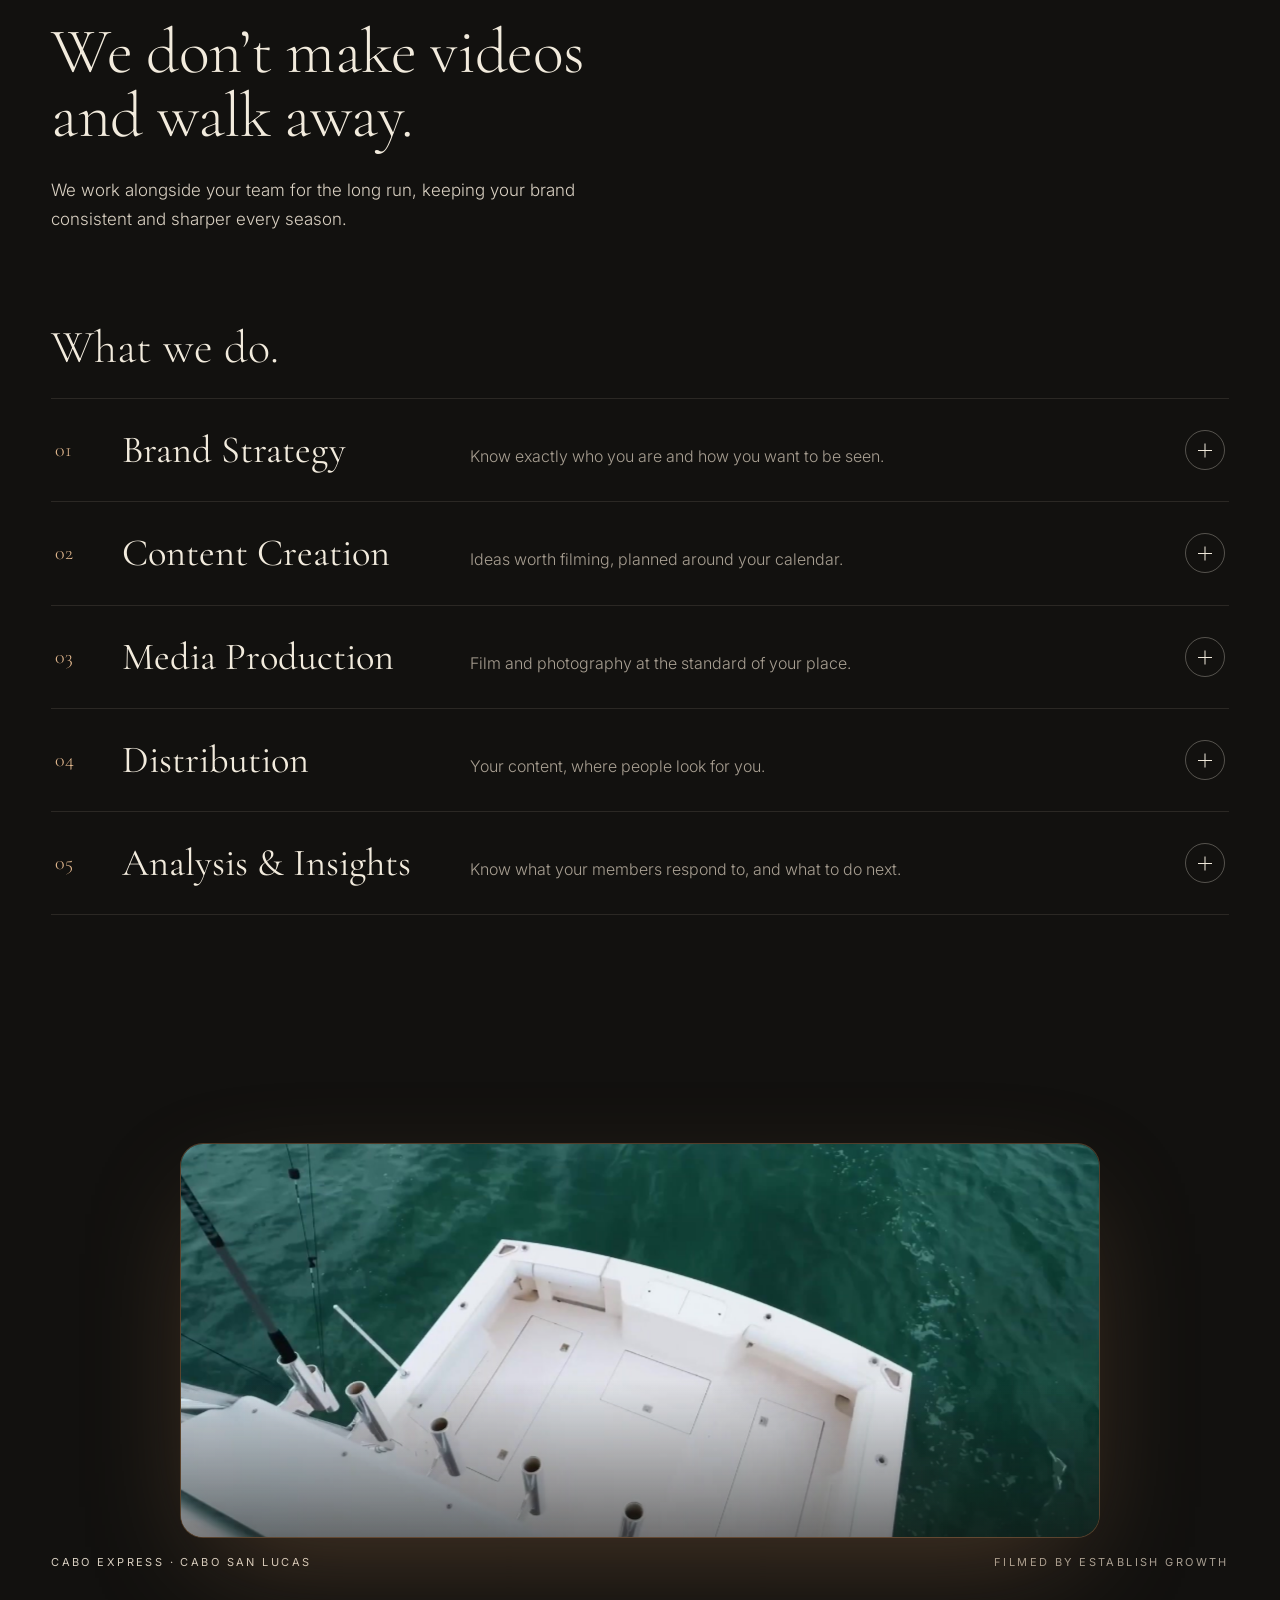
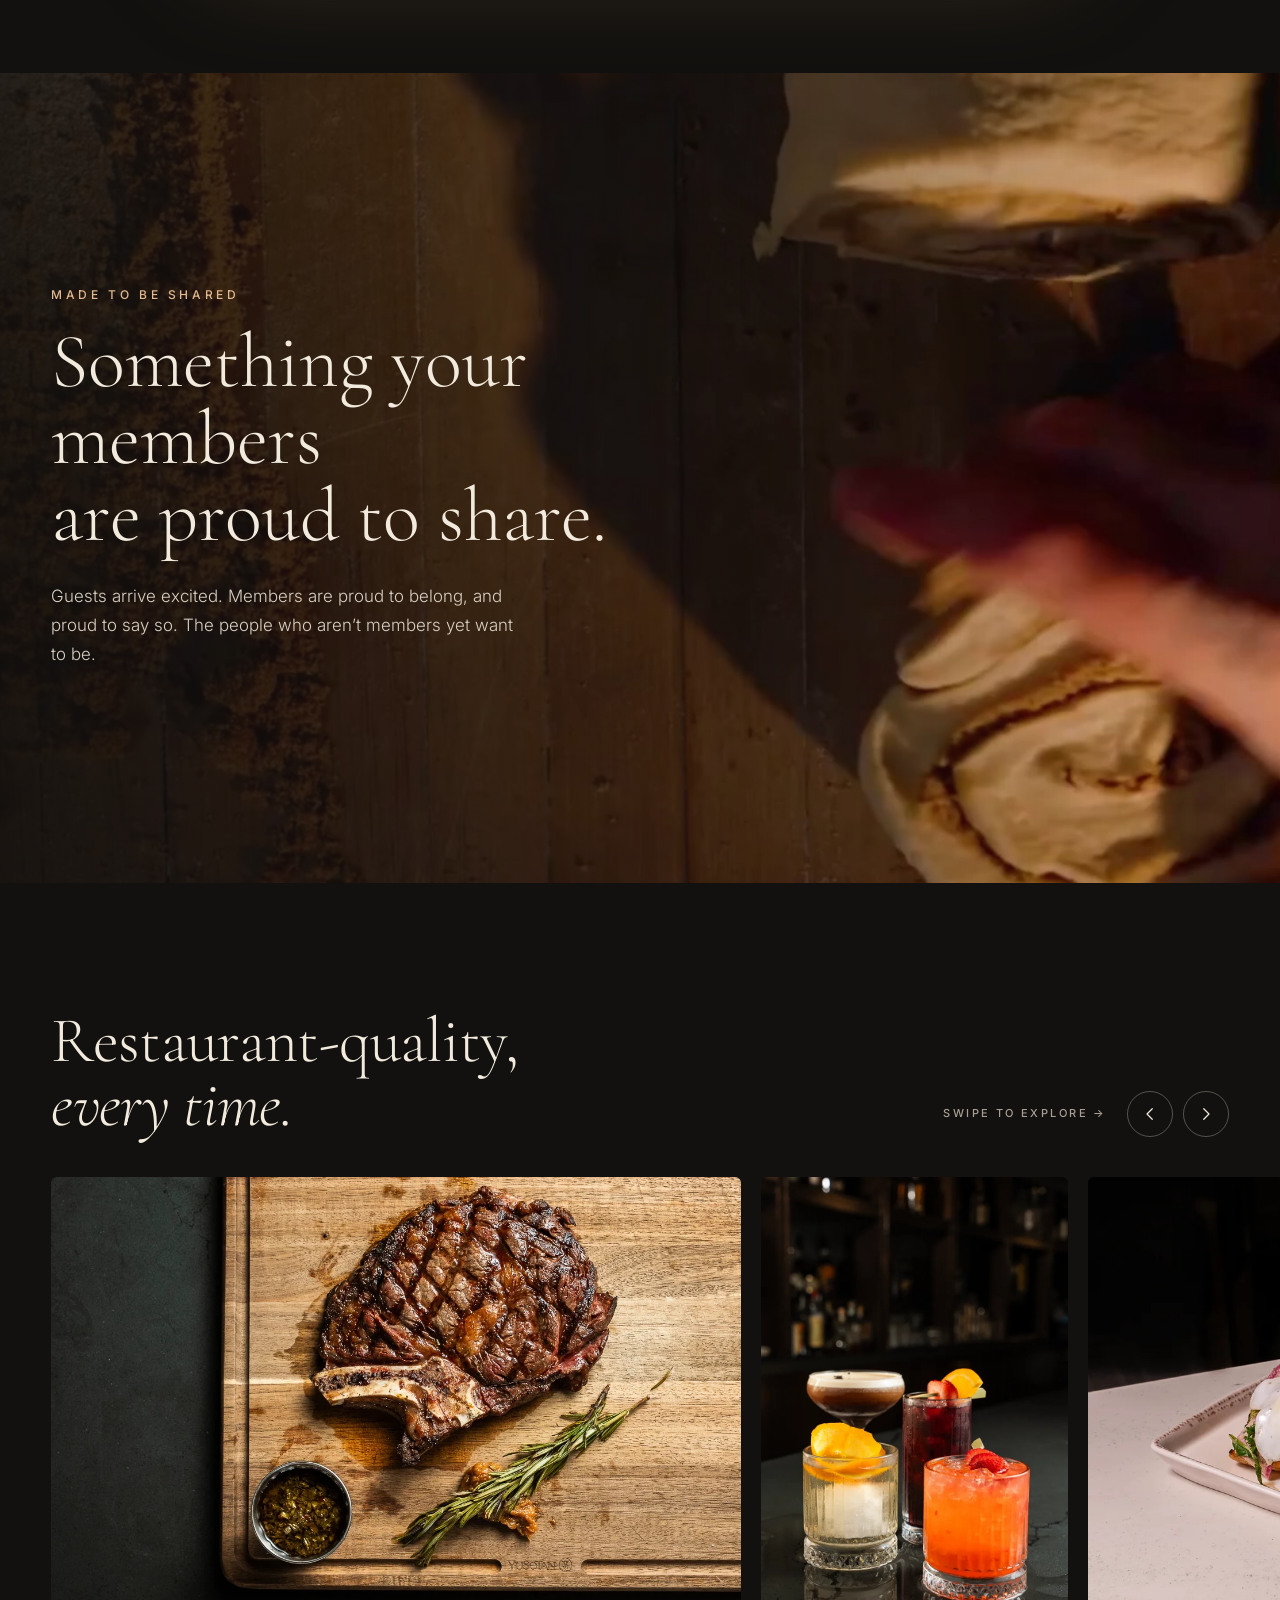
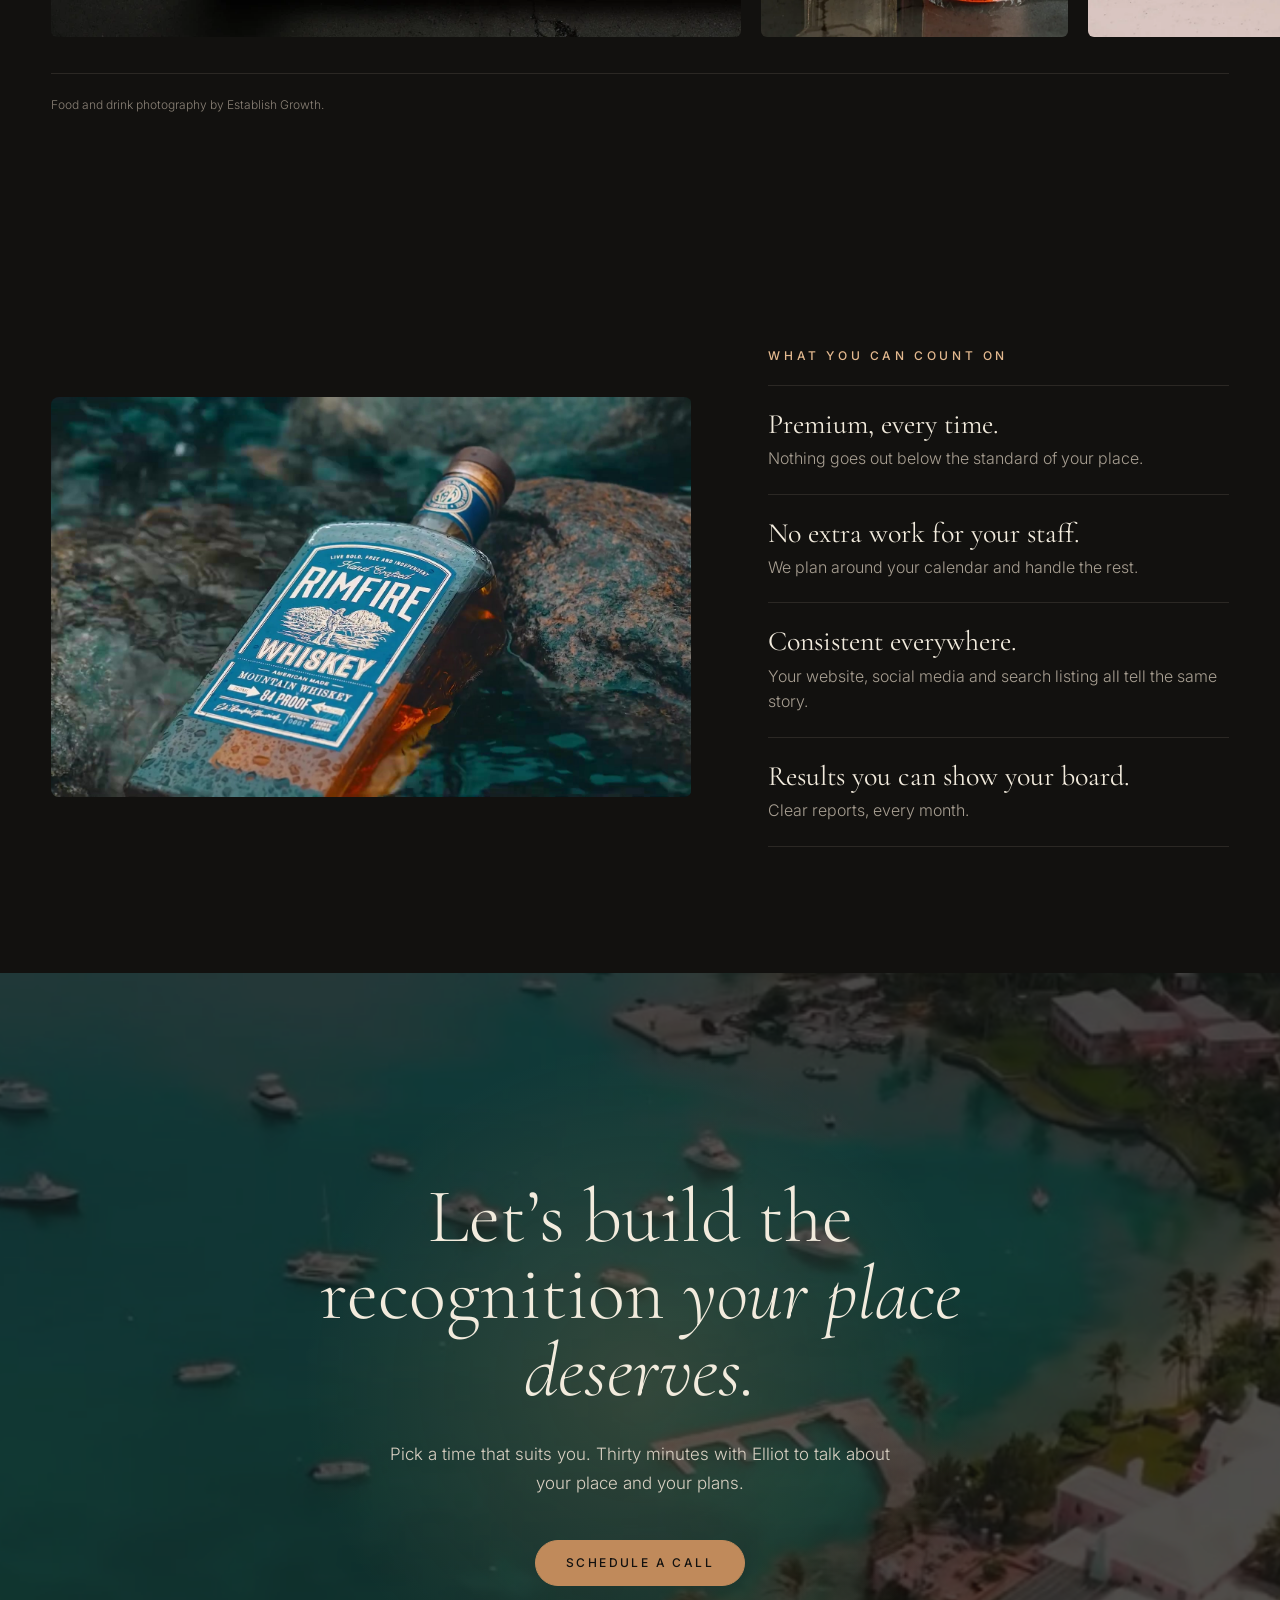
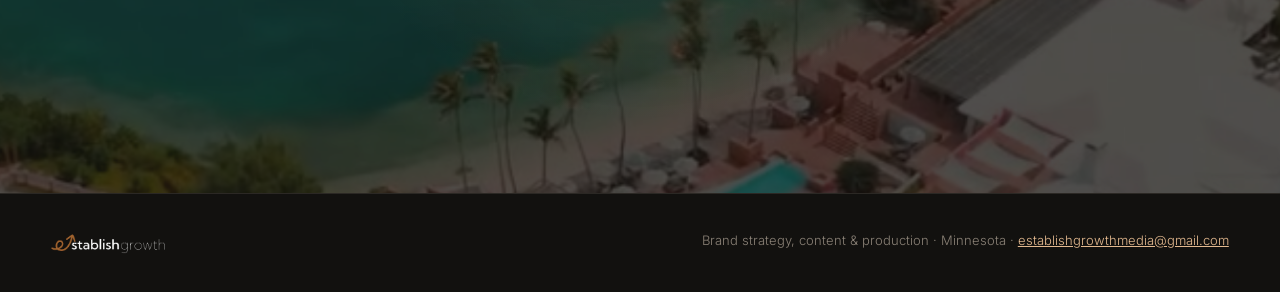
==== commit 2c19863d: "Premium page: stop headline descenders clipping Co-Authored-By: Claude Opus 5.5 <noreply@anthropic.c" ====
--- a/premium/index.html
+++ b/premium/index.html
@@ -49,7 +49,7 @@
 .heroreels{flex:1 1 440px;min-width:0}
 .hero h1{margin:0;font:300 clamp(48px,6.2vw,92px)/.98 var(--serif);letter-spacing:-.02em}
 .hero p.lead{margin:26px 0 32px;max-width:520px;font:300 18px/1.6 var(--sans);color:var(--soft)}
-.line{display:block;overflow:hidden}
+.line{display:block;overflow:hidden;padding:.04em 0 .2em;margin-bottom:-.2em}
 .line > span{display:block;transform:translateY(105%);transition:transform 1.3s cubic-bezier(.2,.7,.2,1)}
 .hero.go .line > span{transform:none}
 .hero .fade{opacity:0;transform:translateY(20px);transition:opacity 1.2s ease,transform 1.2s ease}
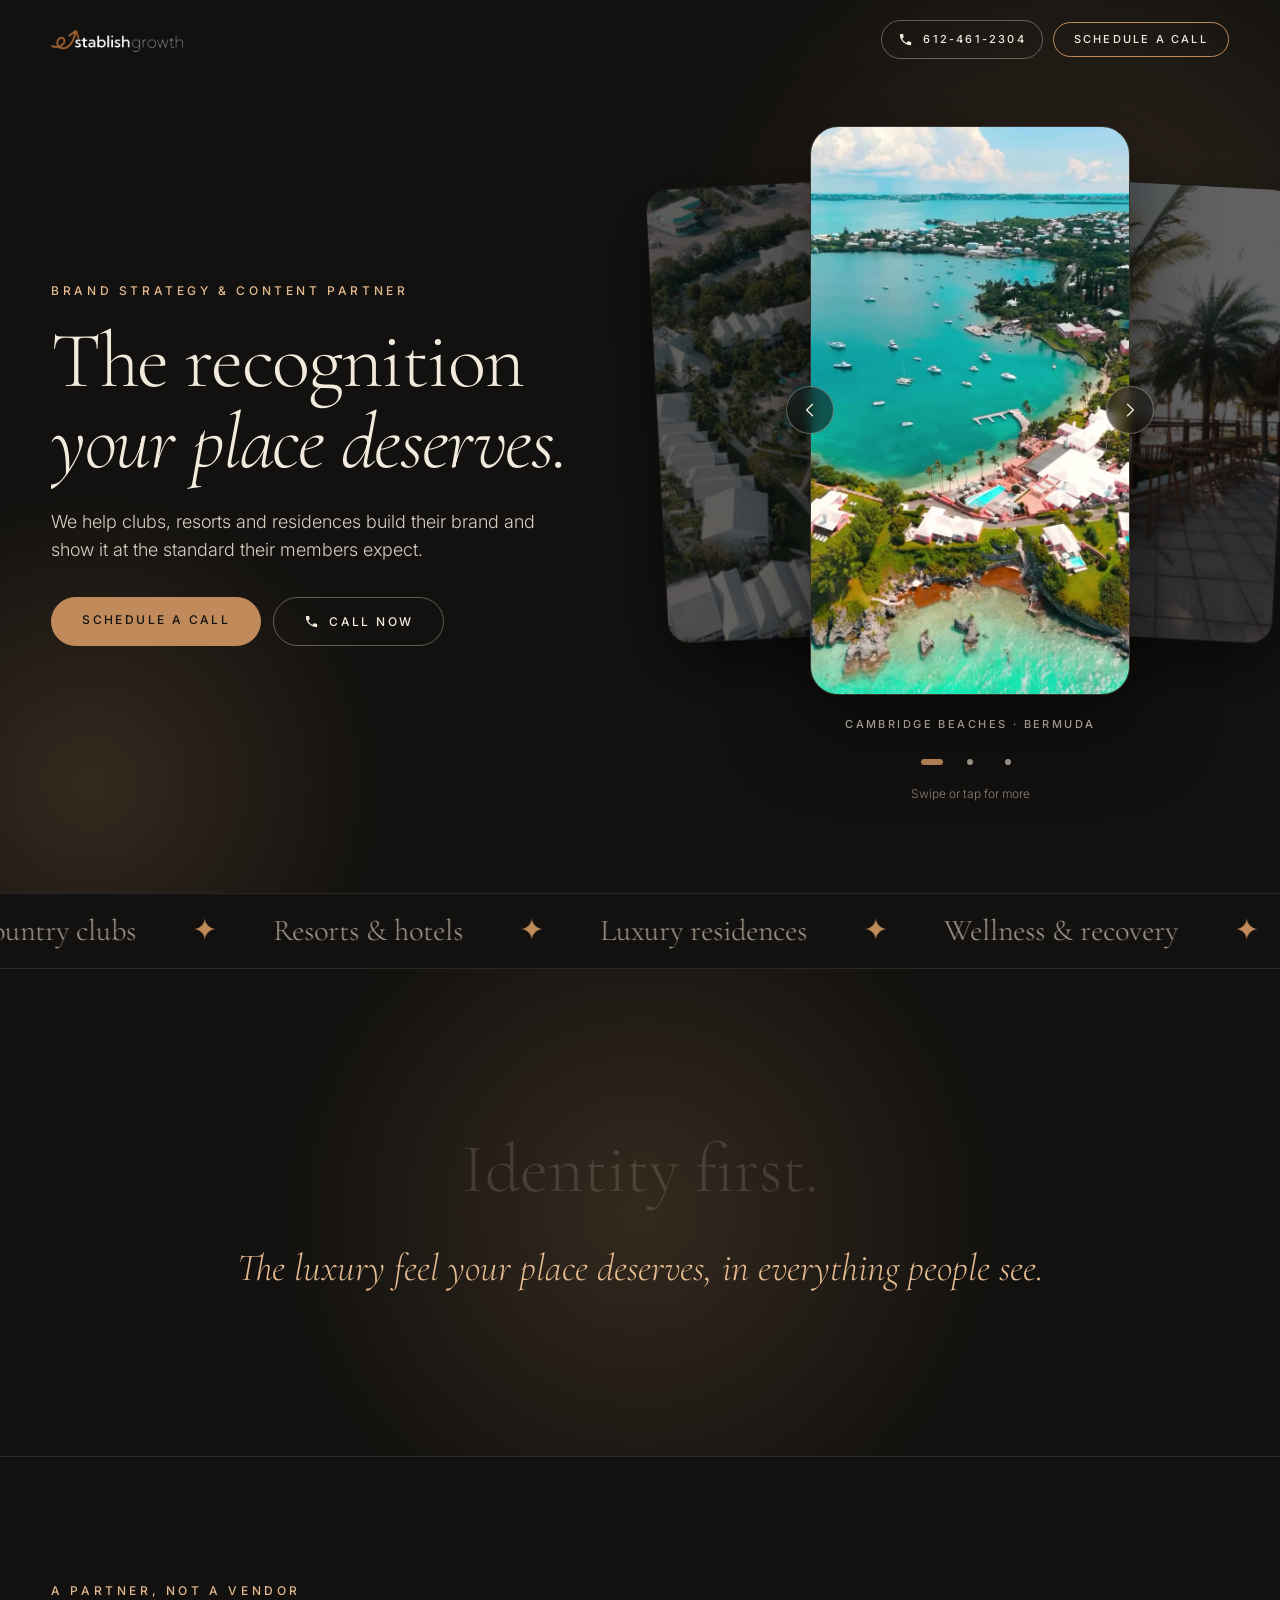
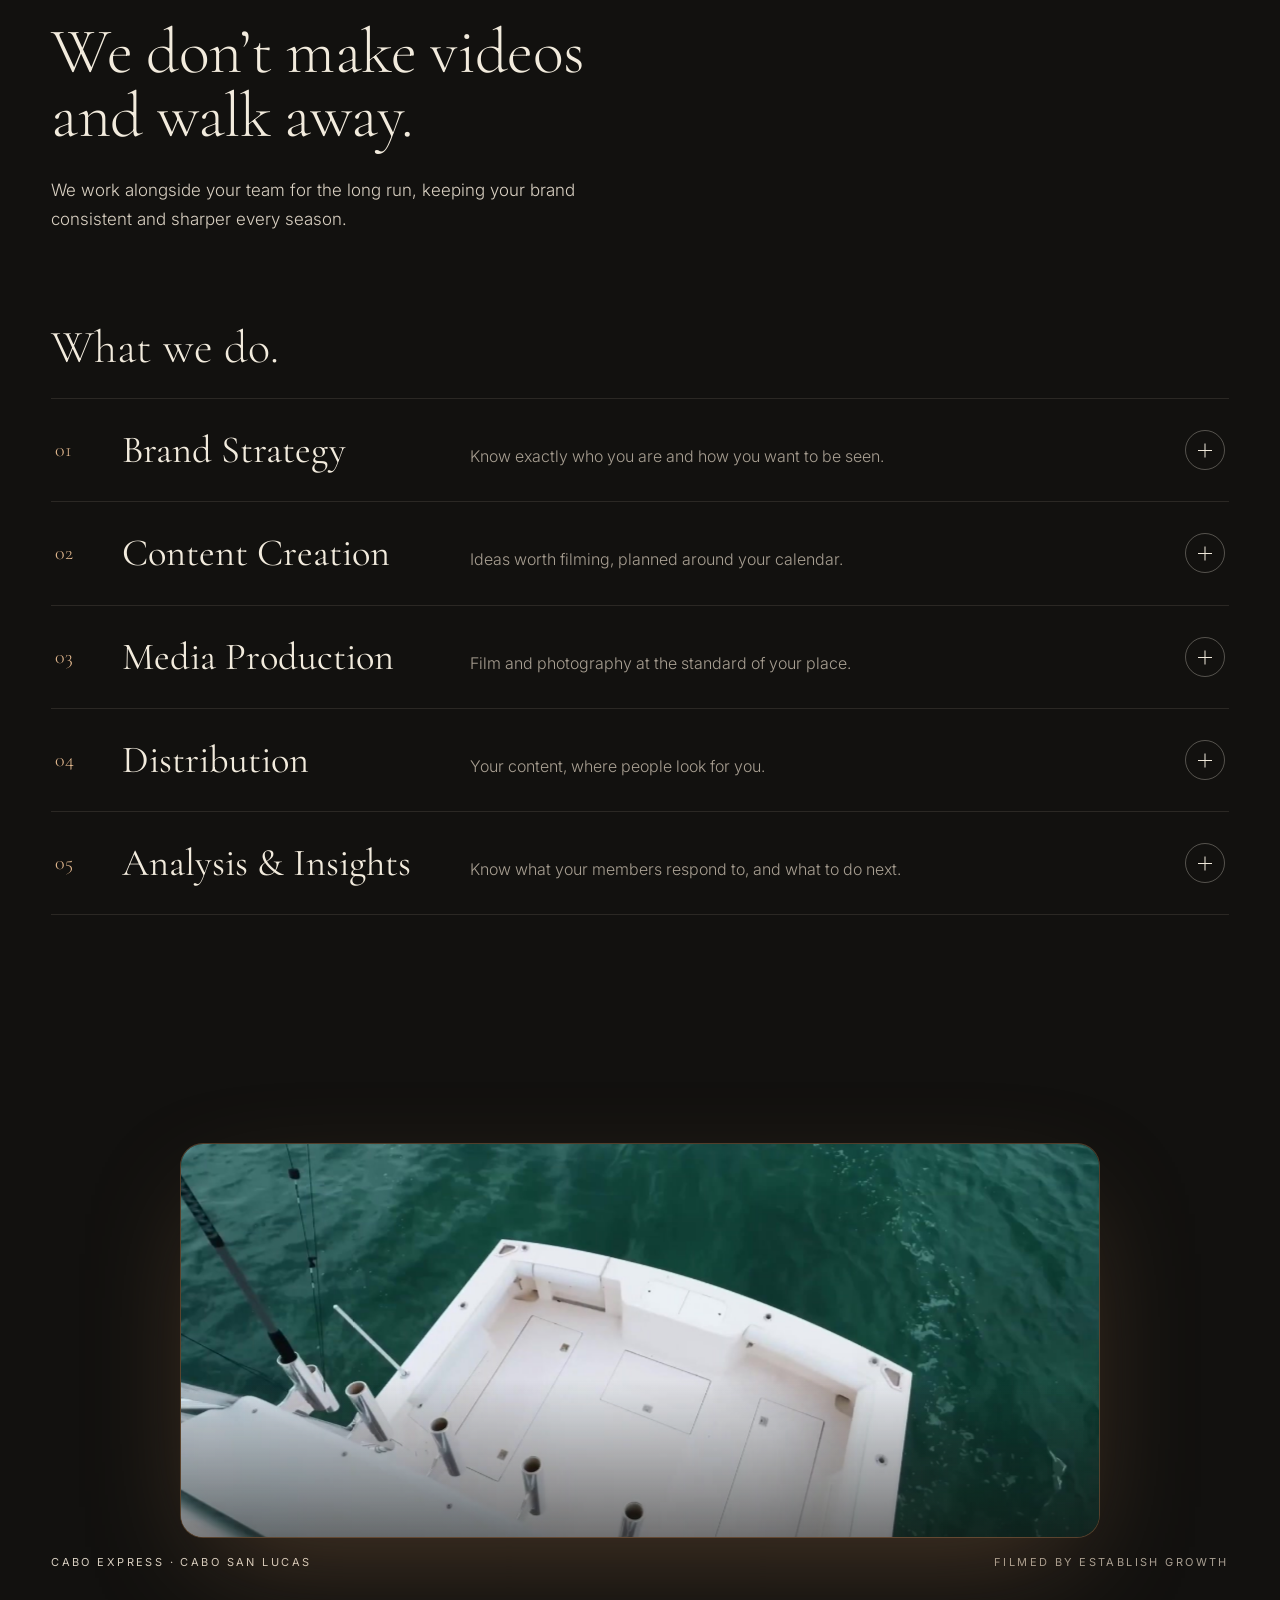
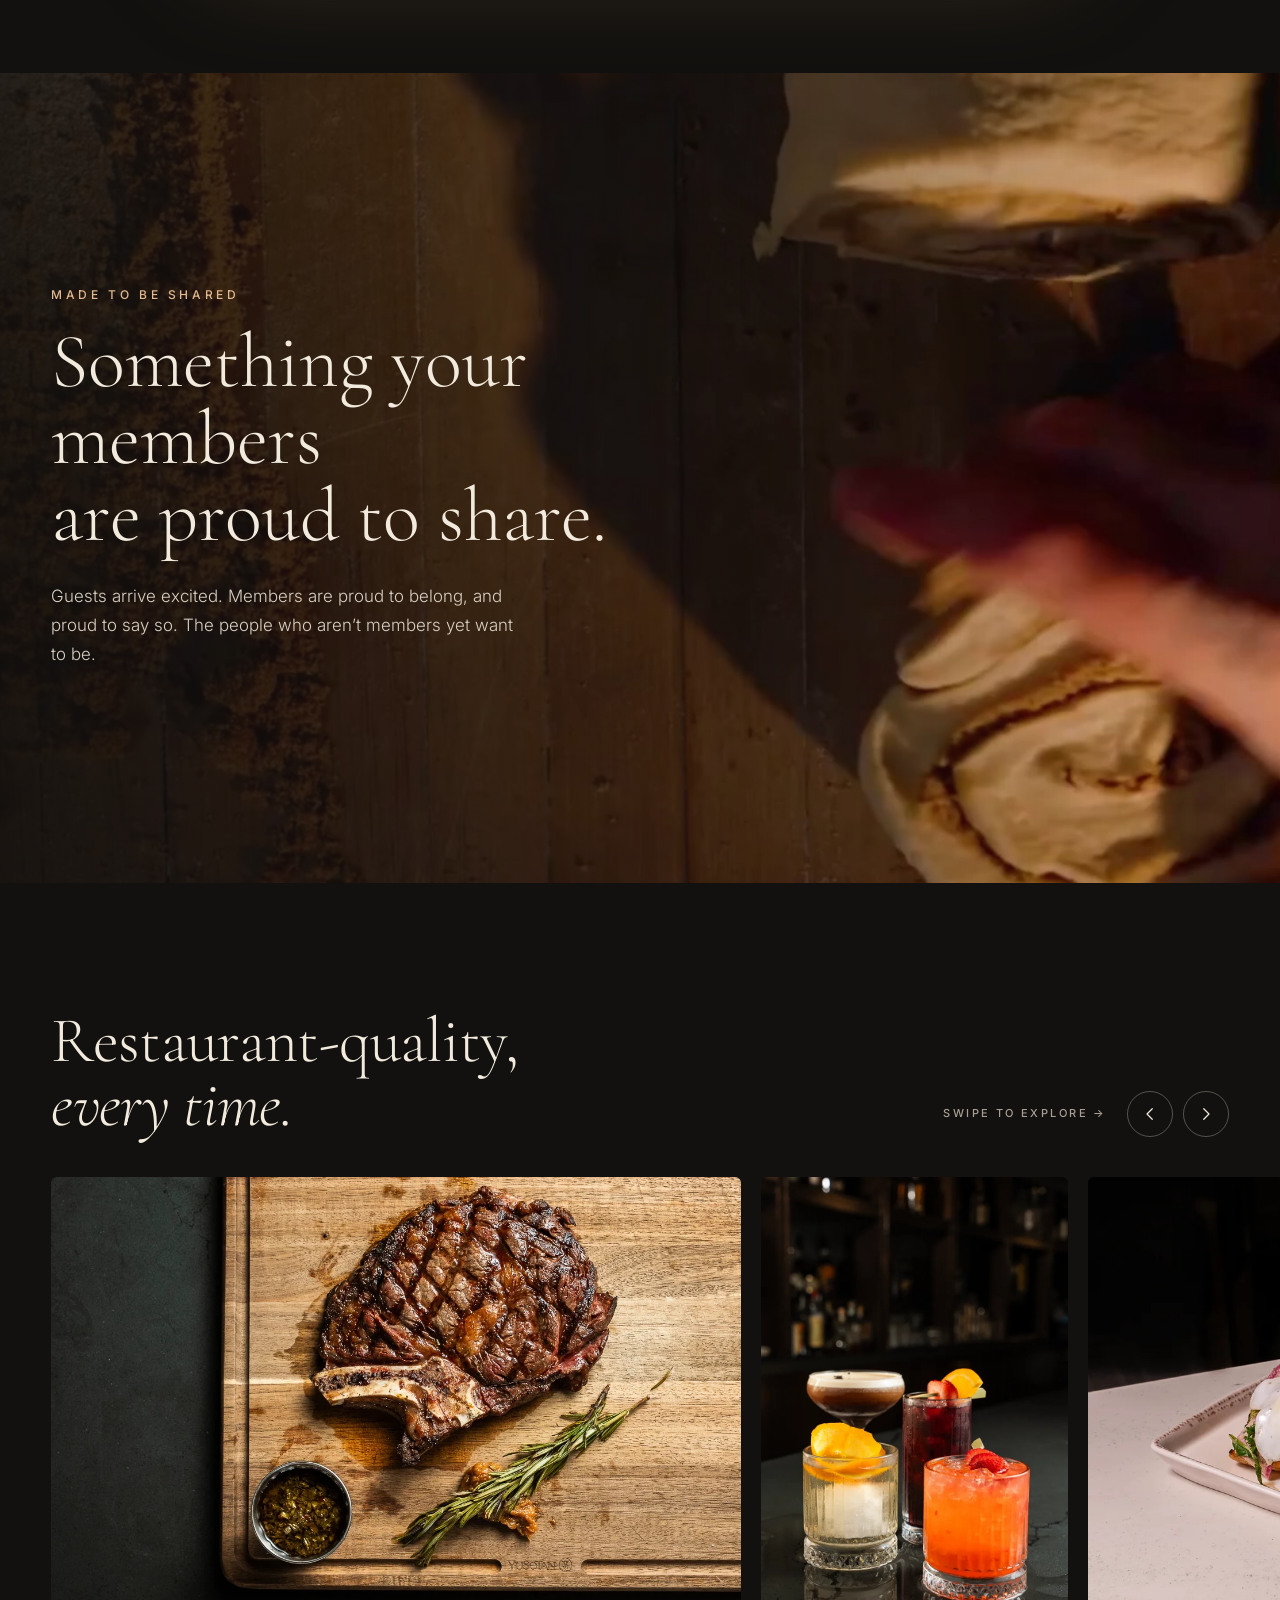
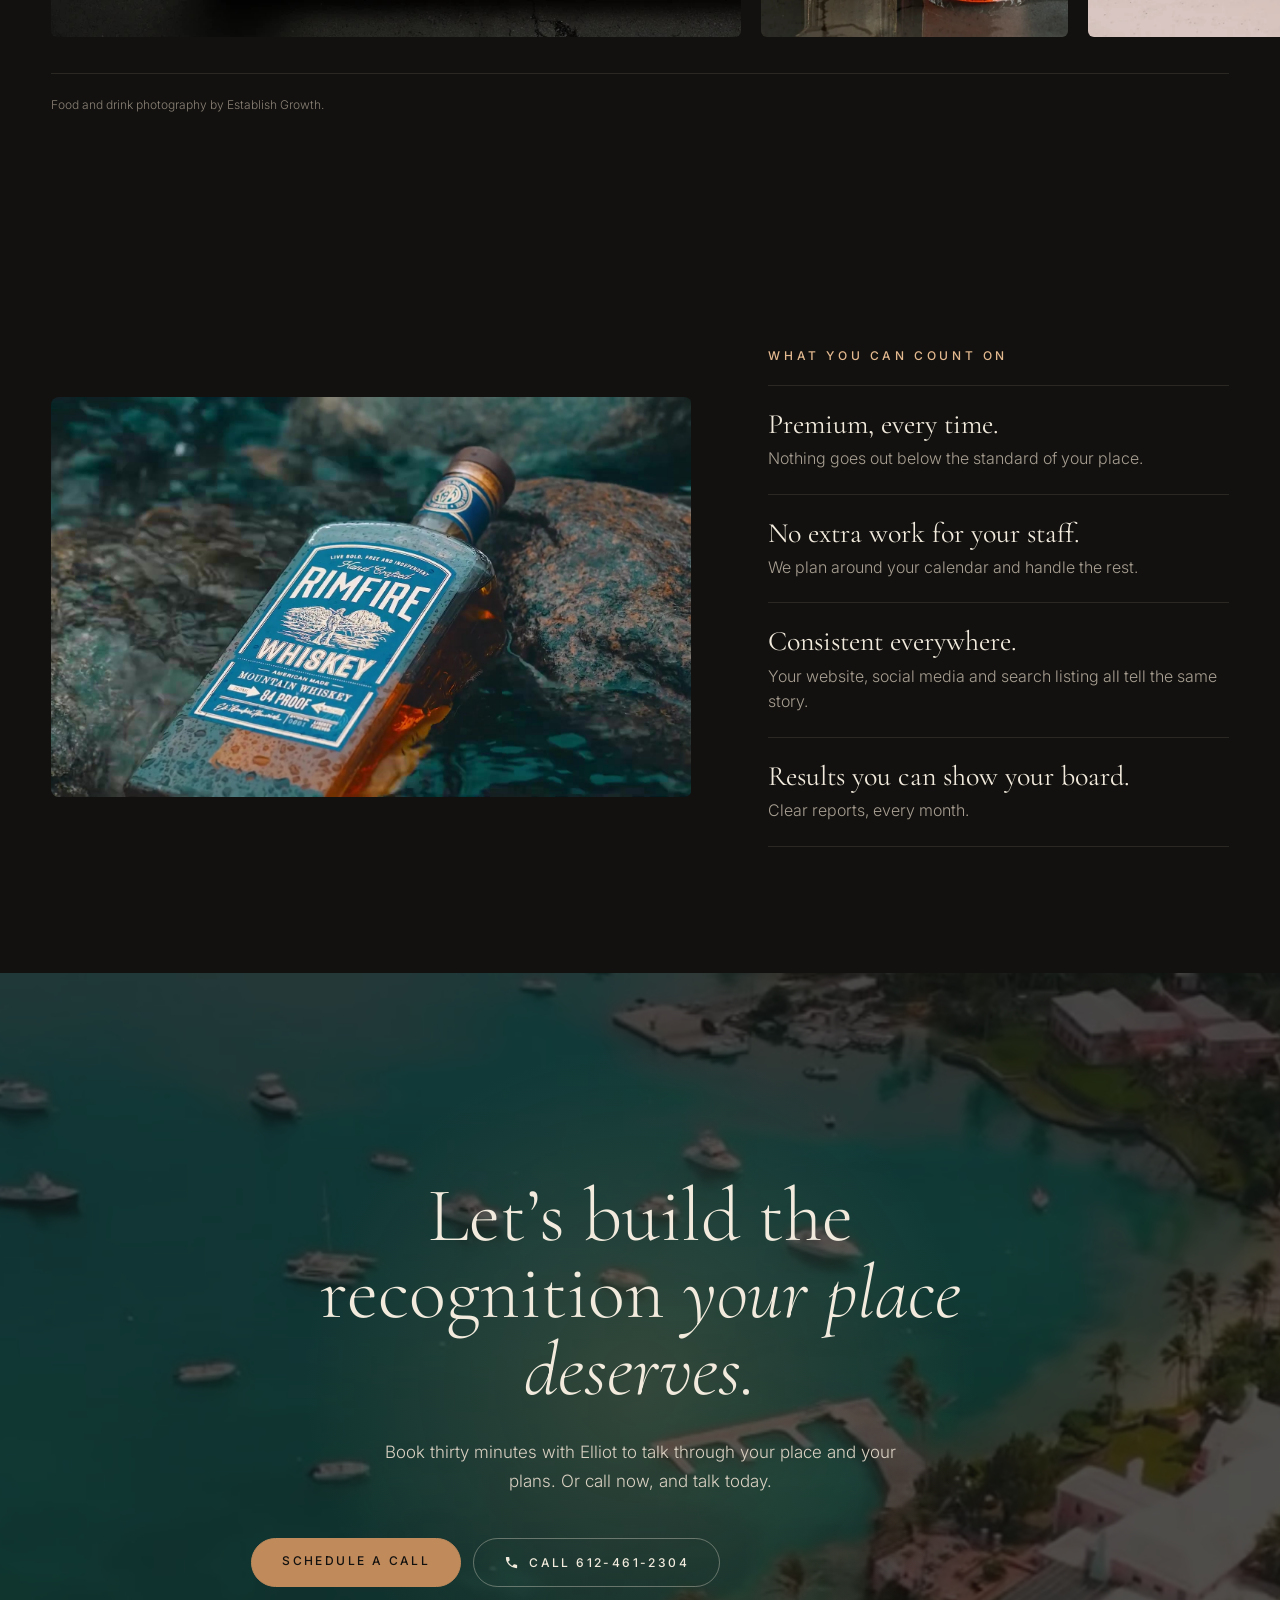
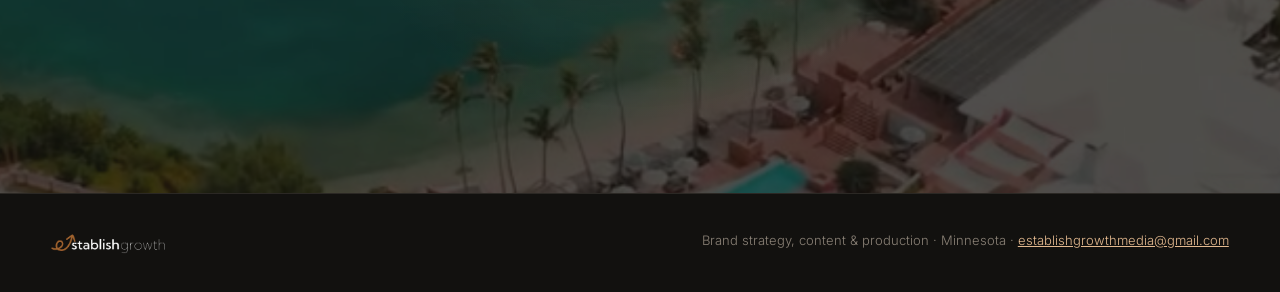
==== commit 17f391cb: "Premium page: Call now buttons, website field in booking form Co-Authored-By: Claude Opus 5.5 <norep" ====
--- a/premium/index.html
+++ b/premium/index.html
@@ -40,6 +40,12 @@
 .brand{color:var(--cream);text-decoration:none;font:500 12px/1 var(--sans);letter-spacing:.32em;text-transform:uppercase}
 header .btn{padding:11px 20px;font-size:11px;white-space:nowrap}
 header .btn .sm{display:none}
+.hdr-r{display:flex;gap:10px;align-items:center}
+.btn.call{display:inline-flex;align-items:center;gap:10px;border-color:rgba(242,235,221,.35)}
+.btn.call:hover{background:var(--cream);border-color:var(--cream);color:var(--ink)}
+header .btn.call{padding:11px 16px}
+.ctas{display:flex;flex-wrap:wrap;gap:12px;justify-content:inherit}
+@media (max-width:560px){header .btn.call .lg{display:none}header .btn.call{padding:10px 12px}}
 @media (max-width:560px){header .btn .lg{display:none}header .btn .sm{display:inline}}
 
 /* hero */
@@ -287,7 +293,10 @@
 
 <header id="hdr">
   <a class="brand" href="https://establishgrowth.com" aria-label="Establish Growth"><img src="assets/logo.webp" alt="Establish Growth" width="640" height="146" style="height:30px;width:auto"></a>
-  <a class="btn" href="#book" data-book><span class="lg">Schedule a call</span><span class="sm">Book a call</span></a>
+  <div class="hdr-r">
+    <a class="btn call" href="tel:+16124612304" aria-label="Call now: 612-461-2304"><svg viewBox="0 0 24 24" width="15" height="15" aria-hidden="true" style="flex:none"><path fill="currentColor" d="M6.6 10.8a15.1 15.1 0 0 0 6.6 6.6l2.2-2.2a1 1 0 0 1 1-.25 11.4 11.4 0 0 0 3.6.57 1 1 0 0 1 1 1V20a1 1 0 0 1-1 1A17 17 0 0 1 3 4a1 1 0 0 1 1-1h3.5a1 1 0 0 1 1 1c0 1.25.2 2.46.57 3.6a1 1 0 0 1-.25 1z"/></svg><span class="lg">612-461-2304</span></a>
+    <a class="btn" href="#book" data-book><span class="lg">Schedule a call</span><span class="sm">Book a call</span></a>
+  </div>
 </header>
 
 <main>
@@ -300,7 +309,7 @@
         <p class="eyebrow fade" style="transition-delay:.1s">Brand strategy &amp; content partner</p>
         <h1><span class="line"><span>The recognition</span></span><span class="line"><span style="transition-delay:.15s"><i style="font-weight:300">your place deserves.</i></span></span></h1>
         <p class="lead fade" style="transition-delay:.55s">We help clubs, resorts and residences build their brand and show it at the standard their members expect.</p>
-        <div class="fade cta" style="transition-delay:.75s"><a class="btn solid" href="#book" data-book>Schedule a call</a></div>
+        <div class="fade cta ctas" style="transition-delay:.75s"><a class="btn solid" href="#book" data-book>Schedule a call</a><a class="btn call" href="tel:+16124612304"><svg viewBox="0 0 24 24" width="15" height="15" aria-hidden="true" style="flex:none"><path fill="currentColor" d="M6.6 10.8a15.1 15.1 0 0 0 6.6 6.6l2.2-2.2a1 1 0 0 1 1-.25 11.4 11.4 0 0 0 3.6.57 1 1 0 0 1 1 1V20a1 1 0 0 1-1 1A17 17 0 0 1 3 4a1 1 0 0 1 1-1h3.5a1 1 0 0 1 1 1c0 1.25.2 2.46.57 3.6a1 1 0 0 1-.25 1z"/></svg>Call now</a></div>
       </div>
       <div class="heroreels fade" style="transition-delay:.4s">
       <div class="cf" id="cf" role="region" aria-roledescription="carousel" aria-label="Featured reels">
@@ -443,8 +452,8 @@
     <div class="glow" style="width:700px;height:700px;left:50%;top:50%;margin:-350px 0 0 -350px;z-index:1"></div>
     <div class="inner rv">
       <h2>Let’s build the recognition <i>your place deserves.</i></h2>
-      <p class="body">Pick a time that suits you. Thirty minutes with Elliot to talk about your place and your plans.</p>
-      <a class="btn solid" href="#book" data-book>Schedule a call</a>
+      <p class="body">Book thirty minutes with Elliot to talk through your place and your plans. Or call now, and talk today.</p>
+      <div class="ctas"><a class="btn solid" href="#book" data-book>Schedule a call</a><a class="btn call" href="tel:+16124612304"><svg viewBox="0 0 24 24" width="15" height="15" aria-hidden="true" style="flex:none"><path fill="currentColor" d="M6.6 10.8a15.1 15.1 0 0 0 6.6 6.6l2.2-2.2a1 1 0 0 1 1-.25 11.4 11.4 0 0 0 3.6.57 1 1 0 0 1 1 1V20a1 1 0 0 1-1 1A17 17 0 0 1 3 4a1 1 0 0 1 1-1h3.5a1 1 0 0 1 1 1c0 1.25.2 2.46.57 3.6a1 1 0 0 1-.25 1z"/></svg>Call 612-461-2304</a></div>
     </div>
   </section>
 </main>
@@ -470,10 +479,11 @@
       <div class="bk-chosen"><span id="bkWhen"></span><button type="button" id="bkChange">Change</button></div>
       <div><label for="bkName">Your name</label><input id="bkName" name="name" autocomplete="name" required></div>
       <div><label for="bkEmail">Email</label><input id="bkEmail" name="email" type="email" autocomplete="email" required></div>
-      <div><label for="bkOrg">Organization</label><input id="bkOrg" name="organization" autocomplete="organization"></div>
+      <div><label for="bkOrg">Business name</label><input id="bkOrg" name="organization" autocomplete="organization"></div>
+      <div><label for="bkSite">Business website</label><input id="bkSite" name="site" type="url" inputmode="url" autocomplete="url" placeholder="yourplace.com" required></div>
       <div><label for="bkInd">Industry</label><select id="bkInd" name="industry"><option value="">Choose one</option><option>Country club</option><option>Resort &amp; hotel</option><option>Luxury residences</option><option>Wellness &amp; recovery</option><option>Restaurant &amp; hospitality</option><option>Other</option></select></div>
-      <div class="full"><label for="bkNotes">Anything we should know? (optional)</label><textarea id="bkNotes" name="notes"></textarea></div>
-      <div class="bk-hp" aria-hidden="true"><label>Leave this empty<input name="website" tabindex="-1" autocomplete="off"></label></div>
+      <div class="full"><label for="bkNotes">What made you reach out? (optional)</label><textarea id="bkNotes" name="notes"></textarea></div>
+      <div class="bk-hp" aria-hidden="true"><label>Leave this empty<input name="hp" tabindex="-1" autocomplete="off"></label></div>
       <div class="full"><button class="btn solid" type="submit" id="bkSubmit" style="width:100%;padding:18px">Confirm my call</button><p class="bk-msg" id="bkMsg" role="status"></p></div>
     </form>
     <div class="bk-done" id="bkDone" hidden>
@@ -749,6 +759,7 @@
       f.forEach(function (v, k) { body[k] = String(v).trim(); });
       if (!body.name) { msg.textContent = 'Please add your name.'; return; }
       if (!/^[^\s@]+@[^\s@]+\.[^\s@]+$/.test(body.email)) { msg.textContent = 'Please add a valid email.'; return; }
+      if (!/\w\.\w/.test(body.site || '')) { msg.textContent = 'Please add your business website.'; return; }
       body.start = slot.start;
       submit.disabled = true; submit.textContent = 'Booking…'; msg.textContent = '';
       var finish = function (when, preview) {
@@ -761,7 +772,7 @@
         if (j.ok) return finish(j.when || (day.label + ' at ' + slot.label), false);
         submit.disabled = false; submit.textContent = 'Confirm my call';
         if (j.error === 'taken') { msg.textContent = 'That time was just taken. Please pick another.'; form.hidden = true; pick.hidden = false; load(); }
-        else if (j.error === 'details') msg.textContent = 'Please check your name and email.';
+        else if (j.error === 'details') msg.textContent = 'Please check your name, email and website.';
         else msg.textContent = 'Something went wrong. Please try again, or email establishgrowthmedia@gmail.com.';
       }).catch(function () {
         submit.disabled = false; submit.textContent = 'Confirm my call';
